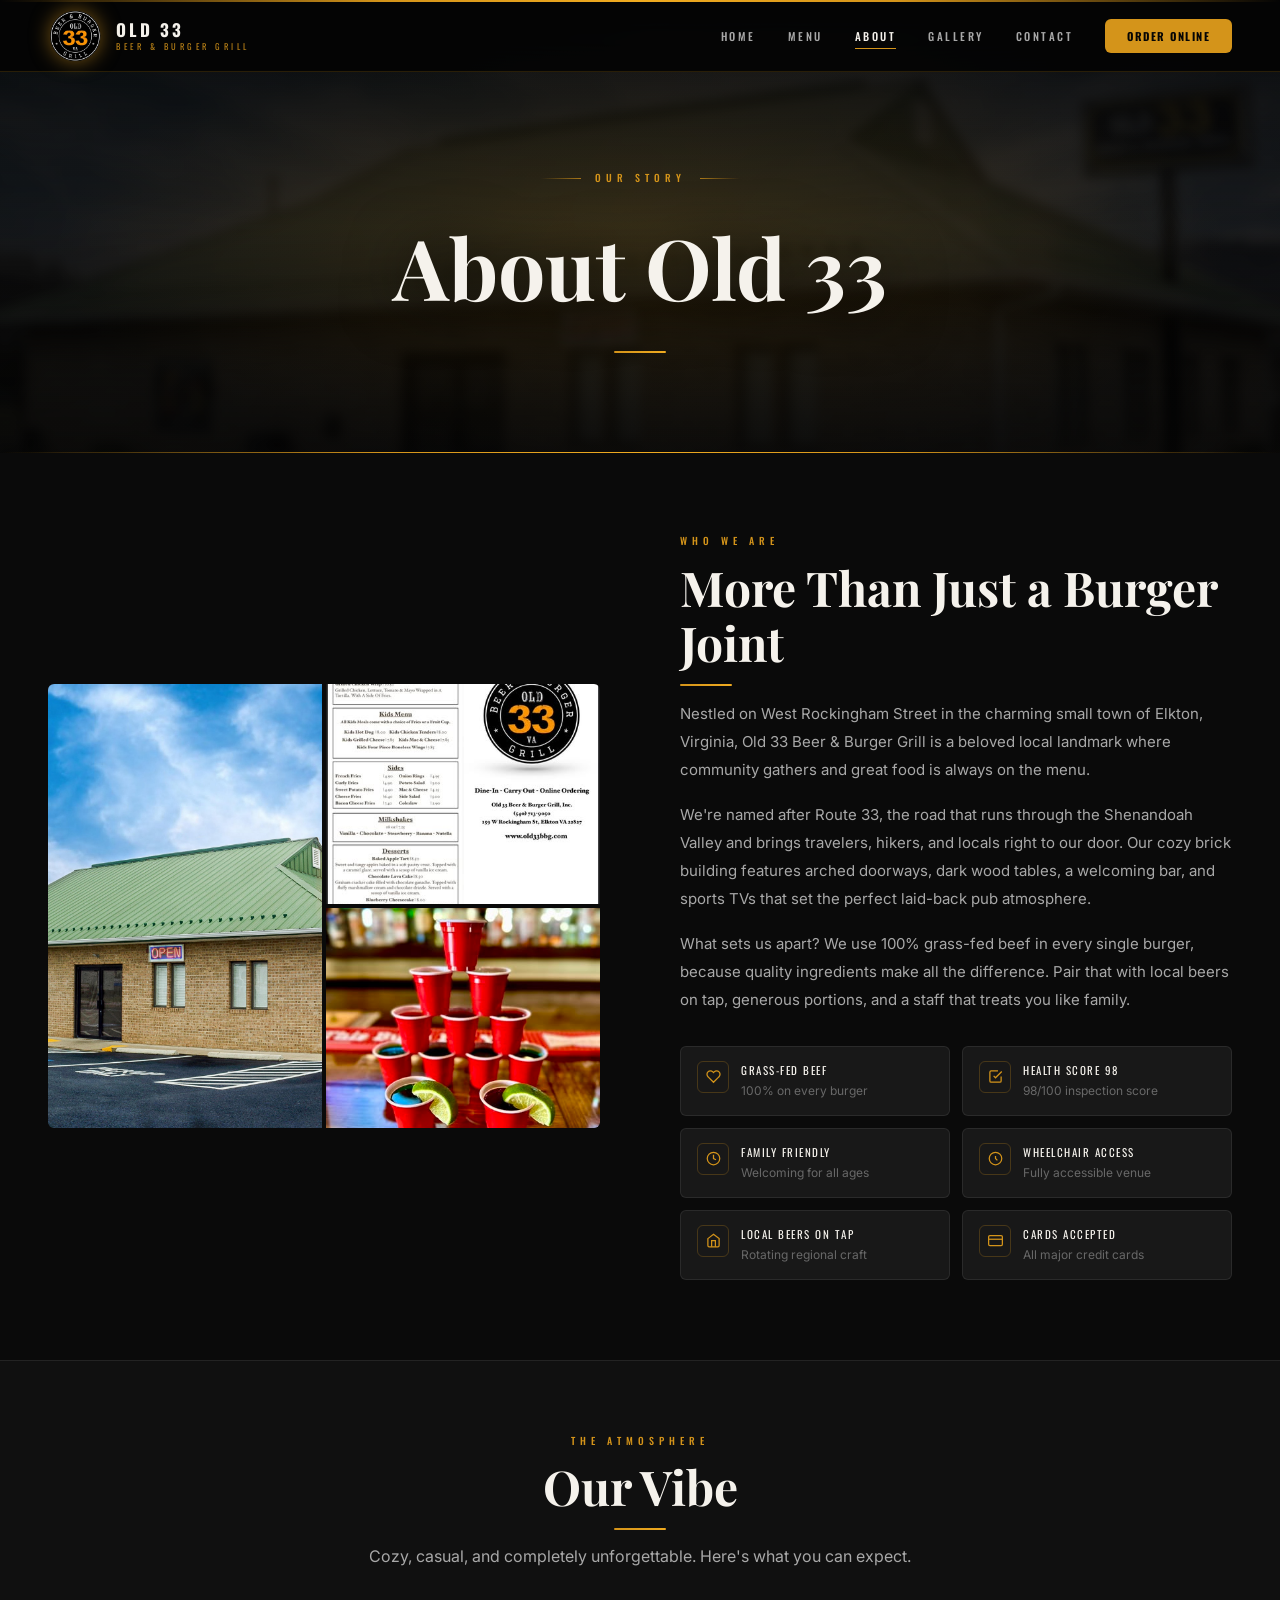
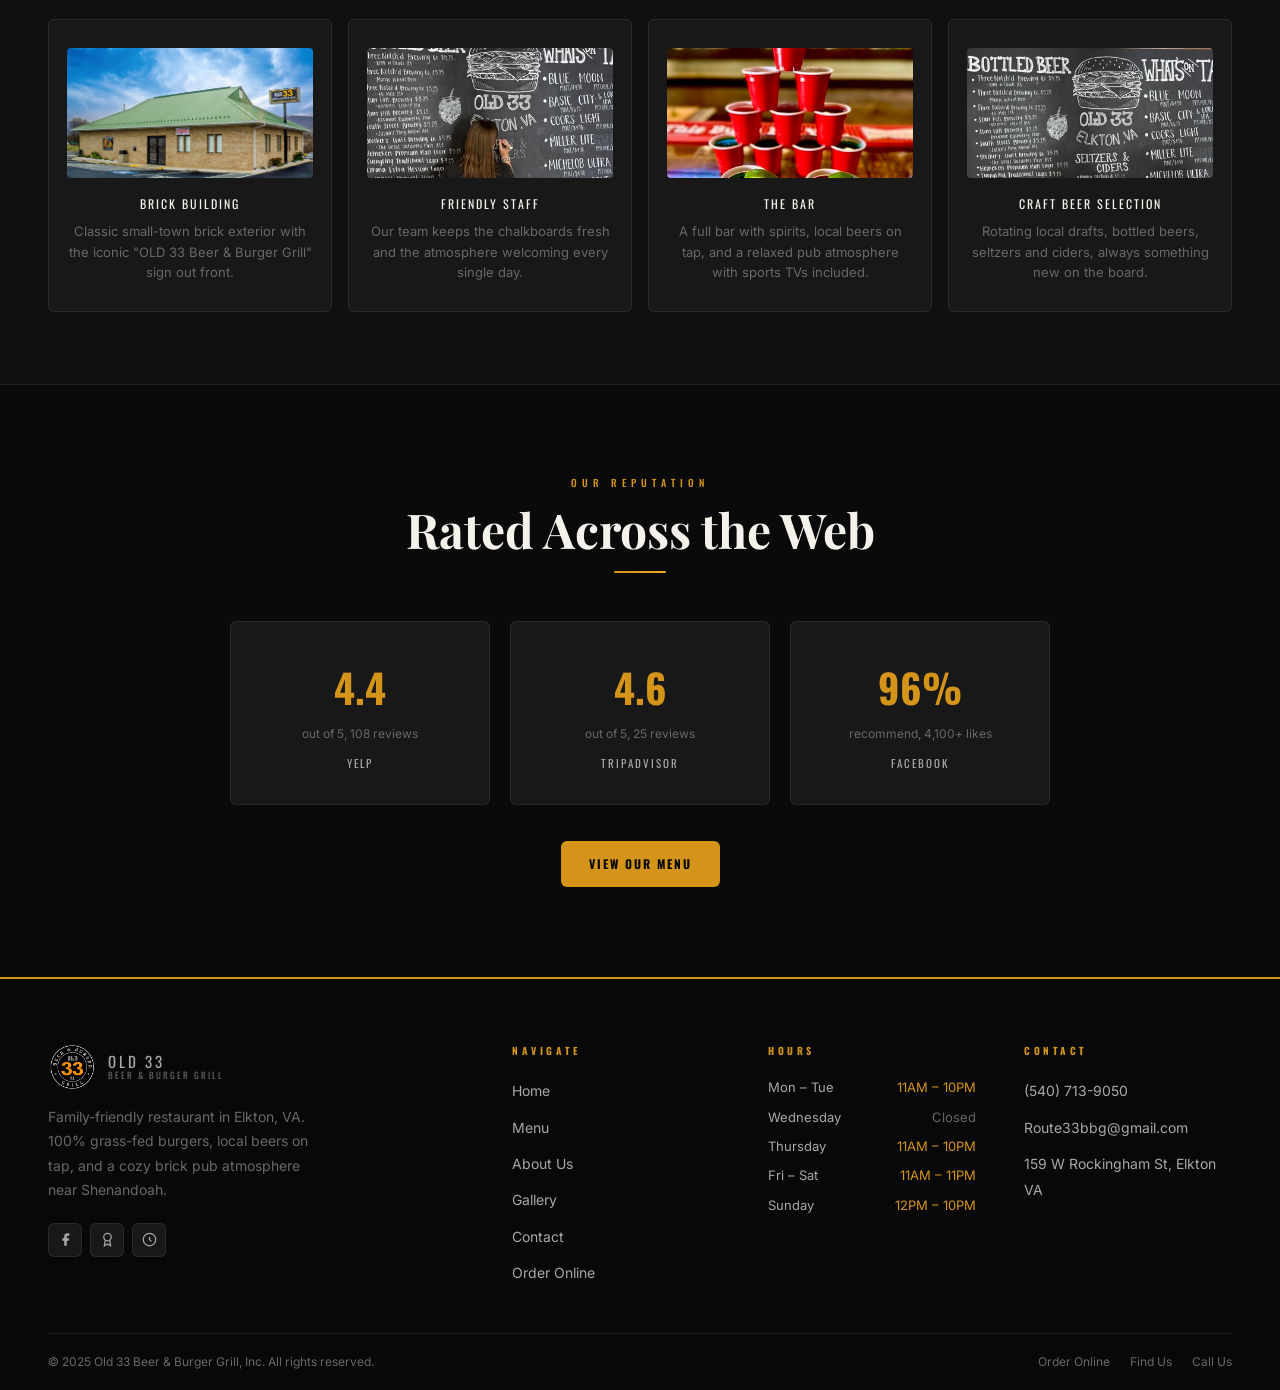
==== about.html @ bb4aa5e0 "Initial commit: Old 33 Beer & Burger Grill website" ====
<!DOCTYPE html>
<html lang="en">
<head>
  <meta charset="UTF-8" />
  <meta name="viewport" content="width=device-width, initial-scale=1.0" />
  <title>About | Old 33 Beer &amp; Burger Grill</title>
  <meta name="description" content="The story behind Old 33 Beer & Burger Grill in Elkton, VA. A cozy family-friendly pub serving grass-fed beef burgers and local beers." />
  <link rel="icon" type="image/png" href="images/logo-clean.png" />
  <link rel="stylesheet" href="css/styles.css" />
</head>
<body>

<!-- ========== NAVBAR ========== -->
<nav class="navbar">
  <div class="nav-inner">
    <a href="index.html?logo=1" class="nav-logo">
      <img src="images/logo-clean.png" alt="Old 33" class="nav-logo-img" />
      <div class="nav-logo-txt">
        <span class="nav-logo-old">Old 33</span>
        <span class="nav-logo-sub">Beer &amp; Burger Grill</span>
      </div>
    </a>
    <ul class="nav-links">
      <li><a href="index.html">Home</a></li>
      <li><a href="menu.html">Menu</a></li>
      <li><a href="about.html">About</a></li>
      <li><a href="gallery.html">Gallery</a></li>
      <li><a href="contact.html">Contact</a></li>
      <li><a href="https://order.toasttab.com/online/old-33-beer-and-burger" target="_blank" rel="noopener" class="nav-order">Order Online</a></li>
    </ul>
    <button class="nav-ham" id="navHam" aria-label="Open menu">
      <span></span><span></span><span></span>
    </button>
  </div>
</nav>
<div class="nav-mobile" id="navMobile">
  <a href="index.html">Home</a>
  <a href="menu.html">Menu</a>
  <a href="about.html">About</a>
  <a href="gallery.html">Gallery</a>
  <a href="contact.html">Contact</a>
  <a href="https://order.toasttab.com/online/old-33-beer-and-burger" target="_blank" rel="noopener" class="mob-order">Order Online</a>
</div>

<!-- ========== PAGE HERO ========== -->
<div class="page-hero">
  <div class="page-hero-bg" style="background-image:url('images/photo1.jpg');"></div>
  <div class="container">
    <span class="lbl">Our Story</span>
    <h1 class="page-hero-title">About Old 33</h1>
    <div class="divider center" style="margin-top:16px;"></div>
  </div>
</div>

<!-- ========== ABOUT MAIN ========== -->
<section class="about-sec">
  <div class="container">
    <div class="about-grid">
      <!-- Photo mosaic -->
      <div class="about-photos reveal">
        <div class="ap tall">
          <img src="images/photo1.jpg" alt="Old 33 exterior" loading="lazy" />
        </div>
        <div class="ap">
          <img src="images/photo3.jpg" alt="Old 33 branding" loading="lazy" />
        </div>
        <div class="ap">
          <img src="images/photo8.jpg" alt="The bar at Old 33" loading="lazy" />
        </div>
      </div>
      <!-- Text -->
      <div class="about-text reveal rd1">
        <span class="lbl">Who We Are</span>
        <h2 class="h2">More Than Just a Burger Joint</h2>
        <div class="divider"></div>
        <p>Nestled on West Rockingham Street in the charming small town of Elkton, Virginia, Old 33 Beer &amp; Burger Grill is a beloved local landmark where community gathers and great food is always on the menu.</p>
        <p>We're named after Route 33, the road that runs through the Shenandoah Valley and brings travelers, hikers, and locals right to our door. Our cozy brick building features arched doorways, dark wood tables, a welcoming bar, and sports TVs that set the perfect laid-back pub atmosphere.</p>
        <p>What sets us apart? We use 100% grass-fed beef in every single burger, because quality ingredients make all the difference. Pair that with local beers on tap, generous portions, and a staff that treats you like family.</p>
        <div class="about-feats">
          <div class="af">
            <div class="af-icon">
              <svg viewBox="0 0 24 24" fill="none" stroke="currentColor" stroke-width="2" style="color:var(--gold)"><path d="M20.84 4.61a5.5 5.5 0 0 0-7.78 0L12 5.67l-1.06-1.06a5.5 5.5 0 0 0-7.78 7.78l1.06 1.06L12 21.23l7.78-7.78 1.06-1.06a5.5 5.5 0 0 0 0-7.78z"/></svg>
            </div>
            <div><div class="af-ttl">Grass-Fed Beef</div><div class="af-txt">100% on every burger</div></div>
          </div>
          <div class="af">
            <div class="af-icon">
              <svg viewBox="0 0 24 24" fill="none" stroke="currentColor" stroke-width="2" style="color:var(--gold)"><path d="M9 11l3 3L22 4"/><path d="M21 12v7a2 2 0 0 1-2 2H5a2 2 0 0 1-2-2V5a2 2 0 0 1 2-2h11"/></svg>
            </div>
            <div><div class="af-ttl">Health Score 98</div><div class="af-txt">98/100 inspection score</div></div>
          </div>
          <div class="af">
            <div class="af-icon">
              <svg viewBox="0 0 24 24" fill="none" stroke="currentColor" stroke-width="2" style="color:var(--gold)"><circle cx="12" cy="12" r="10"/><path d="M12 6v6l4 2"/></svg>
            </div>
            <div><div class="af-ttl">Family Friendly</div><div class="af-txt">Welcoming for all ages</div></div>
          </div>
          <div class="af">
            <div class="af-icon">
              <svg viewBox="0 0 24 24" fill="none" stroke="currentColor" stroke-width="2" style="color:var(--gold)"><circle cx="12" cy="12" r="10"/><path d="M12 8v4l3 3"/></svg>
            </div>
            <div><div class="af-ttl">Wheelchair Access</div><div class="af-txt">Fully accessible venue</div></div>
          </div>
          <div class="af">
            <div class="af-icon">
              <svg viewBox="0 0 24 24" fill="none" stroke="currentColor" stroke-width="2" style="color:var(--gold)"><path d="M3 9l9-7 9 7v11a2 2 0 0 1-2 2H5a2 2 0 0 1-2-2z"/><polyline points="9 22 9 12 15 12 15 22"/></svg>
            </div>
            <div><div class="af-ttl">Local Beers on Tap</div><div class="af-txt">Rotating regional craft</div></div>
          </div>
          <div class="af">
            <div class="af-icon">
              <svg viewBox="0 0 24 24" fill="none" stroke="currentColor" stroke-width="2" style="color:var(--gold)"><rect x="1" y="4" width="22" height="16" rx="2" ry="2"/><line x1="1" y1="10" x2="23" y2="10"/></svg>
            </div>
            <div><div class="af-ttl">Cards Accepted</div><div class="af-txt">All major credit cards</div></div>
          </div>
        </div>
      </div>
    </div>
  </div>
</section>

<!-- ========== VIBE SECTION ========== -->
<section class="vibe-sec">
  <div class="container">
    <div class="sec-hdr center">
      <span class="lbl reveal">The Atmosphere</span>
      <h2 class="h2 reveal rd1">Our Vibe</h2>
      <div class="divider center reveal rd2"></div>
      <p class="lead reveal rd3">Cozy, casual, and completely unforgettable. Here's what you can expect.</p>
    </div>
    <div class="vibe-grid">
      <div class="vibe-card reveal rd1">
        <img src="images/photo1.jpg" alt="Old 33 brick exterior" class="vibe-img" loading="lazy" />
        <div class="vibe-ttl">Brick Building</div>
        <p class="vibe-dsc">Classic small-town brick exterior with the iconic "OLD 33 Beer &amp; Burger Grill" sign out front.</p>
      </div>
      <div class="vibe-card reveal rd2">
        <img src="images/photo5.jpg" alt="Staff at Old 33" class="vibe-img" loading="lazy" />
        <div class="vibe-ttl">Friendly Staff</div>
        <p class="vibe-dsc">Our team keeps the chalkboards fresh and the atmosphere welcoming every single day.</p>
      </div>
      <div class="vibe-card reveal rd3">
        <img src="images/photo8.jpg" alt="The bar at Old 33" class="vibe-img" loading="lazy" />
        <div class="vibe-ttl">The Bar</div>
        <p class="vibe-dsc">A full bar with spirits, local beers on tap, and a relaxed pub atmosphere with sports TVs included.</p>
      </div>
      <div class="vibe-card reveal rd4">
        <img src="images/photo4.jpg" alt="Beer menu at Old 33" class="vibe-img" loading="lazy" />
        <div class="vibe-ttl">Craft Beer Selection</div>
        <p class="vibe-dsc">Rotating local drafts, bottled beers, seltzers and ciders, always something new on the board.</p>
      </div>
    </div>
  </div>
</section>

<!-- ========== RATINGS ========== -->
<section class="section" style="background:var(--bg);">
  <div class="container">
    <div class="sec-hdr center">
      <span class="lbl reveal">Our Reputation</span>
      <h2 class="h2 reveal rd1">Rated Across the Web</h2>
      <div class="divider center reveal rd2"></div>
    </div>
    <div class="ratings-grid">
      <div class="rating-card reveal rd1">
        <div class="rating-num">4.4</div>
        <div class="rating-sub">out of 5, 108 reviews</div>
        <div class="rating-src">Yelp</div>
      </div>
      <div class="rating-card reveal rd2">
        <div class="rating-num">4.6</div>
        <div class="rating-sub">out of 5, 25 reviews</div>
        <div class="rating-src">TripAdvisor</div>
      </div>
      <div class="rating-card reveal rd3">
        <div class="rating-num">96%</div>
        <div class="rating-sub">recommend, 4,100+ likes</div>
        <div class="rating-src">Facebook</div>
      </div>
    </div>
    <div style="text-align:center;margin-top:36px;" class="reveal">
      <a href="menu.html" class="btn btn-red">View Our Menu</a>
    </div>
  </div>
</section>

<!-- ========== FOOTER ========== -->
<footer class="footer">
  <div class="container">
    <div class="footer-grid">
      <div class="footer-brand">
        <div class="ftr-logo"><img src="images/logo-clean.png" alt="Old 33 Logo" class="ftr-logo-img" /><div class="ftr-logo-txt"><span class="ftr-logo-old">Old 33</span><span class="ftr-logo-sub">Beer &amp; Burger Grill</span></div></div>
        <p class="ftr-desc">Family-friendly restaurant in Elkton, VA. 100% grass-fed burgers, local beers on tap, and a cozy brick pub atmosphere near Shenandoah.</p>
        <div class="ftr-social">
          <a href="https://www.facebook.com/old33bbg/" target="_blank" rel="noopener" title="Facebook"><svg viewBox="0 0 24 24" fill="currentColor" style="color:var(--gray)"><path d="M18 2h-3a5 5 0 0 0-5 5v3H7v4h3v8h4v-8h3l1-4h-4V7a1 1 0 0 1 1-1h3z"/></svg></a>
          <a href="https://www.yelp.com/biz/old-33-beer-and-burger-grill-elkton" target="_blank" rel="noopener" title="Yelp"><svg viewBox="0 0 24 24" fill="none" stroke="currentColor" stroke-width="2" style="color:var(--gray)"><circle cx="12" cy="8" r="6"/><path d="M15.477 12.89L17 22l-5-3-5 3 1.523-9.11"/></svg></a>
          <a href="https://www.tripadvisor.com/Restaurant_Review-g57704-d23575919-Reviews-Old_33_Beer_Burger_Grill-Elkton_Virginia.html" target="_blank" rel="noopener" title="TripAdvisor"><svg viewBox="0 0 24 24" fill="none" stroke="currentColor" stroke-width="2" style="color:var(--gray)"><circle cx="12" cy="12" r="10"/><path d="M12 8v4l3 3"/></svg></a>
        </div>
      </div>
      <div class="ftr-col"><h4>Navigate</h4><ul><li><a href="index.html">Home</a></li><li><a href="menu.html">Menu</a></li><li><a href="about.html">About Us</a></li><li><a href="gallery.html">Gallery</a></li><li><a href="contact.html">Contact</a></li><li><a href="https://order.toasttab.com/online/old-33-beer-and-burger" target="_blank" rel="noopener">Order Online</a></li></ul></div>
      <div class="ftr-col"><h4>Hours</h4><div class="ftr-hrs"><div class="fhr"><span class="fd-col">Mon – Tue</span><span class="ft">11AM – 10PM</span></div><div class="fhr"><span class="fd-col">Wednesday</span><span class="fc">Closed</span></div><div class="fhr"><span class="fd-col">Thursday</span><span class="ft">11AM – 10PM</span></div><div class="fhr"><span class="fd-col">Fri – Sat</span><span class="ft">11AM – 11PM</span></div><div class="fhr"><span class="fd-col">Sunday</span><span class="ft">12PM – 10PM</span></div></div></div>
      <div class="ftr-col"><h4>Contact</h4><ul><li><a href="tel:5407139050">(540) 713-9050</a></li><li><a href="mailto:Route33bbg@gmail.com">Route33bbg@gmail.com</a></li><li><a href="https://maps.google.com/?q=159+W+Rockingham+St,+Elkton,+VA+22827" target="_blank" rel="noopener">159 W Rockingham St, Elkton VA</a></li></ul></div>
    </div>
    <div class="footer-btm">
      <p class="footer-btm-l">© 2025 Old 33 Beer &amp; Burger Grill, Inc. All rights reserved.</p>
      <div class="footer-btm-r"><a href="https://order.toasttab.com/online/old-33-beer-and-burger" target="_blank" rel="noopener">Order Online</a><a href="contact.html">Find Us</a><a href="tel:5407139050">Call Us</a></div>
    </div>
  </div>
</footer>

<script src="js/main.js"></script>
</body>
</html>
---- css/styles.css ----
/* ============================================
   OLD 33 BEER & BURGER GRILL — STYLESHEET v2
   ============================================ */

@import url('https://fonts.googleapis.com/css2?family=Oswald:wght@300;400;500;600;700&family=Playfair+Display:ital,wght@0,400;0,600;0,700;1,400;1,600&family=Inter:wght@300;400;500;600&display=swap');

/* --- Variables --- */
:root {
  --black:   #050505;
  --bg:      #0a0a0a;
  --bg2:     #101010;
  --bg3:     #181818;
  --bg4:     #202020;
  --gold:    #d4941a;
  --gold2:   #f0ab20;
  --gold3:   #ffc740;
  --white:   #f5f2ec;
  --gray:    #a8a8a8;
  --dim:     #686868;
  --border:  rgba(255,255,255,.08);
  --border2: rgba(212,148,26,.25);
  --shadow:  rgba(0,0,0,.85);
  --nav-h:   72px;
  --fd:      'Oswald', sans-serif;
  --fh:      'Playfair Display', serif;
  --fb:      'Inter', sans-serif;
  --ease:    .3s ease;
  --r:       6px;
}

/* --- Reset --- */
*, *::before, *::after { box-sizing: border-box; margin: 0; padding: 0; }
html  { scroll-behavior: smooth; }
body  { background: var(--bg); color: var(--white); font-family: var(--fb); line-height: 1.65; overflow-x: hidden; }
img   { max-width: 100%; height: auto; display: block; }
a     { color: inherit; text-decoration: none; }
ul    { list-style: none; }

/* ============================================
   LOADER
   ============================================ */
.loader {
  position: fixed; inset: 0; background: var(--black);
  z-index: 9999; display: flex; align-items: center; justify-content: center;
  transition: opacity .8s ease, visibility .8s ease;
}
.loader.gone { opacity: 0; visibility: hidden; pointer-events: none; }

.loader-inner {
  display: flex; flex-direction: column; align-items: center;
  text-align: center;
  animation: lIn .6s ease both;
}
@keyframes lIn { from { opacity:0; transform:scale(.88) translateY(16px); } to { opacity:1; transform:none; } }

.loader-badge {
  width: 160px; height: 160px; margin: 0 auto 24px;
  object-fit: contain;
  animation: badgePulse 2.4s ease-in-out infinite;
}
@keyframes badgePulse {
  0%,100% { filter: drop-shadow(0 0 10px rgba(200,152,14,.25)) brightness(1); }
  50%      { filter: drop-shadow(0 0 28px rgba(200,152,14,.65)) brightness(1.08); }
}

.loader-city {
  font-family: var(--fd); font-size: 11px; letter-spacing: 7px;
  text-transform: uppercase; color: var(--dim); margin-bottom: 28px;
}

/* Clean pulsing dots — no ugly bar */
.loader-dots {
  display: flex; gap: 10px; justify-content: center;
}
.loader-dot {
  width: 7px; height: 7px; border-radius: 50%;
  background: var(--gold);
  animation: dotPulse 1.5s ease-in-out infinite;
}
.loader-dot:nth-child(1) { animation-delay: 0s; }
.loader-dot:nth-child(2) { animation-delay: 0.25s; }
.loader-dot:nth-child(3) { animation-delay: 0.5s; }
@keyframes dotPulse {
  0%,100% { opacity: .2; transform: scale(.75); }
  50%     { opacity: 1;  transform: scale(1.2); background: var(--gold2); }
}

/* ============================================
   NAVBAR
   ============================================ */
.navbar {
  position: fixed; top: 0; left: 0; right: 0; height: var(--nav-h);
  background: rgba(5,5,5,.95); backdrop-filter: blur(20px);
  border-bottom: 1px solid rgba(212,148,26,.18); z-index: 1000;
  transition: background var(--ease), box-shadow var(--ease);
}
.navbar::before {
  content: ''; position: absolute; top: 0; left: 0; right: 0; height: 2px;
  background: linear-gradient(90deg, transparent 0%, var(--gold) 30%, var(--gold2) 50%, var(--gold) 70%, transparent 100%);
}
.navbar.scrolled { background: rgba(5,5,5,.99); box-shadow: 0 4px 48px rgba(0,0,0,.7); }

.nav-inner {
  max-width: 1240px; margin: 0 auto; padding: 0 28px;
  height: 100%; display: flex; align-items: center; justify-content: space-between;
}

/* Logo */
.nav-logo { display: flex; align-items: center; gap: 14px; }
.nav-logo-img { width: 54px; height: 54px; flex-shrink: 0; filter: drop-shadow(0 0 10px rgba(212,148,26,.55)); transition: filter var(--ease); }
.nav-logo:hover .nav-logo-img { filter: drop-shadow(0 0 16px rgba(240,171,32,.75)); }
.nav-logo-txt { display: flex; flex-direction: column; line-height: 1.2; }
.nav-logo-old { font-family: var(--fd); font-size: 17px; font-weight: 700; letter-spacing: 3px; text-transform: uppercase; color: var(--white); }
.nav-logo-sub { font-family: var(--fd); font-size: 8.5px; letter-spacing: 3.5px; text-transform: uppercase; color: var(--gold); opacity: .85; }

/* Links */
.nav-links { display: flex; align-items: center; gap: 32px; }
.nav-links a {
  font-family: var(--fd); font-size: 11px; font-weight: 500;
  letter-spacing: 2.5px; text-transform: uppercase; color: var(--gray);
  transition: color var(--ease); position: relative; padding-bottom: 3px;
}
.nav-links a::after {
  content: ''; position: absolute; bottom: -2px; left: 0;
  width: 0; height: 1px; background: var(--gold); transition: width var(--ease);
}
.nav-links a:hover, .nav-links a.active { color: var(--white); }
.nav-links a:hover::after, .nav-links a.active::after { width: 100%; }

.nav-order {
  background: var(--gold) !important; color: var(--black) !important;
  padding: 9px 22px !important; border-radius: var(--r);
  font-weight: 700 !important; letter-spacing: 1.5px !important;
  transition: background var(--ease), transform var(--ease), box-shadow var(--ease) !important;
}
.nav-order:hover { background: var(--gold2) !important; transform: translateY(-1px); box-shadow: 0 6px 24px rgba(212,148,26,.4) !important; }
.nav-order::after { display: none !important; }

/* Hamburger */
.nav-ham { display: none; flex-direction: column; gap: 5px; background: none; border: none; cursor: pointer; padding: 4px; }
.nav-ham span { display: block; width: 22px; height: 2px; background: var(--gray); border-radius: 2px; transition: all .3s; }
.nav-ham.open span:nth-child(1) { transform: translateY(7px) rotate(45deg); }
.nav-ham.open span:nth-child(2) { opacity: 0; }
.nav-ham.open span:nth-child(3) { transform: translateY(-7px) rotate(-45deg); }

/* Mobile menu */
.nav-mobile {
  display: none; flex-direction: column;
  position: fixed; top: var(--nav-h); left: 0; right: 0;
  background: rgba(8,8,8,.98); backdrop-filter: blur(16px);
  border-bottom: 1px solid var(--border); z-index: 999;
  opacity: 0; transform: translateY(-8px); transition: all .3s; pointer-events: none;
}
.nav-mobile.open { display: flex; opacity: 1; transform: none; pointer-events: all; }
.nav-mobile a {
  font-family: var(--fd); font-size: 14px; letter-spacing: 2px; text-transform: uppercase;
  color: var(--gray); padding: 15px 28px; border-bottom: 1px solid var(--border);
  transition: color var(--ease), background var(--ease);
}
.nav-mobile a:hover, .nav-mobile a.active { color: var(--white); background: rgba(255,255,255,.03); }
.nav-mobile a.mob-order { color: var(--gold); border-bottom: none; font-weight: 600; }

/* ============================================
   UTILITIES
   ============================================ */
.container { max-width: 1240px; margin: 0 auto; padding: 0 28px; }
.section    { padding: 90px 0; }
.section-sm { padding: 56px 0; }

.lbl {
  font-family: var(--fd); font-size: 10px; font-weight: 500;
  letter-spacing: 5px; text-transform: uppercase; color: var(--gold);
  display: block; margin-bottom: 10px;
}
.h2 {
  font-family: var(--fh); font-size: clamp(28px,4vw,48px);
  font-weight: 700; color: var(--white); line-height: 1.15; margin-bottom: 14px;
}
.hours-strip h3 {
  font-family: var(--fh); font-size: clamp(22px,3vw,34px);
  font-weight: 700; color: var(--white); margin-bottom: 12px; line-height: 1.2;
}
.hours-strip p {
  font-size: 15px; color: var(--dim); line-height: 1.85; margin-bottom: 28px;
}
.lead { font-size: 16px; color: var(--gray); line-height: 1.8; max-width: 580px; }

.divider { width: 52px; height: 2px; border-radius: 2px; background: linear-gradient(90deg, var(--gold), var(--gold2)); margin: 14px 0; }
.divider.center { margin: 12px auto; }

.sec-hdr        { margin-bottom: 48px; }
.sec-hdr.center { text-align: center; }
.sec-hdr.center .lead { margin: 0 auto; }

/* Buttons */
.btn {
  display: inline-flex; align-items: center; gap: 8px;
  padding: 13px 28px; border-radius: var(--r); border: none; cursor: pointer;
  font-family: var(--fd); font-size: 12px; font-weight: 600;
  letter-spacing: 2px; text-transform: uppercase; transition: all var(--ease);
}
.btn-red     { background: var(--gold); color: var(--black); font-weight: 700; letter-spacing: 2px; }
.btn-red:hover    { background: var(--gold2); transform: translateY(-2px); box-shadow: 0 8px 32px rgba(212,148,26,.45); }
.btn-gold    { background: var(--gold); color: var(--black); font-weight: 700; }
.btn-gold:hover   { background: var(--gold2); transform: translateY(-2px); box-shadow: 0 8px 32px rgba(212,148,26,.45); }
.btn-outline { background: transparent; color: var(--white); border: 1px solid rgba(255,255,255,.22); }
.btn-outline:hover { border-color: var(--gold); color: var(--gold); background: rgba(212,148,26,.06); transform: translateY(-2px); }
.btn-outline-gold { background: transparent; color: var(--gold); border: 1px solid var(--border2); }
.btn-outline-gold:hover { background: rgba(212,148,26,.1); border-color: var(--gold2); transform: translateY(-2px); }

/* ============================================
   PAGE HERO (inner pages)
   ============================================ */
.page-hero {
  padding: calc(var(--nav-h) + 88px) 0 88px;
  background: var(--bg2);
  text-align: center; position: relative; overflow: hidden;
  min-height: 380px; display: flex; align-items: center;
}

/* Blurred photo background — set bg-image per page via .page-hero-bg div */
.page-hero-bg {
  position: absolute; inset: 0;
  background-size: cover; background-position: center; background-repeat: no-repeat;
  filter: blur(5px) brightness(0.16) saturate(0.5);
  transform: scale(1.07);
}

/* Gradient overlays */
.page-hero::before {
  content: ''; position: absolute; inset: 0; z-index: 1;
  background:
    linear-gradient(to bottom, rgba(5,5,5,.65) 0%, rgba(5,5,5,.1) 50%, rgba(5,5,5,.7) 100%),
    radial-gradient(ellipse at 50% 55%, rgba(212,148,26,.2) 0%, transparent 65%);
}

/* Gold bottom line */
.page-hero::after {
  content: ''; position: absolute; bottom: 0; left: 0; right: 0; height: 1px; z-index: 3;
  background: linear-gradient(90deg, transparent 0%, var(--gold) 30%, var(--gold2) 50%, var(--gold) 70%, transparent 100%);
}

.page-hero .container { position: relative; z-index: 2; }

/* Label with decorative flanking lines */
.page-hero .lbl {
  display: inline-flex; align-items: center; gap: 14px;
  animation: phFadeUp 0.5s cubic-bezier(.16,1,.3,1) both;
}
.page-hero .lbl::before,
.page-hero .lbl::after {
  content: ''; display: block; width: 40px; height: 1px; opacity: 0.75;
}
.page-hero .lbl::before { background: linear-gradient(90deg, transparent, var(--gold)); }
.page-hero .lbl::after  { background: linear-gradient(90deg, var(--gold), transparent); }

.page-hero-title {
  font-family: var(--fh);
  font-size: clamp(44px, 7vw, 84px);
  font-weight: 700; color: var(--white); position: relative;
  text-shadow: 0 4px 60px rgba(0,0,0,.95), 0 0 100px rgba(212,148,26,.1);
  animation: phSlideUp 0.65s cubic-bezier(.16,1,.3,1) both;
  animation-delay: 0.07s;
}

.page-hero .divider.center {
  animation: phFadeUp 0.6s ease both; animation-delay: 0.17s;
}

@keyframes phFadeUp {
  from { opacity: 0; transform: translateY(10px); }
  to   { opacity: 1; transform: translateY(0); }
}
@keyframes phSlideUp {
  from { opacity: 0; transform: translateY(22px) scale(.975); }
  to   { opacity: 1; transform: translateY(0) scale(1); }
}

/* ============================================
   HOME — HERO (full photo bg)
   ============================================ */
.hero {
  position: relative; min-height: 100vh;
  display: flex; align-items: center;
  padding-top: var(--nav-h); overflow: hidden;
}
.hero-photo {
  position: absolute; inset: 0; z-index: 0;
  background: url('../images/photo1.jpg') center/cover no-repeat;
}
.hero-photo::after {
  content: ''; position: absolute; inset: 0;
  background:
    linear-gradient(105deg, rgba(5,5,5,.97) 0%, rgba(5,5,5,.82) 50%, rgba(5,5,5,.40) 100%),
    linear-gradient(to top, rgba(5,5,5,.60) 0%, transparent 35%);
}

.hero-content {
  position: relative; z-index: 1;
  width: 100%; max-width: 1240px; margin: 0 auto; padding: 80px 28px;
}

.hero-pill {
  display: inline-flex; align-items: center; gap: 8px;
  background: rgba(212,148,26,.15); border: 1px solid rgba(212,148,26,.4);
  border-radius: 40px; padding: 5px 16px;
  font-family: var(--fd); font-size: 10px; letter-spacing: 3px;
  text-transform: uppercase; color: var(--gold2); margin-bottom: 22px;
}
.hero-pill-dot { width: 5px; height: 5px; border-radius: 50%; background: var(--gold2); animation: blink 2s infinite; }
@keyframes blink { 0%,100%{opacity:1;} 50%{opacity:.25;} }

.hero-title {
  font-family: var(--fd); font-weight: 700;
  text-transform: uppercase; color: var(--white);
  margin-bottom: 18px; line-height: 1;
}
.hero-t1 {
  display: block;
  font-size: clamp(72px,9.5vw,128px);
  letter-spacing: -2px; line-height: 1;
}
.hero-t1 em { font-style: normal; color: var(--gold2); }
.hero-t2 {
  display: block;
  font-size: clamp(14px,1.8vw,22px);
  letter-spacing: 7px; font-weight: 400;
  color: var(--gray); margin-top: 6px;
}

.hero-tag {
  font-family: var(--fh); font-size: clamp(15px,1.8vw,20px);
  color: var(--gray); font-style: italic; margin-bottom: 16px;
  opacity: .85;
}
.hero-desc { font-size: 15px; color: var(--dim); line-height: 1.9; margin-bottom: 36px; max-width: 500px; }

.hero-btns { display: flex; gap: 12px; flex-wrap: wrap; }

.hero-stats {
  display: flex; gap: 32px; margin-top: 44px;
  padding-top: 32px; border-top: 1px solid var(--border);
}
.hstat-val { font-family: var(--fd); font-size: 24px; font-weight: 700; color: var(--gold); }
.hstat-lbl { font-size: 11px; letter-spacing: 1.5px; text-transform: uppercase; color: var(--dim); margin-top: 1px; }


/* ============================================
   STATS BAR
   ============================================ */
.stats-bar {
  background: var(--bg2); border-top: 1px solid var(--border); border-bottom: 1px solid var(--border);
  padding: 24px 0;
}
.stats-inner {
  max-width: 1240px; margin: 0 auto; padding: 0 28px;
  display: flex; justify-content: center; gap: 60px; flex-wrap: wrap;
}
.stat-item { display: flex; align-items: center; gap: 14px; }
.stat-line { width: 1px; height: 36px; background: var(--border); }
.stat-val  { font-family: var(--fd); font-size: 22px; font-weight: 700; color: var(--gold); line-height: 1; }
.stat-lbl  { font-size: 11px; color: var(--dim); letter-spacing: 1px; margin-top: 3px; }

/* ============================================
   FEATURED SECTION
   ============================================ */
.feat-grid {
  display: grid; grid-template-columns: repeat(3,1fr); gap: 2px;
}
.feat-card {
  position: relative; overflow: hidden; cursor: pointer;
  height: 360px;
}
.feat-card img {
  width: 100%; height: 100%; object-fit: cover;
  transition: transform .6s ease;
}
.feat-card:hover img { transform: scale(1.06); }
.feat-card-overlay {
  position: absolute; inset: 0;
  background: linear-gradient(to top, rgba(0,0,0,.88) 0%, rgba(0,0,0,.2) 60%, transparent 100%);
  transition: background var(--ease);
}
.feat-card:hover .feat-card-overlay { background: linear-gradient(to top, rgba(0,0,0,.92) 0%, rgba(0,0,0,.4) 70%, rgba(0,0,0,.1) 100%); }
.feat-card-body {
  position: absolute; bottom: 0; left: 0; right: 0; padding: 24px;
  transform: translateY(8px); transition: transform var(--ease);
}
.feat-card:hover .feat-card-body { transform: none; }
.feat-cat   { font-family: var(--fd); font-size: 10px; letter-spacing: 3px; text-transform: uppercase; color: var(--gold); margin-bottom: 5px; }
.feat-name  { font-family: var(--fh); font-size: 22px; font-weight: 700; color: var(--white); margin-bottom: 6px; }
.feat-desc  { font-size: 13px; color: rgba(255,255,255,.65); line-height: 1.5; margin-bottom: 12px; max-height: 0; overflow: hidden; transition: max-height .4s ease; }
.feat-card:hover .feat-desc { max-height: 80px; }
.feat-price { font-family: var(--fd); font-size: 20px; font-weight: 700; color: var(--gold); }

/* Wide feature card */
.feat-card.wide { grid-column: span 2; }

/* ============================================
   HOURS STRIP
   ============================================ */
.hours-strip {
  background: var(--bg2); border-top: 1px solid var(--border); border-bottom: 1px solid var(--border);
  padding: 72px 0;
}
.hours-grid { display: grid; grid-template-columns: 1fr 1.4fr 1fr; gap: 64px; align-items: center; }

.hours-info h3 { font-family: var(--fh); font-size: 28px; font-weight: 700; color: var(--white); margin-bottom: 12px; }
.hours-info p  { font-size: 14px; color: var(--dim); line-height: 1.8; margin-bottom: 22px; }

.hours-tbl-wrap { border: 1px solid var(--border); border-radius: var(--r); overflow: hidden; }
.hours-tbl { width: 100%; border-collapse: collapse; }
.hours-tbl tr { border-bottom: 1px solid var(--border); }
.hours-tbl tr:last-child { border-bottom: none; }
.hours-tbl tr.today-row { background: rgba(200,152,14,.07); }
.hours-tbl tr.today-row .d { color: var(--gold2); }
.hours-tbl td { padding: 12px 20px; }
.hours-tbl .d { font-family: var(--fd); font-size: 11px; letter-spacing: 1.5px; text-transform: uppercase; color: var(--gray); }
.hours-tbl .t { text-align: right; font-size: 13px; font-weight: 500; color: var(--white); }
.hours-tbl .cl { color: var(--dim); }

.hours-contact h4 { font-family: var(--fd); font-size: 10px; letter-spacing: 4px; text-transform: uppercase; color: var(--dim); margin-bottom: 20px; }
.ci { display: flex; align-items: flex-start; gap: 14px; margin-bottom: 18px; }
.ci-ico {
  width: 34px; height: 34px; flex-shrink: 0;
  border: 1px solid var(--border2); border-radius: var(--r);
  display: flex; align-items: center; justify-content: center;
}
.ci-ico svg { width: 16px; height: 16px; }
.ci-ttl { font-family: var(--fd); font-size: 9px; letter-spacing: 2px; text-transform: uppercase; color: var(--dim); margin-bottom: 2px; }
.ci-val  { font-size: 14px; color: var(--gray); }
.ci-val a { color: var(--gold); transition: color var(--ease); }
.ci-val a:hover { color: var(--gold2); }

/* ============================================
   REVIEWS
   ============================================ */
.rev-grid { display: grid; grid-template-columns: repeat(3,1fr); gap: 20px; }
.rev-card {
  background: var(--bg3); border: 1px solid var(--border);
  border-radius: var(--r); padding: 32px; transition: all var(--ease);
}
.rev-card:hover { border-color: rgba(212,148,26,.35); transform: translateY(-4px); box-shadow: 0 16px 48px rgba(0,0,0,.6); }
.rev-stars { display: flex; gap: 2px; margin-bottom: 14px; }
.rev-stars span { width: 14px; height: 14px; background: var(--gold); clip-path: polygon(50% 0%,61% 35%,98% 35%,68% 57%,79% 91%,50% 70%,21% 91%,32% 57%,2% 35%,39% 35%); }
.rev-text  { font-family: var(--fh); font-size: 15px; color: var(--gray); line-height: 1.7; font-style: italic; margin-bottom: 20px; }
.rev-foot  { display: flex; align-items: center; justify-content: space-between; }
.rev-name  { font-family: var(--fd); font-size: 12px; letter-spacing: 1px; color: var(--white); }
.rev-src   { font-size: 11px; color: var(--dim); border: 1px solid var(--border); padding: 3px 10px; border-radius: 20px; }

/* ============================================
   CTA BAND
   ============================================ */
.cta-band {
  position: relative; padding: 96px 0; overflow: hidden;
  background: var(--black); border-top: 1px solid rgba(212,148,26,.2); border-bottom: 1px solid rgba(212,148,26,.2);
}
.cta-band::before {
  content: ''; position: absolute; inset: 0;
  background: radial-gradient(ellipse at 50% 50%, rgba(212,148,26,.14) 0%, transparent 60%);
}
.cta-band .container { position: relative; text-align: center; }

/* ============================================
   MENU PAGE
   ============================================ */
.menu-sec { padding: 64px 0 100px; }

.menu-topbar {
  background: var(--bg3); border: 1px solid var(--border);
  border-radius: var(--r); padding: 22px 28px;
  display: flex; align-items: center; justify-content: space-between;
  margin-bottom: 56px; flex-wrap: wrap; gap: 14px;
}
.menu-topbar h3 { font-family: var(--fh); font-size: 19px; color: var(--white); margin-bottom: 3px; }
.menu-topbar p  { font-size: 13px; color: var(--dim); }

.menu-cat { margin-bottom: 60px; }
.menu-cat-hdr { display: flex; align-items: center; gap: 16px; margin-bottom: 22px; padding-bottom: 14px; border-bottom: 1px solid var(--border); }
.menu-cat-title { font-family: var(--fh); font-size: 26px; font-weight: 700; color: var(--white); }
.menu-cat-note  { font-size: 13px; color: var(--dim); font-style: italic; margin-top: 2px; }

.menu-note {
  background: rgba(200,152,14,.05); border-left: 2px solid var(--gold);
  padding: 12px 16px; margin-bottom: 18px; font-size: 14px; color: var(--gray); border-radius: 0 var(--r) var(--r) 0;
}

.menu-grid { display: grid; grid-template-columns: repeat(2,1fr); gap: 12px; }
.menu-item {
  background: var(--bg3); border: 1px solid var(--border);
  border-radius: var(--r); padding: 16px 20px;
  display: flex; align-items: flex-start; justify-content: space-between; gap: 14px;
  transition: all var(--ease);
}
.menu-item:hover { border-color: rgba(200,152,14,.3); background: var(--bg4); }
.mi-name  { font-family: var(--fd); font-size: 15px; font-weight: 600; color: var(--white); margin-bottom: 3px; letter-spacing: .3px; }
.mi-desc  { font-size: 12px; color: var(--dim); line-height: 1.5; }
.mi-tags  { display: flex; gap: 5px; margin-top: 6px; flex-wrap: wrap; }
.badge    { font-size: 10px; letter-spacing: 1px; padding: 2px 8px; border-radius: 12px; text-transform: uppercase; }
.b-pop    { background: rgba(200,152,14,.12); color: var(--gold2); border: 1px solid rgba(200,152,14,.3); }
.b-gf     { background: rgba(60,170,90,.12);  color: #78dA90; border: 1px solid rgba(60,170,90,.3); }
.b-spicy  { background: rgba(220,60,30,.12);  color: #e08878; border: 1px solid rgba(220,60,30,.3); }
.b-new    { background: rgba(80,140,220,.12); color: #90b8e8; border: 1px solid rgba(80,140,220,.3); }
.mi-price { font-family: var(--fd); font-size: 16px; font-weight: 700; color: var(--gold); flex-shrink: 0; padding-top: 2px; }

/* ============================================
   ABOUT PAGE
   ============================================ */
.about-sec { padding: 80px 0; }
.about-grid { display: grid; grid-template-columns: 1fr 1fr; gap: 80px; align-items: center; }

/* Photo mosaic left side */
.about-photos { display: grid; grid-template-columns: 1fr 1fr; grid-template-rows: 220px 220px; gap: 4px; border-radius: var(--r); overflow: hidden; }
.ap { overflow: hidden; }
.ap img { width: 100%; height: 100%; object-fit: cover; transition: transform .5s ease; }
.ap:hover img { transform: scale(1.05); }
.ap.tall { grid-row: span 2; }

.about-text p { font-size: 15px; color: var(--gray); line-height: 1.85; margin-bottom: 18px; }

.about-feats { display: grid; grid-template-columns: repeat(2,1fr); gap: 12px; margin-top: 32px; }
.af {
  background: var(--bg3); border: 1px solid var(--border); border-radius: var(--r);
  padding: 14px 16px; display: flex; align-items: flex-start; gap: 12px;
}
.af-icon { width: 32px; height: 32px; flex-shrink: 0; border: 1px solid var(--border2); border-radius: var(--r); display: flex; align-items: center; justify-content: center; }
.af-icon svg { width: 15px; height: 15px; }
.af-ttl { font-family: var(--fd); font-size: 11px; letter-spacing: 1.5px; text-transform: uppercase; color: var(--white); margin-bottom: 2px; }
.af-txt { font-size: 12px; color: var(--dim); }

/* Vibe section */
.vibe-sec { background: var(--bg2); border-top: 1px solid var(--border); border-bottom: 1px solid var(--border); padding: 72px 0; }
.vibe-grid { display: grid; grid-template-columns: repeat(4,1fr); gap: 16px; margin-top: 44px; }
.vibe-card {
  background: var(--bg3); border: 1px solid var(--border); border-radius: var(--r);
  padding: 28px 18px; text-align: center; transition: all var(--ease);
}
.vibe-card:hover { border-color: rgba(200,152,14,.35); transform: translateY(-3px); }
.vibe-img { width: 100%; height: 130px; object-fit: cover; border-radius: 4px; margin-bottom: 16px; }
.vibe-ttl { font-family: var(--fd); font-size: 12px; letter-spacing: 2px; text-transform: uppercase; color: var(--white); margin-bottom: 7px; }
.vibe-dsc { font-size: 13px; color: var(--dim); line-height: 1.6; }

/* Ratings grid */
.ratings-grid { display: grid; grid-template-columns: repeat(3,1fr); gap: 20px; max-width: 820px; margin: 0 auto; }
.rating-card {
  background: var(--bg3); border: 1px solid var(--border); border-radius: var(--r);
  padding: 32px 24px; text-align: center; transition: all var(--ease);
}
.rating-card:hover { border-color: rgba(200,152,14,.3); transform: translateY(-3px); }
.rating-num { font-family: var(--fd); font-size: 40px; font-weight: 700; color: var(--gold); }
.rating-sub { font-size: 12px; color: var(--dim); margin: 4px 0 10px; }
.rating-src { font-family: var(--fd); font-size: 11px; letter-spacing: 2px; text-transform: uppercase; color: var(--gray); }

/* ============================================
   CONTACT PAGE
   ============================================ */
.contact-sec { padding: 80px 0; }
.contact-top { display: grid; grid-template-columns: 1fr 1fr; gap: 32px; margin-bottom: 32px; }

.cinfo-card, .chours-card {
  background: var(--bg3); border: 1px solid var(--border); border-radius: var(--r);
}
.cinfo-card h3, .chours-card h3 {
  font-family: var(--fh); font-size: 20px; color: var(--white);
  padding: 24px 28px 18px; border-bottom: 1px solid var(--border);
}
.cinfo-card-body { padding: 24px 28px; }

.cdet { display: flex; align-items: flex-start; gap: 14px; margin-bottom: 20px; }
.cdet:last-child { margin-bottom: 0; }
.cdet-ico { width: 38px; height: 38px; flex-shrink: 0; background: rgba(200,152,14,.07); border: 1px solid var(--border2); border-radius: var(--r); display: flex; align-items: center; justify-content: center; }
.cdet-ico svg { width: 16px; height: 16px; }
.cdet-ttl { font-family: var(--fd); font-size: 10px; letter-spacing: 2px; text-transform: uppercase; color: var(--dim); margin-bottom: 3px; }
.cdet-val { font-size: 15px; color: var(--white); }
.cdet-val a { color: var(--white); transition: color var(--ease); }
.cdet-val a:hover { color: var(--gold); }

.chours-tbl { width: 100%; border-collapse: collapse; }
.chours-tbl tr { border-bottom: 1px solid var(--border); }
.chours-tbl tr:last-child { border-bottom: none; }
.chours-tbl tr.today-row { background: rgba(200,152,14,.06); }
.chours-tbl tr.today-row .cd { color: var(--gold2); }
.chours-tbl td { padding: 13px 28px; }
.chours-tbl .cd { font-family: var(--fd); font-size: 12px; letter-spacing: 1px; text-transform: uppercase; color: var(--gray); }
.chours-tbl .ct { text-align: right; font-size: 14px; font-weight: 500; color: var(--white); }
.chours-tbl .cc { color: var(--dim); }

.map-card { background: var(--bg3); border: 1px solid var(--border); border-radius: var(--r); overflow: hidden; margin-bottom: 32px; }
.map-card h3 { font-family: var(--fh); font-size: 20px; color: var(--white); padding: 22px 28px; border-bottom: 1px solid var(--border); }
.map-embed  { width: 100%; height: 380px; border: none; display: block; filter: grayscale(20%) contrast(1.05) invert(0); }

.svc-grid { display: grid; grid-template-columns: repeat(4,1fr); gap: 12px; margin-top: 40px; }
.svc-card {
  background: var(--bg3); border: 1px solid var(--border); border-radius: var(--r);
  padding: 24px 14px; text-align: center; transition: all var(--ease);
}
.svc-card:hover { border-color: rgba(200,152,14,.3); transform: translateY(-2px); }
.svc-card svg { width: 28px; height: 28px; margin: 0 auto 10px; color: var(--gold); }
.svc-name { font-family: var(--fd); font-size: 11px; letter-spacing: 1.5px; text-transform: uppercase; color: var(--gray); }

/* ============================================
   GALLERY PAGE
   ============================================ */
.gallery-sec { padding: 64px 0 100px; }
.gallery-intro { text-align: center; margin-bottom: 48px; }
.gallery-intro p { font-size: 15px; color: var(--dim); max-width: 560px; margin: 0 auto 22px; line-height: 1.8; }

.social-btns { display: flex; justify-content: center; gap: 12px; flex-wrap: wrap; }
.social-btn {
  display: inline-flex; align-items: center; gap: 8px;
  background: var(--bg3); border: 1px solid var(--border); border-radius: var(--r);
  padding: 10px 18px; font-family: var(--fd); font-size: 11px;
  letter-spacing: 1.5px; text-transform: uppercase; color: var(--gray);
  transition: all var(--ease);
}
.social-btn:hover { border-color: rgba(200,152,14,.4); color: var(--gold); transform: translateY(-2px); }
.social-btn svg { width: 16px; height: 16px; }

.gal-section { margin-bottom: 56px; }
.gal-section-hdr { display: flex; align-items: center; gap: 16px; margin-bottom: 20px; }
.gal-section-title { font-family: var(--fh); font-size: 22px; color: var(--white); }
.gal-section-line  { flex: 1; height: 1px; background: var(--border); }

.gal-grid { display: grid; gap: 4px; }
.gal-grid.cols3 { grid-template-columns: repeat(3,1fr); }
.gal-grid.cols4 { grid-template-columns: repeat(4,1fr); }

.gal-card {
  position: relative; overflow: hidden; cursor: pointer;
  background: var(--bg3);
}
.gal-card img {
  width: 100%; height: 100%; object-fit: cover; display: block;
  transition: transform .5s ease;
}
.gal-card:hover img { transform: scale(1.07); }
.gal-card.sq { aspect-ratio: 1; }
.gal-card.wide { aspect-ratio: 16/9; }
.gal-card.tall { aspect-ratio: 3/4; }
.gal-card.rect { aspect-ratio: 4/3; }

.gal-overlay {
  position: absolute; inset: 0;
  background: rgba(0,0,0,0);
  display: flex; align-items: flex-end; padding: 14px;
  transition: background var(--ease);
}
.gal-card:hover .gal-overlay { background: rgba(0,0,0,.45); }
.gal-lbl {
  font-family: var(--fd); font-size: 10px; letter-spacing: 2px;
  text-transform: uppercase; color: var(--white);
  opacity: 0; transition: opacity var(--ease);
}
.gal-card:hover .gal-lbl { opacity: 1; }

/* No photo placeholder */
.gal-placeholder {
  width: 100%; height: 100%; min-height: 200px;
  background: var(--bg4); display: flex; align-items: center; justify-content: center;
  font-family: var(--fd); font-size: 10px; letter-spacing: 2px; color: var(--dim);
  text-transform: uppercase;
}

/* ============================================
   FOOTER
   ============================================ */
.footer { background: #080808; border-top: 2px solid var(--gold); padding: 64px 0 0; }
.footer-grid { display: grid; grid-template-columns: 2fr 1fr 1fr 1fr; gap: 48px; margin-bottom: 48px; }

.ftr-logo { display: flex; align-items: center; gap: 12px; margin-bottom: 14px; }
.ftr-logo-img { width: 48px; height: 48px; }
.ftr-logo-txt { display: flex; flex-direction: column; line-height: 1.2; }
.ftr-logo-old { font-family: var(--fd); font-size: 15px; letter-spacing: 3px; text-transform: uppercase; color: var(--gray); }
.ftr-logo-sub { font-family: var(--fd); font-size: 9px; letter-spacing: 2px; text-transform: uppercase; color: var(--dim); }

.ftr-desc { font-size: 14px; color: var(--dim); line-height: 1.75; margin-bottom: 20px; max-width: 280px; }
.ftr-social { display: flex; gap: 8px; }
.ftr-social a {
  width: 34px; height: 34px; background: var(--bg3); border: 1px solid var(--border);
  border-radius: var(--r); display: flex; align-items: center; justify-content: center;
  transition: all var(--ease);
}
.ftr-social a:hover { border-color: rgba(200,152,14,.4); background: rgba(200,152,14,.08); }
.ftr-social a svg { width: 15px; height: 15px; }

.ftr-col h4 { font-family: var(--fd); font-size: 10px; letter-spacing: 3.5px; text-transform: uppercase; color: var(--gold); margin-bottom: 18px; }
.ftr-col ul { display: flex; flex-direction: column; gap: 10px; }
.ftr-col ul li a { font-size: 14px; color: var(--gray); transition: color var(--ease); }
.ftr-col ul li a:hover { color: var(--white); }

.ftr-hrs { display: flex; flex-direction: column; gap: 8px; }
.fhr { display: flex; justify-content: space-between; font-size: 13px; }
.fhr .fd-col { color: var(--gray); }
.fhr .ft { color: var(--gold); }
.fhr .fc { color: var(--dim); }

.footer-btm {
  border-top: 1px solid var(--border); padding: 18px 0;
  display: flex; align-items: center; justify-content: space-between; flex-wrap: wrap; gap: 10px;
}
.footer-btm-l { font-size: 12px; color: var(--dim); }
.footer-btm-r { display: flex; gap: 20px; }
.footer-btm-r a { font-size: 12px; color: var(--dim); transition: color var(--ease); }
.footer-btm-r a:hover { color: var(--white); }

/* ============================================
   SCROLL REVEAL
   ============================================ */
.reveal { opacity: 0; transform: translateY(24px); transition: opacity .65s ease, transform .65s ease; }
.reveal.visible { opacity: 1; transform: none; }
.rd1 { transition-delay: .1s; } .rd2 { transition-delay: .2s; }
.rd3 { transition-delay: .3s; } .rd4 { transition-delay: .4s; }

/* ============================================
   RESPONSIVE
   ============================================ */
@media (max-width: 1100px) {
  .hero-content    { grid-template-columns: 1fr; }
  .hero-badge-wrap { display: none; }
  .hero-desc       { max-width: 100%; }
  .hero-stats      { flex-wrap: wrap; gap: 20px; }
  .feat-grid       { grid-template-columns: repeat(2,1fr); }
  .feat-card.wide  { grid-column: span 1; }
  .hours-grid      { grid-template-columns: 1fr; gap: 40px; }
  .rev-grid        { grid-template-columns: repeat(2,1fr); }
  .rev-grid .rev-card:nth-child(3) { display: none; }
  .footer-grid     { grid-template-columns: 1fr 1fr; gap: 32px; }
  .footer-grid > .footer-brand { grid-column: 1/-1; }
  .vibe-grid       { grid-template-columns: repeat(2,1fr); }
  .svc-grid        { grid-template-columns: repeat(2,1fr); }
  .about-grid      { grid-template-columns: 1fr; gap: 48px; }
  .contact-top     { grid-template-columns: 1fr; }
  .ratings-grid    { grid-template-columns: repeat(3,1fr); }
  .gal-grid.cols4  { grid-template-columns: repeat(2,1fr); }
}

@media (max-width: 768px) {
  .nav-links { display: none; }
  .nav-ham   { display: flex; }
  .feat-grid { grid-template-columns: 1fr; }
  .feat-card { height: 280px; }
  .menu-grid { grid-template-columns: 1fr; }
  .about-feats { grid-template-columns: 1fr; }
  .about-photos { grid-template-columns: 1fr 1fr; grid-template-rows: 160px 160px; }
  .stats-inner { gap: 24px; }
  .section { padding: 56px 0; }
  .rev-grid { grid-template-columns: 1fr; }
  .rev-grid .rev-card:nth-child(3) { display: block; }
  .footer-grid { grid-template-columns: 1fr; gap: 28px; }
  .footer-btm { flex-direction: column; text-align: center; }
  .menu-topbar { flex-direction: column; text-align: center; }
  .gal-grid.cols3 { grid-template-columns: repeat(2,1fr); }
  .hero-btns { flex-direction: column; align-items: flex-start; }
}

@media (max-width: 480px) {
  .stats-inner { gap: 16px; }
  .vibe-grid   { grid-template-columns: 1fr; }
  .svc-grid    { grid-template-columns: repeat(2,1fr); }
  .gal-grid.cols3, .gal-grid.cols4 { grid-template-columns: 1fr; }
  .footer-btm-r { flex-wrap: wrap; justify-content: center; gap: 12px; }
  .hero-title  { letter-spacing: -1px; }
  .hero-btns   { align-items: stretch; }
  .about-feats { grid-template-columns: repeat(2,1fr); }
  .loader-badge { width: 120px; height: 120px; }
}
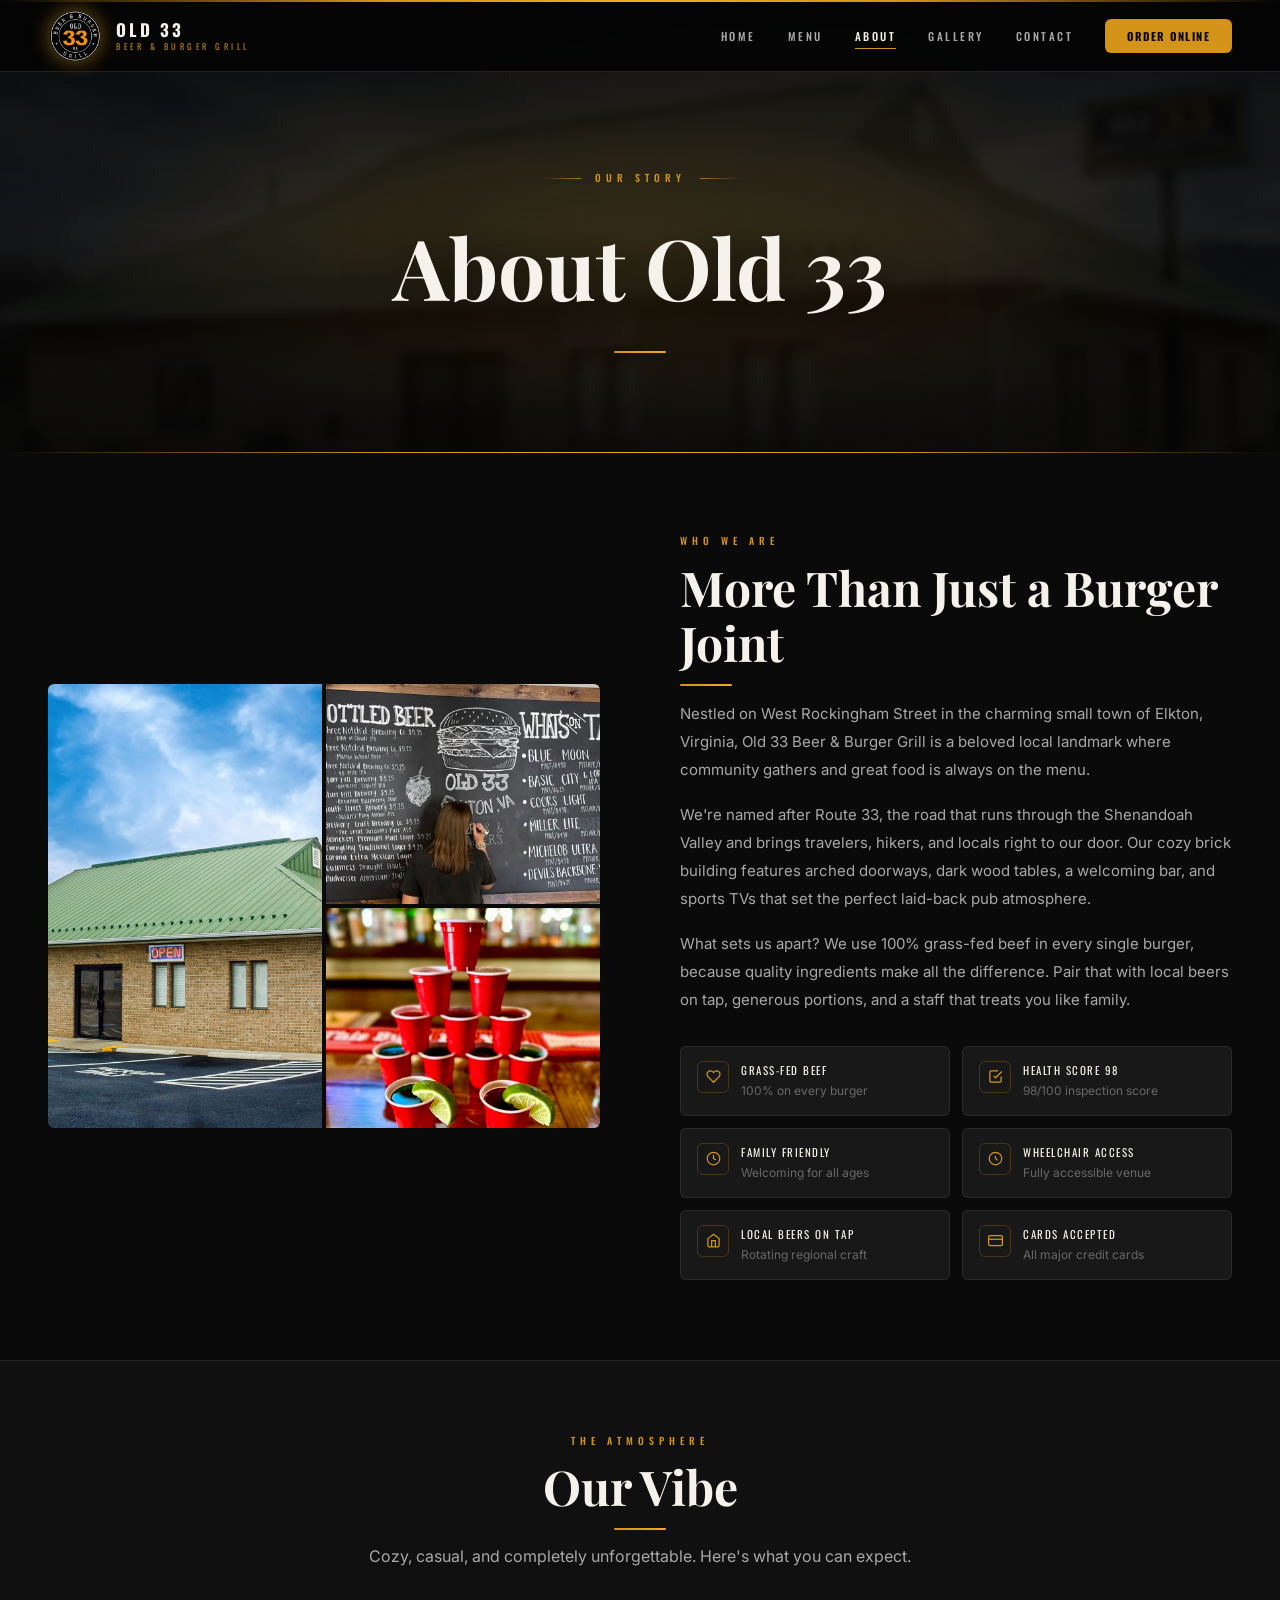
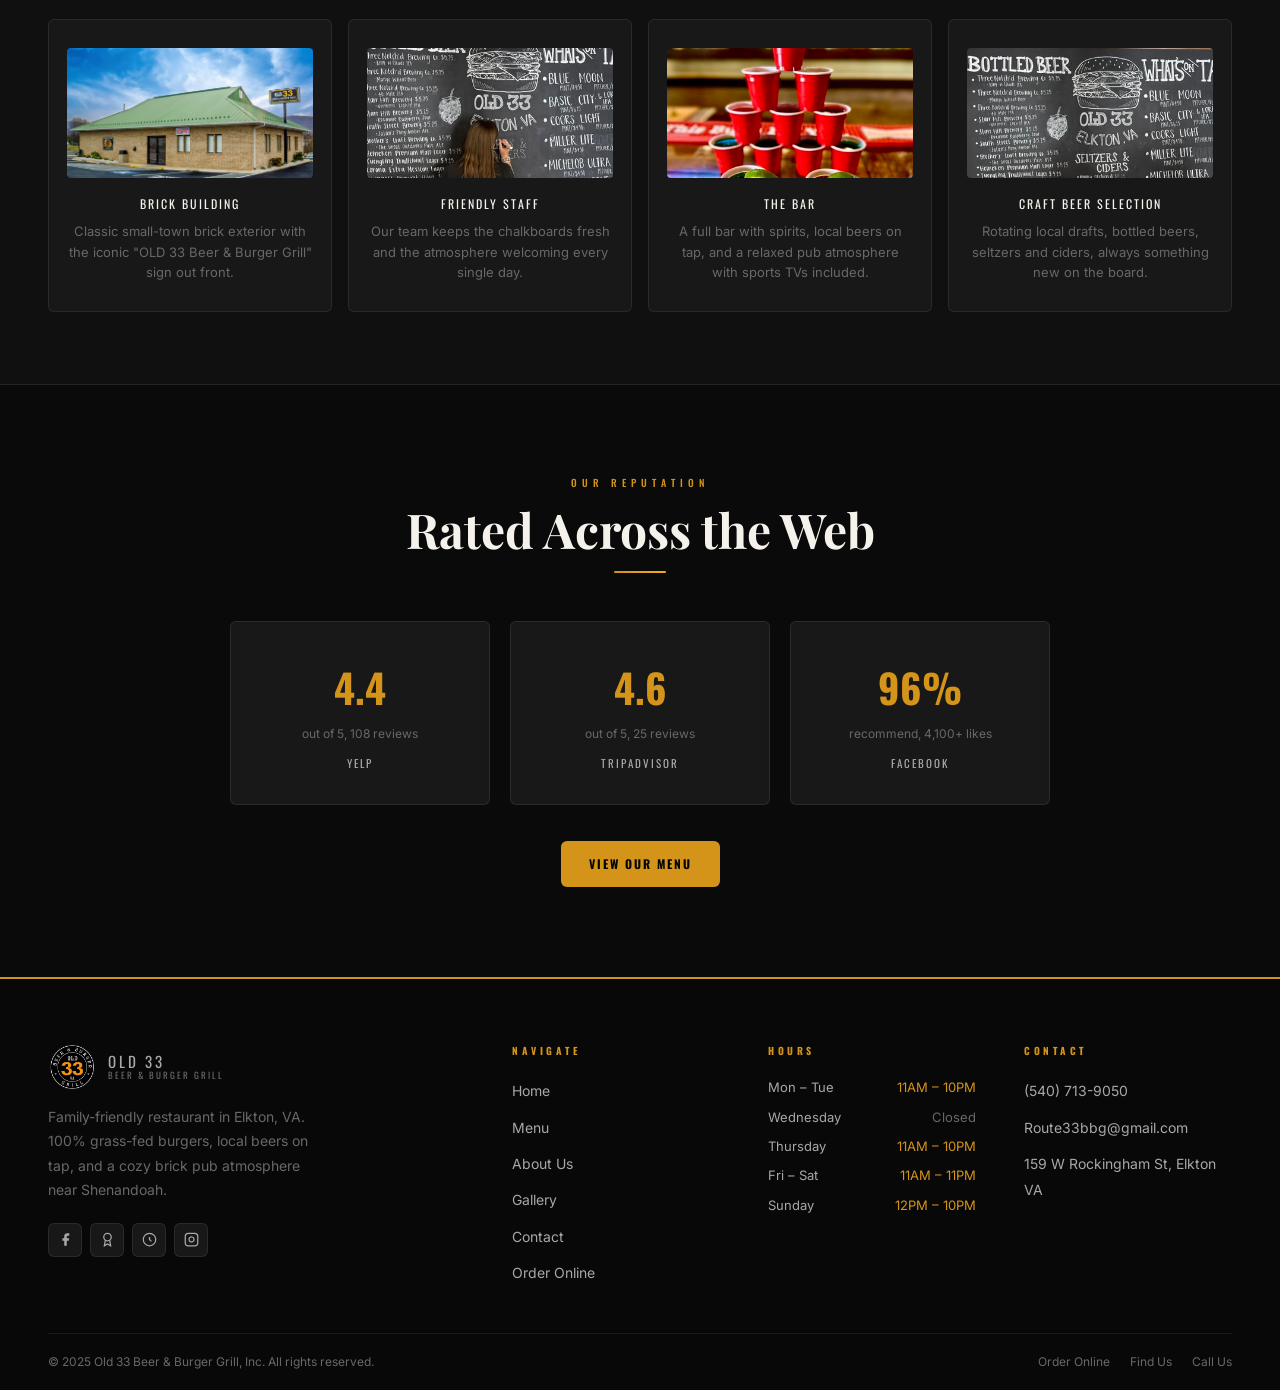
==== commit 68bab0ab: "Add Instagram, fix photos, update reviews, enhance page heroes, add hosting" ====
--- a/about.html
+++ b/about.html
@@ -62,7 +62,7 @@
           <img src="images/photo1.jpg" alt="Old 33 exterior" loading="lazy" />
         </div>
         <div class="ap">
-          <img src="images/photo3.jpg" alt="Old 33 branding" loading="lazy" />
+          <img src="images/photo5.jpg" alt="Staff at Old 33" loading="lazy" />
         </div>
         <div class="ap">
           <img src="images/photo8.jpg" alt="The bar at Old 33" loading="lazy" />
@@ -194,7 +194,7 @@
         <div class="ftr-social">
           <a href="https://www.facebook.com/old33bbg/" target="_blank" rel="noopener" title="Facebook"><svg viewBox="0 0 24 24" fill="currentColor" style="color:var(--gray)"><path d="M18 2h-3a5 5 0 0 0-5 5v3H7v4h3v8h4v-8h3l1-4h-4V7a1 1 0 0 1 1-1h3z"/></svg></a>
           <a href="https://www.yelp.com/biz/old-33-beer-and-burger-grill-elkton" target="_blank" rel="noopener" title="Yelp"><svg viewBox="0 0 24 24" fill="none" stroke="currentColor" stroke-width="2" style="color:var(--gray)"><circle cx="12" cy="8" r="6"/><path d="M15.477 12.89L17 22l-5-3-5 3 1.523-9.11"/></svg></a>
-          <a href="https://www.tripadvisor.com/Restaurant_Review-g57704-d23575919-Reviews-Old_33_Beer_Burger_Grill-Elkton_Virginia.html" target="_blank" rel="noopener" title="TripAdvisor"><svg viewBox="0 0 24 24" fill="none" stroke="currentColor" stroke-width="2" style="color:var(--gray)"><circle cx="12" cy="12" r="10"/><path d="M12 8v4l3 3"/></svg></a>
+          <a href="https://www.tripadvisor.com/Restaurant_Review-g57704-d23575919-Reviews-Old_33_Beer_Burger_Grill-Elkton_Virginia.html" target="_blank" rel="noopener" title="TripAdvisor"><svg viewBox="0 0 24 24" fill="none" stroke="currentColor" stroke-width="2" style="color:var(--gray)"><circle cx="12" cy="12" r="10"/><path d="M12 8v4l3 3"/></svg></a><a href="https://www.instagram.com/old33bbg/" target="_blank" rel="noopener" title="Instagram"><svg viewBox="0 0 24 24" fill="none" stroke="currentColor" stroke-width="2" style="color:var(--gray)"><rect x="2" y="2" width="20" height="20" rx="5" ry="5"/><path d="M16 11.37A4 4 0 1 1 12.63 8 4 4 0 0 1 16 11.37z"/><line x1="17.5" y1="6.5" x2="17.51" y2="6.5"/></svg></a>
         </div>
       </div>
       <div class="ftr-col"><h4>Navigate</h4><ul><li><a href="index.html">Home</a></li><li><a href="menu.html">Menu</a></li><li><a href="about.html">About Us</a></li><li><a href="gallery.html">Gallery</a></li><li><a href="contact.html">Contact</a></li><li><a href="https://order.toasttab.com/online/old-33-beer-and-burger" target="_blank" rel="noopener">Order Online</a></li></ul></div>
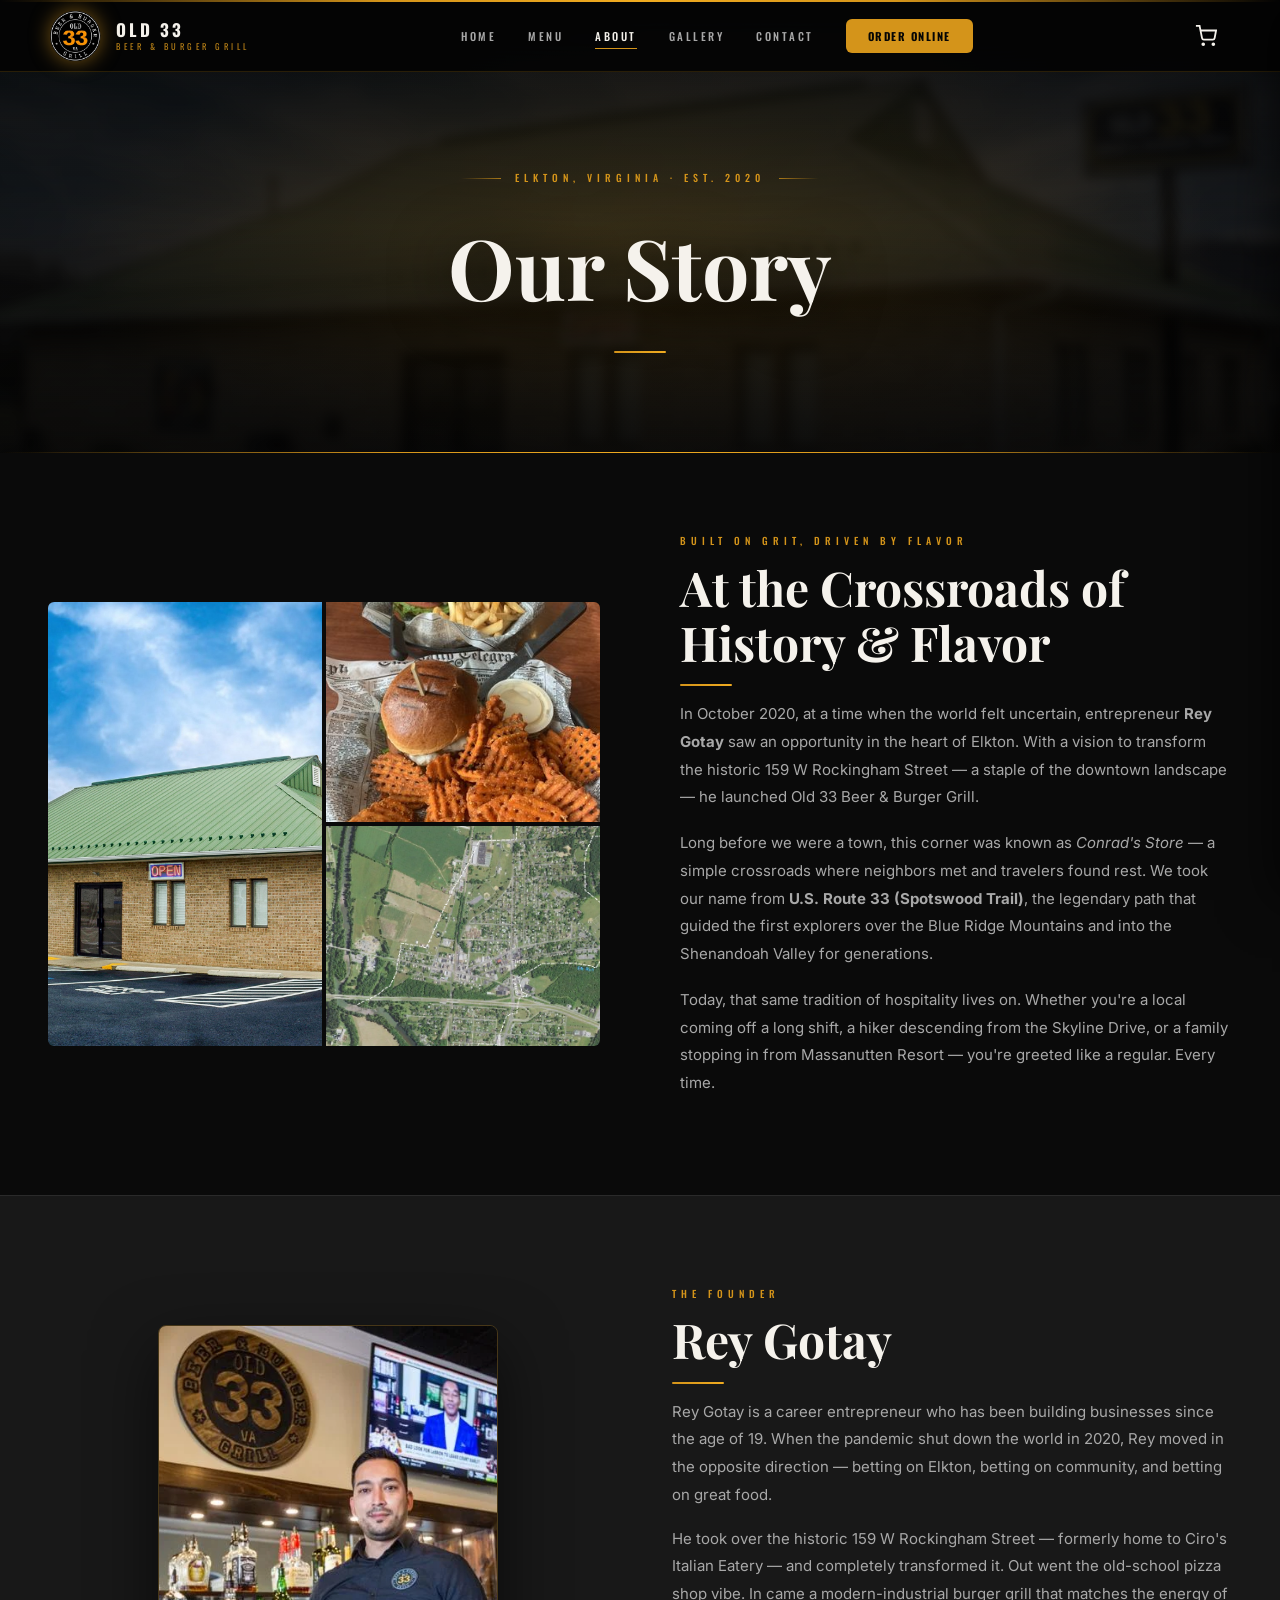
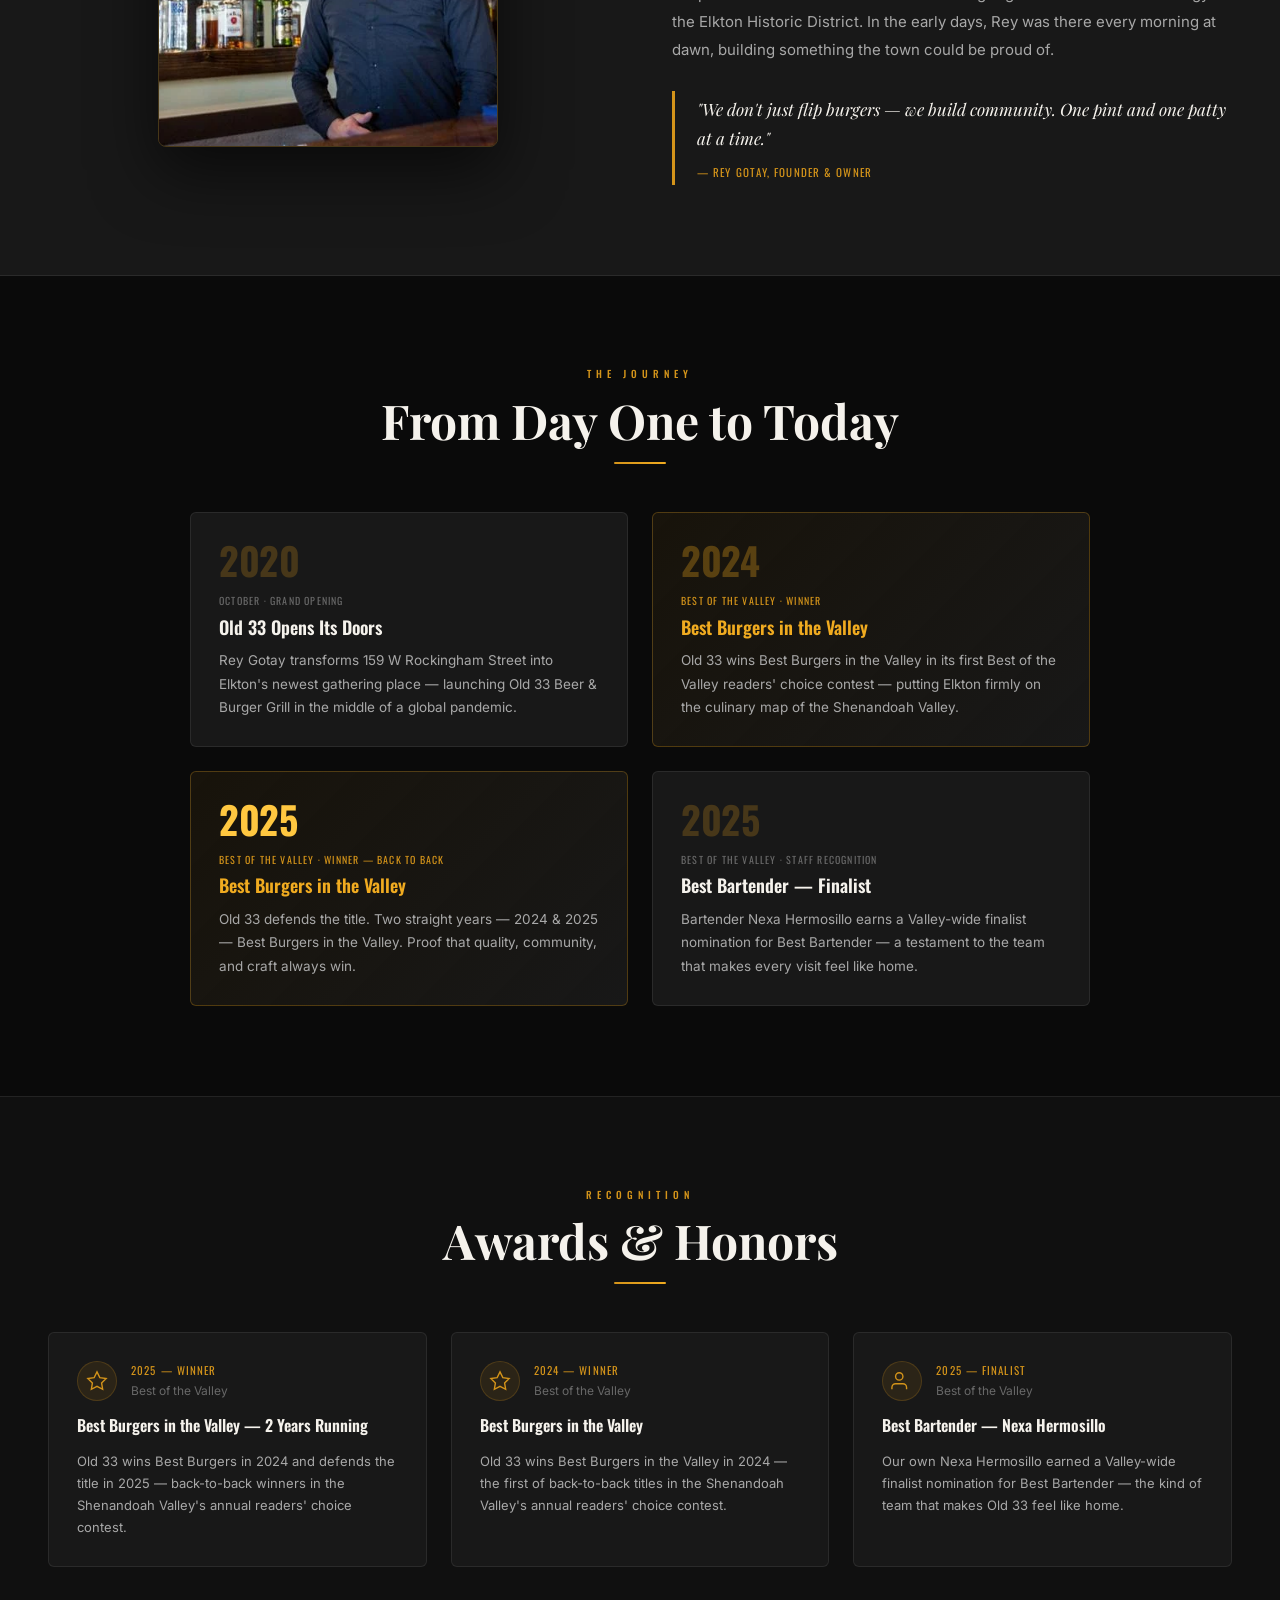
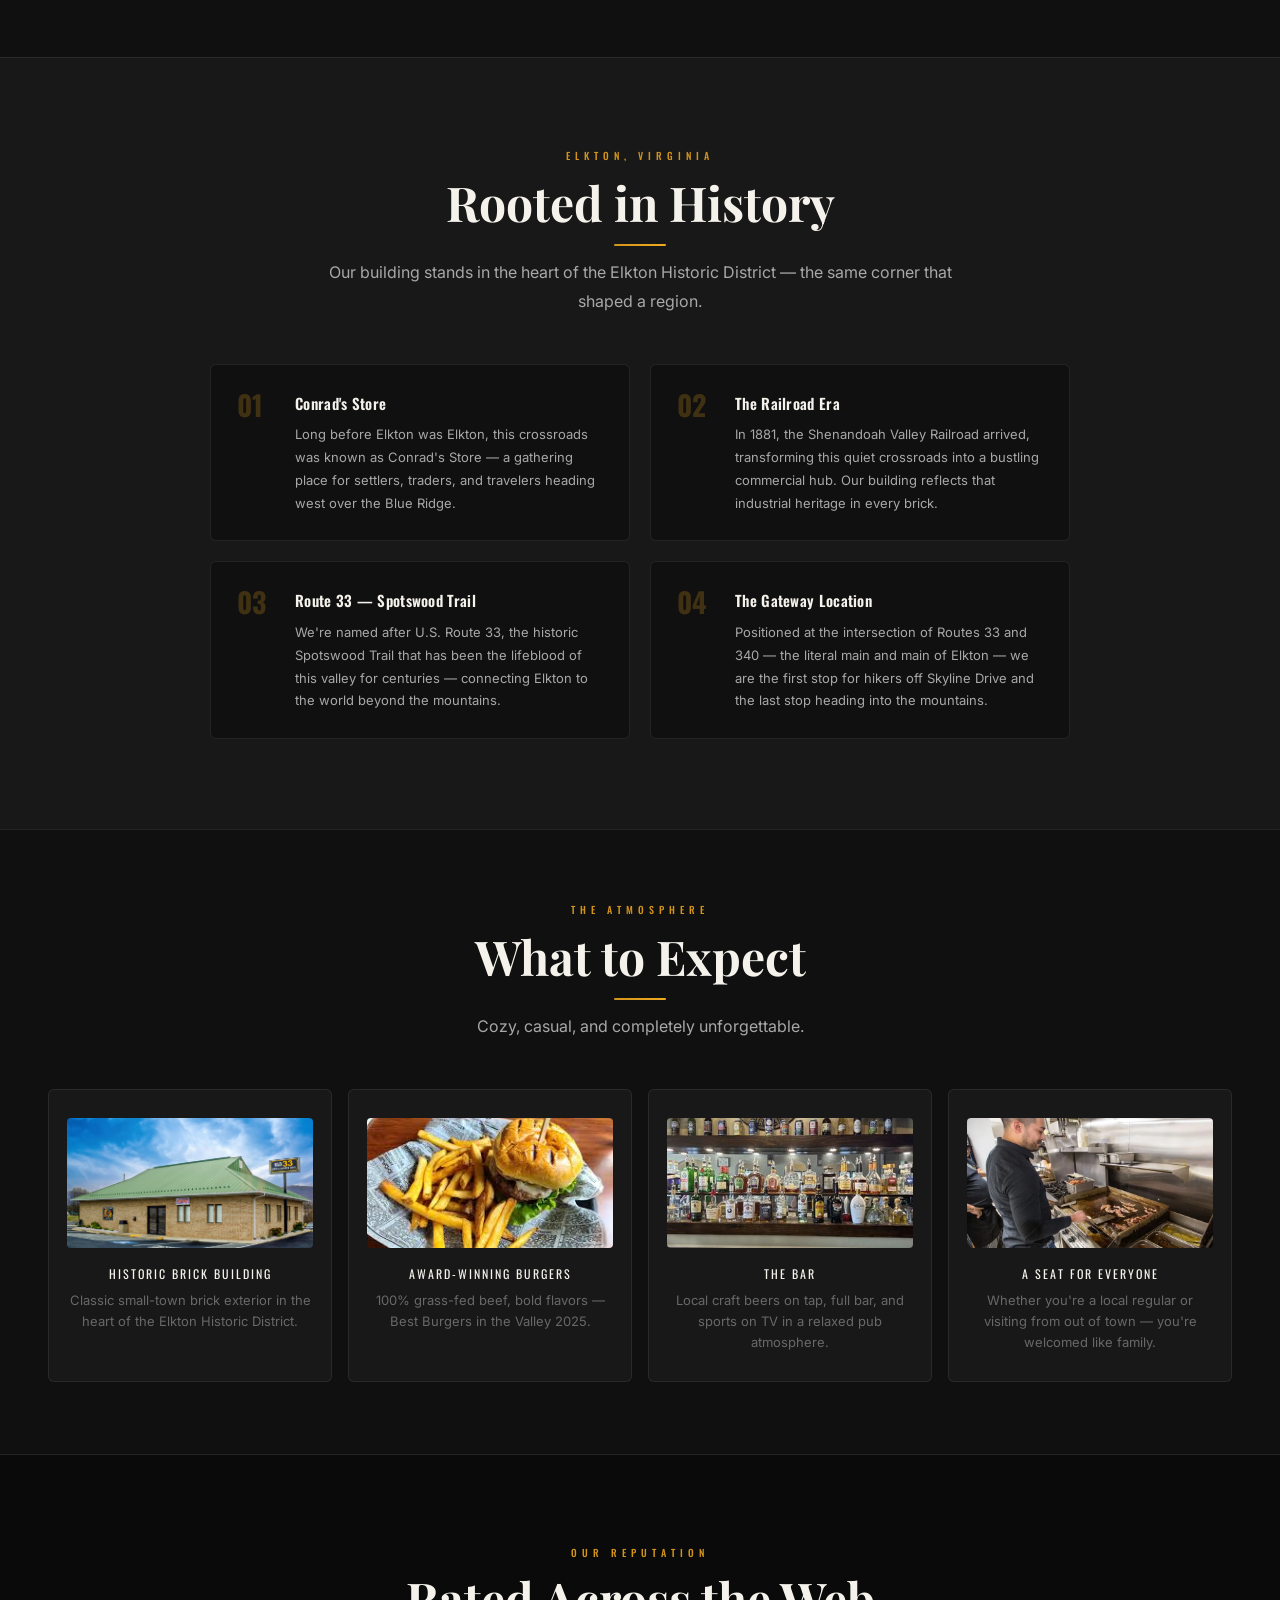
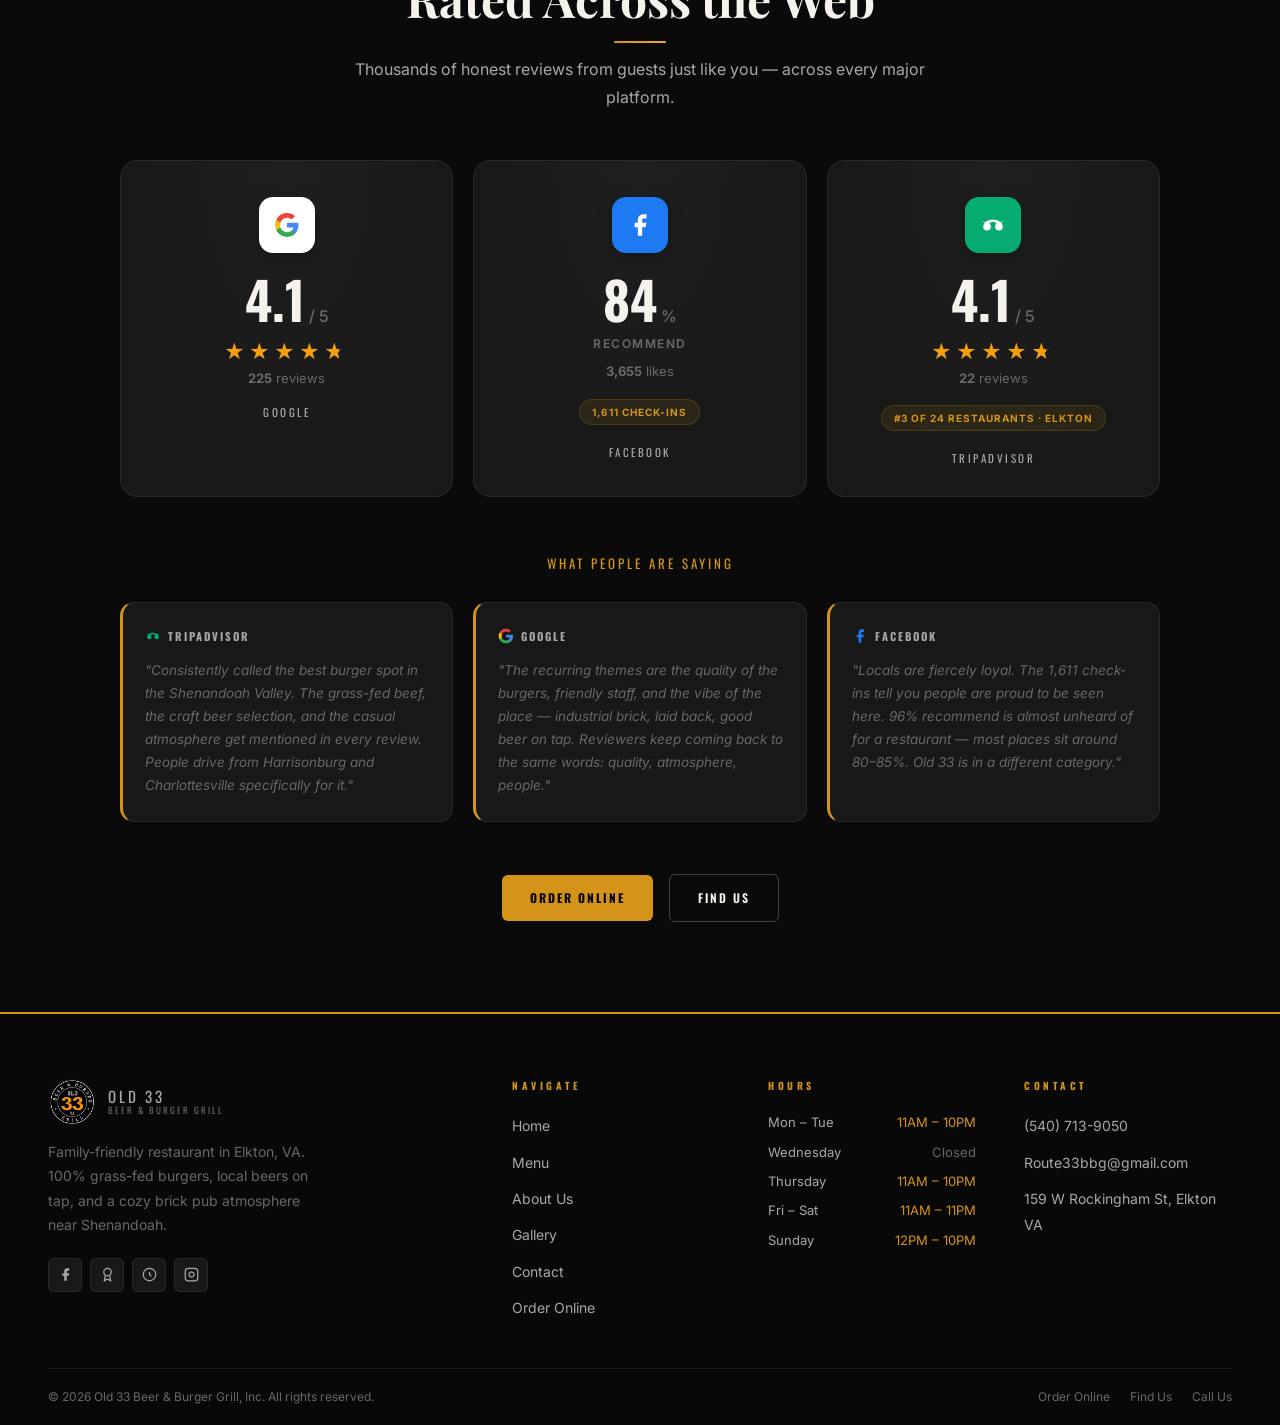
==== commit 4e11738f: "Add Supabase email capture, GA4, Mailchimp cleanup, SEO updates" ====
--- a/about.html
+++ b/about.html
@@ -3,10 +3,30 @@
 <head>
   <meta charset="UTF-8" />
   <meta name="viewport" content="width=device-width, initial-scale=1.0" />
-  <title>About | Old 33 Beer &amp; Burger Grill</title>
-  <meta name="description" content="The story behind Old 33 Beer & Burger Grill in Elkton, VA. A cozy family-friendly pub serving grass-fed beef burgers and local beers." />
+  <title>Our Story | Old 33 Beer &amp; Burger Grill — Elkton, VA</title>
+  <meta name="description" content="The story behind Old 33 Beer & Burger Grill. Founded by Rey Gotay in October 2020 in Elkton, VA. Best Burgers in the Valley 2025." />
+
+  <link rel="canonical" href="https://old33bbg.com/about.html" />
+
+  <meta property="og:type"        content="website" />
+  <meta property="og:url"         content="https://old33bbg.com/about.html" />
+  <meta property="og:title"       content="Our Story | Old 33 Beer &amp; Burger Grill" />
+  <meta property="og:description" content="Founded by Rey Gotay in 2020, Old 33 is Elkton's award-winning burger grill. Best Burgers in the Valley 2024 &amp; 2025." />
+  <meta property="og:image"       content="https://old33bbg.com/images/photo1.jpg" />
+  <meta property="og:site_name"   content="Old 33 Beer &amp; Burger Grill" />
+
+  <meta name="twitter:card"        content="summary_large_image" />
+  <meta name="twitter:title"       content="Our Story | Old 33 Beer &amp; Burger Grill" />
+  <meta name="twitter:description" content="Founded by Rey Gotay in 2020 — Best Burgers in the Valley two years running." />
+  <meta name="twitter:image"       content="https://old33bbg.com/images/photo1.jpg" />
+
+  <meta name="geo.region"    content="US-VA" />
+  <meta name="geo.placename" content="Elkton, Virginia" />
+
   <link rel="icon" type="image/png" href="images/logo-clean.png" />
   <link rel="stylesheet" href="css/styles.css" />
+  <script async src="https://www.googletagmanager.com/gtag/js?id=G-M4X8E48D0W"></script>
+  <script>window.dataLayer=window.dataLayer||[];function gtag(){dataLayer.push(arguments);}gtag('js',new Date());gtag('config','G-M4X8E48D0W');</script>
 </head>
 <body>
 
@@ -26,7 +46,7 @@
       <li><a href="about.html">About</a></li>
       <li><a href="gallery.html">Gallery</a></li>
       <li><a href="contact.html">Contact</a></li>
-      <li><a href="https://order.toasttab.com/online/old-33-beer-and-burger" target="_blank" rel="noopener" class="nav-order">Order Online</a></li>
+      <li><a href="menu.html" class="nav-order">Order Online</a></li>
     </ul>
     <button class="nav-ham" id="navHam" aria-label="Open menu">
       <span></span><span></span><span></span>
@@ -39,149 +59,398 @@
   <a href="about.html">About</a>
   <a href="gallery.html">Gallery</a>
   <a href="contact.html">Contact</a>
-  <a href="https://order.toasttab.com/online/old-33-beer-and-burger" target="_blank" rel="noopener" class="mob-order">Order Online</a>
+  <a href="menu.html" class="mob-order">Order Online</a>
 </div>
 
 <!-- ========== PAGE HERO ========== -->
 <div class="page-hero">
   <div class="page-hero-bg" style="background-image:url('images/photo1.jpg');"></div>
   <div class="container">
-    <span class="lbl">Our Story</span>
-    <h1 class="page-hero-title">About Old 33</h1>
+    <span class="lbl">Elkton, Virginia · Est. 2020</span>
+    <h1 class="page-hero-title">Our Story</h1>
     <div class="divider center" style="margin-top:16px;"></div>
   </div>
 </div>
 
-<!-- ========== ABOUT MAIN ========== -->
+<!-- ========== ORIGIN STORY ========== -->
 <section class="about-sec">
   <div class="container">
     <div class="about-grid">
-      <!-- Photo mosaic -->
       <div class="about-photos reveal">
         <div class="ap tall">
           <img src="images/photo1.jpg" alt="Old 33 exterior" loading="lazy" />
         </div>
         <div class="ap">
-          <img src="images/photo5.jpg" alt="Staff at Old 33" loading="lazy" />
+          <img src="images/burgers-fries.jpg" alt="Burgers and fries at Old 33" loading="lazy" />
         </div>
         <div class="ap">
-          <img src="images/photo8.jpg" alt="The bar at Old 33" loading="lazy" />
-        </div>
-      </div>
-      <!-- Text -->
+          <img src="images/elkton-aerial.jpg" alt="Aerial view of Elkton, Virginia" loading="lazy" />
+        </div>
+      </div>
       <div class="about-text reveal rd1">
-        <span class="lbl">Who We Are</span>
-        <h2 class="h2">More Than Just a Burger Joint</h2>
+        <span class="lbl">Built on Grit, Driven by Flavor</span>
+        <h2 class="h2">At the Crossroads of History &amp; Flavor</h2>
         <div class="divider"></div>
-        <p>Nestled on West Rockingham Street in the charming small town of Elkton, Virginia, Old 33 Beer &amp; Burger Grill is a beloved local landmark where community gathers and great food is always on the menu.</p>
-        <p>We're named after Route 33, the road that runs through the Shenandoah Valley and brings travelers, hikers, and locals right to our door. Our cozy brick building features arched doorways, dark wood tables, a welcoming bar, and sports TVs that set the perfect laid-back pub atmosphere.</p>
-        <p>What sets us apart? We use 100% grass-fed beef in every single burger, because quality ingredients make all the difference. Pair that with local beers on tap, generous portions, and a staff that treats you like family.</p>
-        <div class="about-feats">
-          <div class="af">
-            <div class="af-icon">
-              <svg viewBox="0 0 24 24" fill="none" stroke="currentColor" stroke-width="2" style="color:var(--gold)"><path d="M20.84 4.61a5.5 5.5 0 0 0-7.78 0L12 5.67l-1.06-1.06a5.5 5.5 0 0 0-7.78 7.78l1.06 1.06L12 21.23l7.78-7.78 1.06-1.06a5.5 5.5 0 0 0 0-7.78z"/></svg>
-            </div>
-            <div><div class="af-ttl">Grass-Fed Beef</div><div class="af-txt">100% on every burger</div></div>
-          </div>
-          <div class="af">
-            <div class="af-icon">
-              <svg viewBox="0 0 24 24" fill="none" stroke="currentColor" stroke-width="2" style="color:var(--gold)"><path d="M9 11l3 3L22 4"/><path d="M21 12v7a2 2 0 0 1-2 2H5a2 2 0 0 1-2-2V5a2 2 0 0 1 2-2h11"/></svg>
-            </div>
-            <div><div class="af-ttl">Health Score 98</div><div class="af-txt">98/100 inspection score</div></div>
-          </div>
-          <div class="af">
-            <div class="af-icon">
-              <svg viewBox="0 0 24 24" fill="none" stroke="currentColor" stroke-width="2" style="color:var(--gold)"><circle cx="12" cy="12" r="10"/><path d="M12 6v6l4 2"/></svg>
-            </div>
-            <div><div class="af-ttl">Family Friendly</div><div class="af-txt">Welcoming for all ages</div></div>
-          </div>
-          <div class="af">
-            <div class="af-icon">
-              <svg viewBox="0 0 24 24" fill="none" stroke="currentColor" stroke-width="2" style="color:var(--gold)"><circle cx="12" cy="12" r="10"/><path d="M12 8v4l3 3"/></svg>
-            </div>
-            <div><div class="af-ttl">Wheelchair Access</div><div class="af-txt">Fully accessible venue</div></div>
-          </div>
-          <div class="af">
-            <div class="af-icon">
-              <svg viewBox="0 0 24 24" fill="none" stroke="currentColor" stroke-width="2" style="color:var(--gold)"><path d="M3 9l9-7 9 7v11a2 2 0 0 1-2 2H5a2 2 0 0 1-2-2z"/><polyline points="9 22 9 12 15 12 15 22"/></svg>
-            </div>
-            <div><div class="af-ttl">Local Beers on Tap</div><div class="af-txt">Rotating regional craft</div></div>
-          </div>
-          <div class="af">
-            <div class="af-icon">
-              <svg viewBox="0 0 24 24" fill="none" stroke="currentColor" stroke-width="2" style="color:var(--gold)"><rect x="1" y="4" width="22" height="16" rx="2" ry="2"/><line x1="1" y1="10" x2="23" y2="10"/></svg>
-            </div>
-            <div><div class="af-ttl">Cards Accepted</div><div class="af-txt">All major credit cards</div></div>
-          </div>
-        </div>
-      </div>
-    </div>
-  </div>
-</section>
-
-<!-- ========== VIBE SECTION ========== -->
-<section class="vibe-sec">
+        <p>In October 2020, at a time when the world felt uncertain, entrepreneur <strong>Rey Gotay</strong> saw an opportunity in the heart of Elkton. With a vision to transform the historic 159 W Rockingham Street — a staple of the downtown landscape — he launched Old 33 Beer &amp; Burger Grill.</p>
+        <p>Long before we were a town, this corner was known as <em>Conrad's Store</em> — a simple crossroads where neighbors met and travelers found rest. We took our name from <strong>U.S. Route 33 (Spotswood Trail)</strong>, the legendary path that guided the first explorers over the Blue Ridge Mountains and into the Shenandoah Valley for generations.</p>
+        <p>Today, that same tradition of hospitality lives on. Whether you're a local coming off a long shift, a hiker descending from the Skyline Drive, or a family stopping in from Massanutten Resort — you're greeted like a regular. Every time.</p>
+      </div>
+    </div>
+  </div>
+</section>
+
+<!-- ========== FOUNDER ========== -->
+<section class="section" style="background:var(--bg3); border-top:1px solid var(--border); border-bottom:1px solid var(--border);">
+  <div class="container">
+    <div class="about-teaser-grid" style="align-items:center; gap:64px;">
+      <div style="display:flex; justify-content:center;" class="reveal">
+        <div class="founder-photo-wrap">
+          <img src="images/rey-gotay.jpg" alt="Rey Gotay, Founder of Old 33 Beer & Burger Grill" loading="lazy" class="founder-photo" />
+        </div>
+      </div>
+      <div class="reveal rd1">
+        <span class="lbl">The Founder</span>
+        <h2 class="h2">Rey Gotay</h2>
+        <div class="divider"></div>
+        <p style="font-size:15px; line-height:1.85; color:var(--gray); margin-bottom:16px;">
+          Rey Gotay is a career entrepreneur who has been building businesses since the age of 19. When the pandemic shut down the world in 2020, Rey moved in the opposite direction — betting on Elkton, betting on community, and betting on great food.
+        </p>
+        <p style="font-size:15px; line-height:1.85; color:var(--gray); margin-bottom:28px;">
+          He took over the historic 159 W Rockingham Street — formerly home to Ciro's Italian Eatery — and completely transformed it. Out went the old-school pizza shop vibe. In came a modern-industrial burger grill that matches the energy of the Elkton Historic District. In the early days, Rey was there every morning at dawn, building something the town could be proud of.
+        </p>
+        <blockquote class="about-quote">
+          <p>"We don't just flip burgers — we build community. One pint and one patty at a time."</p>
+          <footer>— Rey Gotay, Founder &amp; Owner</footer>
+        </blockquote>
+      </div>
+    </div>
+  </div>
+</section>
+
+<!-- ========== TIMELINE ========== -->
+<section class="section" style="background:var(--bg);">
+  <div class="container">
+    <div class="sec-hdr center">
+      <span class="lbl reveal">The Journey</span>
+      <h2 class="h2 reveal rd1">From Day One to Today</h2>
+      <div class="divider center reveal rd2"></div>
+    </div>
+
+    <div class="atl-grid reveal rd1">
+
+      <div class="atl-card">
+        <div class="atl-card-year">2020</div>
+        <div class="atl-card-body">
+          <div class="atl-card-tag">October · Grand Opening</div>
+          <div class="atl-card-title">Old 33 Opens Its Doors</div>
+          <p class="atl-card-desc">Rey Gotay transforms 159 W Rockingham Street into Elkton's newest gathering place — launching Old 33 Beer &amp; Burger Grill in the middle of a global pandemic.</p>
+        </div>
+      </div>
+
+      <div class="atl-card atl-card-gold">
+        <div class="atl-card-year" style="color:rgba(212,148,26,.35);">2024</div>
+        <div class="atl-card-body">
+          <div class="atl-card-tag" style="color:var(--gold);">Best of the Valley · Winner</div>
+          <div class="atl-card-title" style="color:var(--gold2);">Best Burgers in the Valley</div>
+          <p class="atl-card-desc">Old 33 wins Best Burgers in the Valley in its first Best of the Valley readers' choice contest — putting Elkton firmly on the culinary map of the Shenandoah Valley.</p>
+        </div>
+      </div>
+
+      <div class="atl-card atl-card-gold">
+        <div class="atl-card-year" style="color:var(--gold3);">2025</div>
+        <div class="atl-card-body">
+          <div class="atl-card-tag" style="color:var(--gold);">Best of the Valley · Winner — Back to Back</div>
+          <div class="atl-card-title" style="color:var(--gold2);">Best Burgers in the Valley</div>
+          <p class="atl-card-desc">Old 33 defends the title. Two straight years — 2024 &amp; 2025 — Best Burgers in the Valley. Proof that quality, community, and craft always win.</p>
+        </div>
+      </div>
+
+      <div class="atl-card">
+        <div class="atl-card-year">2025</div>
+        <div class="atl-card-body">
+          <div class="atl-card-tag">Best of the Valley · Staff Recognition</div>
+          <div class="atl-card-title">Best Bartender — Finalist</div>
+          <p class="atl-card-desc">Bartender Nexa Hermosillo earns a Valley-wide finalist nomination for Best Bartender — a testament to the team that makes every visit feel like home.</p>
+        </div>
+      </div>
+
+    </div>
+  </div>
+</section>
+
+<!-- ========== AWARDS ========== -->
+<section class="section" style="background:var(--bg2); border-top:1px solid var(--border);">
+  <div class="container">
+    <div class="sec-hdr center">
+      <span class="lbl reveal">Recognition</span>
+      <h2 class="h2 reveal rd1">Awards &amp; Honors</h2>
+      <div class="divider center reveal rd2"></div>
+    </div>
+    <div class="about-awards-grid">
+
+      <div class="award-card reveal rd1">
+        <div class="award-card-top">
+          <div class="award-icon-wrap">
+            <svg viewBox="0 0 24 24" fill="none" stroke="currentColor" stroke-width="1.5" width="22" height="22"><path d="M12 2l3.09 6.26L22 9.27l-5 4.87 1.18 6.88L12 17.77l-6.18 3.25L7 14.14 2 9.27l6.91-1.01L12 2z"/></svg>
+          </div>
+          <div>
+            <div class="award-year">2025 — Winner</div>
+            <div class="award-source">Best of the Valley</div>
+          </div>
+        </div>
+        <div class="award-title">Best Burgers in the Valley — 2 Years Running</div>
+        <p class="award-desc">Old 33 wins Best Burgers in 2024 and defends the title in 2025 — back-to-back winners in the Shenandoah Valley's annual readers' choice contest.</p>
+      </div>
+
+      <div class="award-card reveal rd2">
+        <div class="award-card-top">
+          <div class="award-icon-wrap">
+            <svg viewBox="0 0 24 24" fill="none" stroke="currentColor" stroke-width="1.5" width="22" height="22"><path d="M12 2l3.09 6.26L22 9.27l-5 4.87 1.18 6.88L12 17.77l-6.18 3.25L7 14.14 2 9.27l6.91-1.01L12 2z"/></svg>
+          </div>
+          <div>
+            <div class="award-year">2024 — Winner</div>
+            <div class="award-source">Best of the Valley</div>
+          </div>
+        </div>
+        <div class="award-title">Best Burgers in the Valley</div>
+        <p class="award-desc">Old 33 wins Best Burgers in the Valley in 2024 — the first of back-to-back titles in the Shenandoah Valley's annual readers' choice contest.</p>
+      </div>
+
+      <div class="award-card reveal rd3">
+        <div class="award-card-top">
+          <div class="award-icon-wrap">
+            <svg viewBox="0 0 24 24" fill="none" stroke="currentColor" stroke-width="1.5" width="22" height="22"><path d="M17 21v-2a4 4 0 0 0-4-4H5a4 4 0 0 0-4 4v2"/><circle cx="9" cy="7" r="4"/></svg>
+          </div>
+          <div>
+            <div class="award-year">2025 — Finalist</div>
+            <div class="award-source">Best of the Valley</div>
+          </div>
+        </div>
+        <div class="award-title">Best Bartender — Nexa Hermosillo</div>
+        <p class="award-desc">Our own Nexa Hermosillo earned a Valley-wide finalist nomination for Best Bartender — the kind of team that makes Old 33 feel like home.</p>
+      </div>
+
+    </div>
+  </div>
+</section>
+
+<!-- ========== LOCAL ROOTS ========== -->
+<section class="section" style="background:var(--bg3); border-top:1px solid var(--border);">
+  <div class="container">
+    <div class="sec-hdr center">
+      <span class="lbl reveal">Elkton, Virginia</span>
+      <h2 class="h2 reveal rd1">Rooted in History</h2>
+      <div class="divider center reveal rd2"></div>
+      <p class="lead reveal rd3" style="max-width:640px; margin:0 auto;">Our building stands in the heart of the Elkton Historic District — the same corner that shaped a region.</p>
+    </div>
+    <div class="about-roots-grid">
+
+      <div class="roots-card reveal rd1">
+        <div class="roots-num">01</div>
+        <div class="roots-body">
+          <div class="roots-title">Conrad's Store</div>
+          <p class="roots-desc">Long before Elkton was Elkton, this crossroads was known as Conrad's Store — a gathering place for settlers, traders, and travelers heading west over the Blue Ridge.</p>
+        </div>
+      </div>
+
+      <div class="roots-card reveal rd2">
+        <div class="roots-num">02</div>
+        <div class="roots-body">
+          <div class="roots-title">The Railroad Era</div>
+          <p class="roots-desc">In 1881, the Shenandoah Valley Railroad arrived, transforming this quiet crossroads into a bustling commercial hub. Our building reflects that industrial heritage in every brick.</p>
+        </div>
+      </div>
+
+      <div class="roots-card reveal rd3">
+        <div class="roots-num">03</div>
+        <div class="roots-body">
+          <div class="roots-title">Route 33 — Spotswood Trail</div>
+          <p class="roots-desc">We're named after U.S. Route 33, the historic Spotswood Trail that has been the lifeblood of this valley for centuries — connecting Elkton to the world beyond the mountains.</p>
+        </div>
+      </div>
+
+      <div class="roots-card reveal rd4">
+        <div class="roots-num">04</div>
+        <div class="roots-body">
+          <div class="roots-title">The Gateway Location</div>
+          <p class="roots-desc">Positioned at the intersection of Routes 33 and 340 — the literal main and main of Elkton — we are the first stop for hikers off Skyline Drive and the last stop heading into the mountains.</p>
+        </div>
+      </div>
+
+    </div>
+  </div>
+</section>
+
+<!-- ========== VIBE ========== -->
+<section class="vibe-sec" style="border-top:1px solid var(--border);">
   <div class="container">
     <div class="sec-hdr center">
       <span class="lbl reveal">The Atmosphere</span>
-      <h2 class="h2 reveal rd1">Our Vibe</h2>
+      <h2 class="h2 reveal rd1">What to Expect</h2>
       <div class="divider center reveal rd2"></div>
-      <p class="lead reveal rd3">Cozy, casual, and completely unforgettable. Here's what you can expect.</p>
+      <p class="lead reveal rd3">Cozy, casual, and completely unforgettable.</p>
     </div>
     <div class="vibe-grid">
       <div class="vibe-card reveal rd1">
         <img src="images/photo1.jpg" alt="Old 33 brick exterior" class="vibe-img" loading="lazy" />
-        <div class="vibe-ttl">Brick Building</div>
-        <p class="vibe-dsc">Classic small-town brick exterior with the iconic "OLD 33 Beer &amp; Burger Grill" sign out front.</p>
+        <div class="vibe-ttl">Historic Brick Building</div>
+        <p class="vibe-dsc">Classic small-town brick exterior in the heart of the Elkton Historic District.</p>
       </div>
       <div class="vibe-card reveal rd2">
-        <img src="images/photo5.jpg" alt="Staff at Old 33" class="vibe-img" loading="lazy" />
-        <div class="vibe-ttl">Friendly Staff</div>
-        <p class="vibe-dsc">Our team keeps the chalkboards fresh and the atmosphere welcoming every single day.</p>
+        <img src="images/vibe-burger.jpg" alt="Burger and fries at Old 33" class="vibe-img" loading="lazy" />
+        <div class="vibe-ttl">Award-Winning Burgers</div>
+        <p class="vibe-dsc">100% grass-fed beef, bold flavors — Best Burgers in the Valley 2025.</p>
       </div>
       <div class="vibe-card reveal rd3">
-        <img src="images/photo8.jpg" alt="The bar at Old 33" class="vibe-img" loading="lazy" />
+        <img src="images/vibe-bar.jpg" alt="The bar at Old 33" class="vibe-img" loading="lazy" />
         <div class="vibe-ttl">The Bar</div>
-        <p class="vibe-dsc">A full bar with spirits, local beers on tap, and a relaxed pub atmosphere with sports TVs included.</p>
+        <p class="vibe-dsc">Local craft beers on tap, full bar, and sports on TV in a relaxed pub atmosphere.</p>
       </div>
       <div class="vibe-card reveal rd4">
-        <img src="images/photo4.jpg" alt="Beer menu at Old 33" class="vibe-img" loading="lazy" />
-        <div class="vibe-ttl">Craft Beer Selection</div>
-        <p class="vibe-dsc">Rotating local drafts, bottled beers, seltzers and ciders, always something new on the board.</p>
+        <img src="images/vibe-kitchen.jpg" alt="Rey Gotay cooking in the kitchen at Old 33" class="vibe-img" loading="lazy" />
+        <div class="vibe-ttl">A Seat for Everyone</div>
+        <p class="vibe-dsc">Whether you're a local regular or visiting from out of town — you're welcomed like family.</p>
       </div>
     </div>
   </div>
 </section>
 
 <!-- ========== RATINGS ========== -->
-<section class="section" style="background:var(--bg);">
+<section class="section rtg-section" style="background:var(--bg);">
   <div class="container">
     <div class="sec-hdr center">
       <span class="lbl reveal">Our Reputation</span>
       <h2 class="h2 reveal rd1">Rated Across the Web</h2>
       <div class="divider center reveal rd2"></div>
-    </div>
-    <div class="ratings-grid">
-      <div class="rating-card reveal rd1">
-        <div class="rating-num">4.4</div>
-        <div class="rating-sub">out of 5, 108 reviews</div>
-        <div class="rating-src">Yelp</div>
-      </div>
-      <div class="rating-card reveal rd2">
-        <div class="rating-num">4.6</div>
-        <div class="rating-sub">out of 5, 25 reviews</div>
-        <div class="rating-src">TripAdvisor</div>
-      </div>
-      <div class="rating-card reveal rd3">
-        <div class="rating-num">96%</div>
-        <div class="rating-sub">recommend, 4,100+ likes</div>
-        <div class="rating-src">Facebook</div>
-      </div>
-    </div>
-    <div style="text-align:center;margin-top:36px;" class="reveal">
-      <a href="menu.html" class="btn btn-red">View Our Menu</a>
-    </div>
-  </div>
+      <p class="lead reveal rd3" style="max-width:580px; margin:0 auto 40px;">Thousands of honest reviews from guests just like you — across every major platform.</p>
+    </div>
+
+    <div class="rtg-grid rtg-grid-3">
+
+      <!-- Google -->
+      <div class="rtg-card reveal rd1">
+        <div class="rtg-platform-logo rtg-google">
+          <svg viewBox="0 0 24 24" width="26" height="26" fill="currentColor"><path d="M22.56 12.25c0-.78-.07-1.53-.2-2.25H12v4.26h5.92c-.26 1.37-1.04 2.53-2.21 3.31v2.77h3.57c2.08-1.92 3.28-4.74 3.28-8.09z" fill="#4285F4"/><path d="M12 23c2.97 0 5.46-.98 7.28-2.66l-3.57-2.77c-.98.66-2.23 1.06-3.71 1.06-2.86 0-5.29-1.93-6.16-4.53H2.18v2.84C3.99 20.53 7.7 23 12 23z" fill="#34A853"/><path d="M5.84 14.09c-.22-.66-.35-1.36-.35-2.09s.13-1.43.35-2.09V7.07H2.18C1.43 8.55 1 10.22 1 12s.43 3.45 1.18 4.93l3.66-2.84z" fill="#FBBC05"/><path d="M12 5.38c1.62 0 3.06.56 4.21 1.64l3.15-3.15C17.45 2.09 14.97 1 12 1 7.7 1 3.99 3.47 2.18 7.07l3.66 2.84c.87-2.6 3.3-4.53 6.16-4.53z" fill="#EA4335"/></svg>
+        </div>
+        <div class="rtg-score-row">
+          <span class="rtg-num" data-target="4.6" data-decimals="1">0.0</span>
+          <span class="rtg-outof">/ 5</span>
+        </div>
+        <div class="rtg-stars"><span class="rtg-stars-bg">★★★★★</span><span class="rtg-stars-fill" style="width:92%">★★★★★</span></div>
+        <div class="rtg-count-row"><span class="rtg-count" data-target="256" data-decimals="0">0</span> reviews</div>
+        <div class="rtg-name">Google</div>
+      </div>
+
+      <!-- Facebook -->
+      <div class="rtg-card reveal rd2">
+        <div class="rtg-platform-logo rtg-facebook">
+          <svg viewBox="0 0 24 24" width="26" height="26" fill="#fff"><path d="M18 2h-3a5 5 0 0 0-5 5v3H7v4h3v8h4v-8h3l1-4h-4V7a1 1 0 0 1 1-1h3z"/></svg>
+        </div>
+        <div class="rtg-score-row">
+          <span class="rtg-num" data-target="96" data-decimals="0">0</span><span class="rtg-outof">%</span>
+        </div>
+        <div class="rtg-sub-label">Recommend</div>
+        <div class="rtg-count-row"><span class="rtg-count" data-target="4142" data-decimals="0">0</span> likes</div>
+        <div class="rtg-highlight">1,611 Check-Ins</div>
+        <div class="rtg-name">Facebook</div>
+      </div>
+
+      <!-- TripAdvisor -->
+      <div class="rtg-card reveal rd3">
+        <div class="rtg-platform-logo rtg-tripadvisor">
+          <svg viewBox="0 0 24 24" width="26" height="26" fill="#fff"><circle cx="6.5" cy="13.5" r="3.5"/><circle cx="17.5" cy="13.5" r="3.5"/><path d="M12 7c-2.76 0-5.26.91-7.28 2.43L2 8l2.49 2.08A7.5 7.5 0 0 0 4.5 13.5h3A5 5 0 0 1 12 9a5 5 0 0 1 4.5 4.5h3A7.5 7.5 0 0 0 19.5 10.08L22 8l-2.72 1.43A13.06 13.06 0 0 0 12 7z"/></svg>
+        </div>
+        <div class="rtg-score-row">
+          <span class="rtg-num" data-target="4.6" data-decimals="1">0.0</span>
+          <span class="rtg-outof">/ 5</span>
+        </div>
+        <div class="rtg-stars"><span class="rtg-stars-bg">★★★★★</span><span class="rtg-stars-fill" style="width:92%">★★★★★</span></div>
+        <div class="rtg-count-row"><span class="rtg-count" data-target="25" data-decimals="0">0</span> reviews</div>
+        <div class="rtg-highlight">#3 of 24 Restaurants · Elkton</div>
+        <div class="rtg-name">TripAdvisor</div>
+      </div>
+
+    </div>
+
+    <!-- What People Are Saying -->
+    <div class="rtg-voices reveal" style="margin-top:56px;">
+      <div class="rtg-voice-hdr reveal rd1">What People Are Saying</div>
+      <div class="rtg-voice-grid">
+
+        <div class="rtg-voice-card reveal rd1">
+          <div class="rtg-voice-platform">
+            <svg viewBox="0 0 24 24" width="16" height="16" fill="currentColor"><circle cx="6.5" cy="13.5" r="3.5" fill="#00AA6C"/><circle cx="17.5" cy="13.5" r="3.5" fill="#00AA6C"/><path d="M12 7c-2.76 0-5.26.91-7.28 2.43L2 8l2.49 2.08A7.5 7.5 0 0 0 4.5 13.5h3A5 5 0 0 1 12 9a5 5 0 0 1 4.5 4.5h3A7.5 7.5 0 0 0 19.5 10.08L22 8l-2.72 1.43A13.06 13.06 0 0 0 12 7z" fill="#00AA6C"/></svg>
+            TripAdvisor
+          </div>
+          <p class="rtg-voice-text">"Consistently called the best burger spot in the Shenandoah Valley. The grass-fed beef, the craft beer selection, and the casual atmosphere get mentioned in every review. People drive from Harrisonburg and Charlottesville specifically for it."</p>
+        </div>
+
+        <div class="rtg-voice-card reveal rd2">
+          <div class="rtg-voice-platform">
+            <svg viewBox="0 0 24 24" width="16" height="16" fill="currentColor"><path d="M22.56 12.25c0-.78-.07-1.53-.2-2.25H12v4.26h5.92c-.26 1.37-1.04 2.53-2.21 3.31v2.77h3.57c2.08-1.92 3.28-4.74 3.28-8.09z" fill="#4285F4"/><path d="M12 23c2.97 0 5.46-.98 7.28-2.66l-3.57-2.77c-.98.66-2.23 1.06-3.71 1.06-2.86 0-5.29-1.93-6.16-4.53H2.18v2.84C3.99 20.53 7.7 23 12 23z" fill="#34A853"/><path d="M5.84 14.09c-.22-.66-.35-1.36-.35-2.09s.13-1.43.35-2.09V7.07H2.18C1.43 8.55 1 10.22 1 12s.43 3.45 1.18 4.93l3.66-2.84z" fill="#FBBC05"/><path d="M12 5.38c1.62 0 3.06.56 4.21 1.64l3.15-3.15C17.45 2.09 14.97 1 12 1 7.7 1 3.99 3.47 2.18 7.07l3.66 2.84c.87-2.6 3.3-4.53 6.16-4.53z" fill="#EA4335"/></svg>
+            Google
+          </div>
+          <p class="rtg-voice-text">"The recurring themes are the quality of the burgers, friendly staff, and the vibe of the place — industrial brick, laid back, good beer on tap. Reviewers keep coming back to the same words: quality, atmosphere, people."</p>
+        </div>
+
+        <div class="rtg-voice-card reveal rd3">
+          <div class="rtg-voice-platform">
+            <svg viewBox="0 0 24 24" width="16" height="16" fill="#1877F2"><path d="M18 2h-3a5 5 0 0 0-5 5v3H7v4h3v8h4v-8h3l1-4h-4V7a1 1 0 0 1 1-1h3z"/></svg>
+            Facebook
+          </div>
+          <p class="rtg-voice-text">"Locals are fiercely loyal. The 1,611 check-ins tell you people are proud to be seen here. 96% recommend is almost unheard of for a restaurant — most places sit around 80–85%. Old 33 is in a different category."</p>
+        </div>
+
+      </div>
+    </div>
+
+    <div style="text-align:center; margin-top:52px;" class="reveal">
+      <a href="menu.html" class="btn btn-red" style="margin-right:12px;">Order Online</a>
+      <a href="contact.html" class="btn btn-outline">Find Us</a>
+    </div>
+  </div>
+
+  <script>
+  (function(){
+    var triggered = false;
+    function countUp(el){
+      var target = parseFloat(el.dataset.target);
+      var decimals = parseInt(el.dataset.decimals) || 0;
+      var duration = 1600;
+      var start = null;
+      function step(ts){
+        if(!start) start = ts;
+        var p = Math.min((ts - start) / duration, 1);
+        var ease = 1 - Math.pow(1 - p, 3);
+        var cur = target * ease;
+        el.textContent = decimals > 0 ? cur.toFixed(decimals) : Math.floor(cur).toLocaleString();
+        if(p < 1) requestAnimationFrame(step);
+        else el.textContent = decimals > 0 ? target.toFixed(decimals) : target.toLocaleString();
+      }
+      requestAnimationFrame(step);
+    }
+    var grid = document.querySelector('.rtg-grid');
+    if(!grid) return;
+
+    /* Duplicate cards for infinite loop scroll on mobile */
+    if(window.innerWidth <= 768) {
+      Array.from(grid.children).forEach(function(card){
+        var clone = card.cloneNode(true);
+        clone.setAttribute('aria-hidden', 'true');
+        grid.appendChild(clone);
+      });
+    }
+
+    var obs = new IntersectionObserver(function(entries){
+      if(entries[0].isIntersecting && !triggered){
+        triggered = true;
+        grid.querySelectorAll('[data-target]').forEach(countUp);
+        obs.disconnect();
+      }
+    }, { threshold: 0.25 });
+    obs.observe(grid);
+  })();
+  </script>
 </section>
 
 <!-- ========== FOOTER ========== -->
@@ -194,20 +463,23 @@
         <div class="ftr-social">
           <a href="https://www.facebook.com/old33bbg/" target="_blank" rel="noopener" title="Facebook"><svg viewBox="0 0 24 24" fill="currentColor" style="color:var(--gray)"><path d="M18 2h-3a5 5 0 0 0-5 5v3H7v4h3v8h4v-8h3l1-4h-4V7a1 1 0 0 1 1-1h3z"/></svg></a>
           <a href="https://www.yelp.com/biz/old-33-beer-and-burger-grill-elkton" target="_blank" rel="noopener" title="Yelp"><svg viewBox="0 0 24 24" fill="none" stroke="currentColor" stroke-width="2" style="color:var(--gray)"><circle cx="12" cy="8" r="6"/><path d="M15.477 12.89L17 22l-5-3-5 3 1.523-9.11"/></svg></a>
-          <a href="https://www.tripadvisor.com/Restaurant_Review-g57704-d23575919-Reviews-Old_33_Beer_Burger_Grill-Elkton_Virginia.html" target="_blank" rel="noopener" title="TripAdvisor"><svg viewBox="0 0 24 24" fill="none" stroke="currentColor" stroke-width="2" style="color:var(--gray)"><circle cx="12" cy="12" r="10"/><path d="M12 8v4l3 3"/></svg></a><a href="https://www.instagram.com/old33bbg/" target="_blank" rel="noopener" title="Instagram"><svg viewBox="0 0 24 24" fill="none" stroke="currentColor" stroke-width="2" style="color:var(--gray)"><rect x="2" y="2" width="20" height="20" rx="5" ry="5"/><path d="M16 11.37A4 4 0 1 1 12.63 8 4 4 0 0 1 16 11.37z"/><line x1="17.5" y1="6.5" x2="17.51" y2="6.5"/></svg></a>
-        </div>
-      </div>
-      <div class="ftr-col"><h4>Navigate</h4><ul><li><a href="index.html">Home</a></li><li><a href="menu.html">Menu</a></li><li><a href="about.html">About Us</a></li><li><a href="gallery.html">Gallery</a></li><li><a href="contact.html">Contact</a></li><li><a href="https://order.toasttab.com/online/old-33-beer-and-burger" target="_blank" rel="noopener">Order Online</a></li></ul></div>
+          <a href="https://www.tripadvisor.com/Restaurant_Review-g57704-d23575919-Reviews-Old_33_Beer_Burger_Grill-Elkton_Virginia.html" target="_blank" rel="noopener" title="TripAdvisor"><svg viewBox="0 0 24 24" fill="none" stroke="currentColor" stroke-width="2" style="color:var(--gray)"><circle cx="12" cy="12" r="10"/><path d="M12 8v4l3 3"/></svg></a>
+          <a href="https://www.instagram.com/old33bbg/" target="_blank" rel="noopener" title="Instagram"><svg viewBox="0 0 24 24" fill="none" stroke="currentColor" stroke-width="2" style="color:var(--gray)"><rect x="2" y="2" width="20" height="20" rx="5" ry="5"/><path d="M16 11.37A4 4 0 1 1 12.63 8 4 4 0 0 1 16 11.37z"/><line x1="17.5" y1="6.5" x2="17.51" y2="6.5"/></svg></a>
+        </div>
+      </div>
+      <div class="ftr-col"><h4>Navigate</h4><ul><li><a href="index.html">Home</a></li><li><a href="menu.html">Menu</a></li><li><a href="about.html">About Us</a></li><li><a href="gallery.html">Gallery</a></li><li><a href="contact.html">Contact</a></li><li><a href="menu.html">Order Online</a></li></ul></div>
       <div class="ftr-col"><h4>Hours</h4><div class="ftr-hrs"><div class="fhr"><span class="fd-col">Mon – Tue</span><span class="ft">11AM – 10PM</span></div><div class="fhr"><span class="fd-col">Wednesday</span><span class="fc">Closed</span></div><div class="fhr"><span class="fd-col">Thursday</span><span class="ft">11AM – 10PM</span></div><div class="fhr"><span class="fd-col">Fri – Sat</span><span class="ft">11AM – 11PM</span></div><div class="fhr"><span class="fd-col">Sunday</span><span class="ft">12PM – 10PM</span></div></div></div>
       <div class="ftr-col"><h4>Contact</h4><ul><li><a href="tel:5407139050">(540) 713-9050</a></li><li><a href="mailto:Route33bbg@gmail.com">Route33bbg@gmail.com</a></li><li><a href="https://maps.google.com/?q=159+W+Rockingham+St,+Elkton,+VA+22827" target="_blank" rel="noopener">159 W Rockingham St, Elkton VA</a></li></ul></div>
     </div>
     <div class="footer-btm">
-      <p class="footer-btm-l">© 2025 Old 33 Beer &amp; Burger Grill, Inc. All rights reserved.</p>
-      <div class="footer-btm-r"><a href="https://order.toasttab.com/online/old-33-beer-and-burger" target="_blank" rel="noopener">Order Online</a><a href="contact.html">Find Us</a><a href="tel:5407139050">Call Us</a></div>
+      <p class="footer-btm-l">© 2026 Old 33 Beer &amp; Burger Grill, Inc. All rights reserved.</p>
+      <div class="footer-btm-r"><a href="menu.html">Order Online</a><a href="contact.html">Find Us</a><a href="tel:5407139050">Call Us</a></div>
     </div>
   </div>
 </footer>
 
 <script src="js/main.js"></script>
+<script src="js/cart.js?v=2"></script>
+<script src="js/checkout.js"></script>
 </body>
 </html>
--- a/css/styles.css
+++ b/css/styles.css
@@ -301,14 +301,26 @@
 }
 
 .hero-pill {
-  display: inline-flex; align-items: center; gap: 8px;
-  background: rgba(212,148,26,.15); border: 1px solid rgba(212,148,26,.4);
-  border-radius: 40px; padding: 5px 16px;
-  font-family: var(--fd); font-size: 10px; letter-spacing: 3px;
-  text-transform: uppercase; color: var(--gold2); margin-bottom: 22px;
-}
-.hero-pill-dot { width: 5px; height: 5px; border-radius: 50%; background: var(--gold2); animation: blink 2s infinite; }
-@keyframes blink { 0%,100%{opacity:1;} 50%{opacity:.25;} }
+  display: inline-flex; align-items: center; gap: 10px;
+  background: rgba(0,0,0,.55);
+  backdrop-filter: blur(10px); -webkit-backdrop-filter: blur(10px);
+  border: 1px solid rgba(255,255,255,.1);
+  border-radius: 40px; padding: 8px 20px;
+  font-family: var(--fd); font-size: 11px; letter-spacing: .14em;
+  text-transform: uppercase; color: var(--white); margin-bottom: 24px;
+  transition: border-color .3s, background .3s;
+}
+.hero-pill-open  { border-color: rgba(76,175,80,.4);  background: rgba(0,0,0,.6); color: #a5d6a7; }
+.hero-pill-closed{ border-color: rgba(229,57,53,.35); background: rgba(0,0,0,.6); color: #ef9a9a; }
+
+.hero-pill-dot {
+  width: 8px; height: 8px; border-radius: 50%;
+  background: var(--gold2); flex-shrink: 0;
+}
+.dot-open  { background: #4caf50; box-shadow: 0 0 0 3px rgba(76,175,80,.25);  animation: blink 2s infinite; }
+.dot-closed{ background: #e53935; box-shadow: 0 0 0 3px rgba(229,57,53,.2);   animation: none; }
+
+@keyframes blink { 0%,100%{opacity:1;} 50%{opacity:.3;} }
 
 .hero-title {
   font-family: var(--fd); font-weight: 700;
@@ -438,15 +450,19 @@
 .rev-grid { display: grid; grid-template-columns: repeat(3,1fr); gap: 20px; }
 .rev-card {
   background: var(--bg3); border: 1px solid var(--border);
-  border-radius: var(--r); padding: 32px; transition: all var(--ease);
+  border-radius: var(--r); padding: 28px; transition: all var(--ease);
 }
 .rev-card:hover { border-color: rgba(212,148,26,.35); transform: translateY(-4px); box-shadow: 0 16px 48px rgba(0,0,0,.6); }
-.rev-stars { display: flex; gap: 2px; margin-bottom: 14px; }
-.rev-stars span { width: 14px; height: 14px; background: var(--gold); clip-path: polygon(50% 0%,61% 35%,98% 35%,68% 57%,79% 91%,50% 70%,21% 91%,32% 57%,2% 35%,39% 35%); }
-.rev-text  { font-family: var(--fh); font-size: 15px; color: var(--gray); line-height: 1.7; font-style: italic; margin-bottom: 20px; }
-.rev-foot  { display: flex; align-items: center; justify-content: space-between; }
-.rev-name  { font-family: var(--fd); font-size: 12px; letter-spacing: 1px; color: var(--white); }
-.rev-src   { font-size: 11px; color: var(--dim); border: 1px solid var(--border); padding: 3px 10px; border-radius: 20px; }
+.rev-card-top { display: flex; align-items: center; gap: 12px; margin-bottom: 16px; }
+.rev-avatar { width: 40px; height: 40px; border-radius: 50%; background: var(--gold); color: #000; font-weight: 700; font-size: 16px; display: flex; align-items: center; justify-content: center; flex-shrink: 0; }
+.rev-card-top .rev-name { font-size: 14px; font-weight: 600; color: var(--fg); margin-bottom: 2px; }
+.rev-card-top .rev-stars { font-size: 13px; color: #FBBC05; letter-spacing: 1px; line-height: 1; }
+.rev-g-logo { margin-left: auto; flex-shrink: 0; opacity: .8; }
+.rev-text { font-size: 14px; color: var(--dim); line-height: 1.7; margin: 0; font-style: italic; }
+.g-rating-badge { display: flex; align-items: center; gap: 10px; justify-content: center; margin-bottom: 36px; background: var(--bg3); border: 1px solid var(--border); border-radius: 50px; padding: 12px 24px; width: fit-content; margin-left: auto; margin-right: auto; }
+.g-rating-num { font-size: 22px; font-weight: 700; color: var(--fg); }
+.g-rating-stars { display: flex; gap: 2px; align-items: center; }
+.g-rating-count { font-size: 13px; color: var(--dim); }
 
 /* ============================================
    CTA BAND
@@ -475,33 +491,744 @@
 .menu-topbar h3 { font-family: var(--fh); font-size: 19px; color: var(--white); margin-bottom: 3px; }
 .menu-topbar p  { font-size: 13px; color: var(--dim); }
 
-.menu-cat { margin-bottom: 60px; }
-.menu-cat-hdr { display: flex; align-items: center; gap: 16px; margin-bottom: 22px; padding-bottom: 14px; border-bottom: 1px solid var(--border); }
-.menu-cat-title { font-family: var(--fh); font-size: 26px; font-weight: 700; color: var(--white); }
-.menu-cat-note  { font-size: 13px; color: var(--dim); font-style: italic; margin-top: 2px; }
+.menu-cat { margin-bottom: 72px; }
+.menu-cat-hdr {
+  display: flex; align-items: center; gap: 16px;
+  margin-bottom: 20px; padding-bottom: 16px;
+  border-bottom: 1px solid var(--border);
+  position: relative;
+}
+.menu-cat-hdr::after {
+  content: ''; position: absolute; bottom: -1px; left: 0;
+  width: 48px; height: 2px; background: var(--gold); border-radius: 2px;
+}
+.menu-cat-title { font-family: var(--fh); font-size: 28px; font-weight: 700; color: var(--white); letter-spacing: .5px; }
+.menu-cat-note  { font-size: 12px; color: var(--dim); font-style: italic; margin-top: 3px; }
+
+/* ============================================
+   CHALKBOARD BEER MENU
+   ============================================ */
+.chalkboard {
+  background: #0e0e0e;
+  border: 8px solid #7a5530;
+  border-radius: 3px;
+  padding: 40px 36px;
+  margin-top: 24px;
+  box-shadow: inset 0 0 80px rgba(0,0,0,.6), 0 8px 40px rgba(0,0,0,.7);
+  position: relative;
+}
+.chalkboard::before {
+  content: '';
+  position: absolute;
+  inset: 6px;
+  border: 1.5px solid rgba(255,255,255,.06);
+  border-radius: 1px;
+  pointer-events: none;
+}
+/* top banner */
+.chalk-banner {
+  text-align: center;
+  margin-bottom: 32px;
+  padding-bottom: 24px;
+  border-bottom: 1px solid rgba(255,255,255,.12);
+}
+.chalk-banner-title {
+  font-family: 'Georgia', serif;
+  font-size: 32px;
+  font-weight: 700;
+  color: #f0ece0;
+  letter-spacing: 6px;
+  text-transform: uppercase;
+  text-shadow: 0 0 16px rgba(255,255,255,.2);
+}
+.chalk-banner-sub {
+  font-size: 12px;
+  color: rgba(240,236,224,.4);
+  letter-spacing: 4px;
+  margin-top: 4px;
+}
+/* three columns */
+.chalk-grid {
+  display: grid;
+  grid-template-columns: 1fr 1px 1fr 1px 1fr;
+  gap: 0 32px;
+  align-items: start;
+}
+.chalk-divider-col { background: rgba(255,255,255,.1); align-self: stretch; }
+.chalk-col { padding: 0 4px; }
+.chalk-heading {
+  font-family: 'Georgia', serif;
+  font-size: 15px;
+  font-weight: 700;
+  color: #f0ece0;
+  text-transform: uppercase;
+  letter-spacing: 3px;
+  text-align: center;
+  padding-bottom: 12px;
+  margin-bottom: 16px;
+  border-bottom: 1px solid rgba(255,255,255,.15);
+  text-shadow: 0 0 10px rgba(255,255,255,.15);
+}
+/* shared list */
+.chalk-list {
+  list-style: none;
+  padding: 0; margin: 0;
+  display: flex;
+  flex-direction: column;
+  gap: 0;
+}
+.chalk-list li {
+  display: flex;
+  justify-content: space-between;
+  align-items: baseline;
+  gap: 8px;
+  padding: 7px 0;
+  border-bottom: 1px solid rgba(255,255,255,.05);
+  font-size: 13px;
+  color: rgba(240,236,224,.82);
+  line-height: 1.3;
+}
+.chalk-list li:last-child { border-bottom: none; }
+.chalk-item-left { display: flex; flex-direction: column; gap: 1px; }
+.chalk-brewery { font-size: 10px; color: rgba(212,148,26,.8); font-weight: 600; letter-spacing: .5px; text-transform: uppercase; }
+.chalk-item-name { font-size: 13px; color: rgba(240,236,224,.85); }
+.chalk-price { color: #d4941a; font-weight: 700; font-size: 13px; white-space: nowrap; flex-shrink: 0; }
+/* tap list */
+.chalk-tap-list li { flex-direction: column; gap: 2px; align-items: flex-start; padding: 9px 0; }
+.chalk-tap-name { font-size: 14px; font-weight: 700; color: #f0ece0; text-shadow: 0 0 6px rgba(255,255,255,.1); }
+.chalk-tap-prices { font-size: 11px; color: rgba(212,148,26,.8); letter-spacing: .3px; }
+/* seltzers below tap */
+.chalk-seltzers { margin-top: 20px; padding-top: 16px; border-top: 1px solid rgba(255,255,255,.1); }
+
+@media (max-width: 900px) {
+  .chalk-grid { grid-template-columns: 1fr; gap: 0; }
+  .chalk-divider-col { display: none; }
+  .chalk-col { padding: 20px 0; border-bottom: 1px solid rgba(255,255,255,.08); }
+  .chalk-col:last-child { border-bottom: none; }
+}
 
 .menu-note {
-  background: rgba(200,152,14,.05); border-left: 2px solid var(--gold);
-  padding: 12px 16px; margin-bottom: 18px; font-size: 14px; color: var(--gray); border-radius: 0 var(--r) var(--r) 0;
-}
-
-.menu-grid { display: grid; grid-template-columns: repeat(2,1fr); gap: 12px; }
+  background: rgba(200,152,14,.06); border-left: 3px solid var(--gold);
+  padding: 13px 18px; margin-bottom: 20px; font-size: 13px; color: var(--dim);
+  border-radius: 0 var(--r) var(--r) 0; line-height: 1.6;
+}
+
+.menu-grid { display: grid; grid-template-columns: repeat(2,1fr); gap: 14px; }
+.menu-grid .menu-item:last-child:nth-child(odd) { grid-column: 1 / -1; }
 .menu-item {
   background: var(--bg3); border: 1px solid var(--border);
-  border-radius: var(--r); padding: 16px 20px;
-  display: flex; align-items: flex-start; justify-content: space-between; gap: 14px;
+  border-left: 3px solid transparent;
+  border-radius: var(--r); padding: 20px 22px;
+  display: flex; align-items: flex-start; justify-content: space-between; gap: 16px;
   transition: all var(--ease);
 }
-.menu-item:hover { border-color: rgba(200,152,14,.3); background: var(--bg4); }
-.mi-name  { font-family: var(--fd); font-size: 15px; font-weight: 600; color: var(--white); margin-bottom: 3px; letter-spacing: .3px; }
-.mi-desc  { font-size: 12px; color: var(--dim); line-height: 1.5; }
-.mi-tags  { display: flex; gap: 5px; margin-top: 6px; flex-wrap: wrap; }
-.badge    { font-size: 10px; letter-spacing: 1px; padding: 2px 8px; border-radius: 12px; text-transform: uppercase; }
+.menu-item:hover { border-color: rgba(200,152,14,.25); border-left-color: var(--gold); background: var(--bg4); transform: translateY(-1px); box-shadow: 0 6px 24px rgba(0,0,0,.3); }
+.mi-info { flex: 1; min-width: 0; }
+.mi-name  { font-family: var(--fd); font-size: 15px; font-weight: 700; color: var(--white); margin-bottom: 5px; letter-spacing: .2px; line-height: 1.3; }
+.mi-desc  { font-size: 12px; color: var(--dim); line-height: 1.6; }
+.mi-tags  { display: flex; gap: 5px; margin-top: 8px; flex-wrap: wrap; }
+.badge    { font-size: 10px; letter-spacing: .8px; padding: 3px 9px; border-radius: 20px; text-transform: uppercase; font-weight: 600; }
 .b-pop    { background: rgba(200,152,14,.12); color: var(--gold2); border: 1px solid rgba(200,152,14,.3); }
-.b-gf     { background: rgba(60,170,90,.12);  color: #78dA90; border: 1px solid rgba(60,170,90,.3); }
+.b-gf     { background: rgba(60,170,90,.12);  color: #78da90; border: 1px solid rgba(60,170,90,.3); }
 .b-spicy  { background: rgba(220,60,30,.12);  color: #e08878; border: 1px solid rgba(220,60,30,.3); }
 .b-new    { background: rgba(80,140,220,.12); color: #90b8e8; border: 1px solid rgba(80,140,220,.3); }
-.mi-price { font-family: var(--fd); font-size: 16px; font-weight: 700; color: var(--gold); flex-shrink: 0; padding-top: 2px; }
+.b-chef   { background: rgba(212,148,26,.2);  color: var(--gold); border: 1px solid rgba(212,148,26,.5); font-weight: 700; }
+
+/* ============================================
+   UPSELL TOAST
+   ============================================ */
+.upsell-toast {
+  position: fixed; bottom: 90px; left: 50%; transform: translateX(-50%) translateY(20px);
+  z-index: 1100; width: calc(100% - 32px); max-width: 380px;
+  background: var(--bg3); border: 1px solid var(--gold);
+  border-radius: 16px; padding: 16px 18px;
+  box-shadow: 0 8px 40px rgba(0,0,0,.6);
+  opacity: 0; transition: opacity .25s ease, transform .25s ease;
+  pointer-events: none;
+}
+.upsell-toast.show { opacity: 1; transform: translateX(-50%) translateY(0); pointer-events: auto; }
+.upsell-top { display: flex; align-items: center; gap: 12px; margin-bottom: 12px; }
+.upsell-icon { font-size: 26px; flex-shrink: 0; }
+.upsell-title { font-family: var(--fd); font-size: 13px; letter-spacing: 1px; text-transform: uppercase; color: var(--gold); margin-bottom: 2px; }
+.upsell-sub { font-size: 13px; color: var(--gray); }
+.upsell-btns { display: flex; gap: 8px; }
+.upsell-yes { flex: 1; padding: 10px; background: var(--gold); color: var(--black); border: none; border-radius: 8px; font-family: var(--fd); font-size: 11px; letter-spacing: 1px; text-transform: uppercase; font-weight: 700; cursor: pointer; transition: background var(--ease); }
+.upsell-yes:hover { background: var(--gold2); }
+.upsell-no  { flex: 1; padding: 10px; background: transparent; color: var(--dim); border: 1px solid var(--border); border-radius: 8px; font-size: 12px; cursor: pointer; transition: all var(--ease); }
+.upsell-no:hover { color: var(--white); border-color: var(--gray); }
+.mi-right  { display: flex; flex-direction: column; align-items: flex-end; gap: 8px; flex-shrink: 0; }
+.mi-price  { font-family: var(--fd); font-size: 16px; font-weight: 700; color: var(--gold); }
+.mi-add {
+  width: 32px; height: 32px; border-radius: 50%;
+  background: var(--gold); color: var(--black);
+  border: none; cursor: pointer; font-size: 20px; font-weight: 700;
+  display: flex; align-items: center; justify-content: center;
+  transition: all var(--ease); flex-shrink: 0; line-height: 1;
+}
+.mi-add:hover { background: var(--gold2); transform: scale(1.12); box-shadow: 0 4px 16px rgba(212,148,26,.4); }
+.mi-add.added { background: #3a9e5f; }
+.mi-add:disabled { opacity: .7; cursor: default; transform: none; }
+
+/* ============================================
+   NAVBAR CART BUTTON
+   ============================================ */
+.nav-cart {
+  position: relative; background: transparent; border: none; cursor: pointer;
+  color: var(--white); display: flex; align-items: center; justify-content: center;
+  width: 44px; height: 44px; border-radius: 50%;
+  transition: all var(--ease); margin-right: 4px;
+}
+.nav-cart:hover { background: rgba(255,255,255,.07); color: var(--gold); }
+.cart-count {
+  position: absolute; top: 2px; right: 2px;
+  background: var(--gold); color: var(--black);
+  font-size: 10px; font-weight: 800;
+  min-width: 18px; height: 18px; border-radius: 9px;
+  display: flex; align-items: center; justify-content: center;
+  padding: 0 4px; line-height: 1;
+  transition: transform .2s;
+}
+.cart-count.pop { transform: scale(1.4); }
+
+/* ============================================
+   CART OVERLAY & DRAWER
+   ============================================ */
+.cart-overlay {
+  position: fixed; inset: 0; background: rgba(0,0,0,.65);
+  z-index: 1100; opacity: 0; pointer-events: none;
+  transition: opacity .3s ease;
+  backdrop-filter: blur(3px);
+}
+.cart-overlay.open { opacity: 1; pointer-events: all; }
+
+.cart-drawer {
+  position: fixed; top: 0; right: 0; bottom: 0;
+  width: min(420px, 100vw);
+  background: var(--bg2); border-left: 1px solid var(--border);
+  z-index: 1200; display: flex; flex-direction: column;
+  transform: translateX(100%);
+  transition: transform .35s cubic-bezier(.16,1,.3,1);
+  box-shadow: -8px 0 48px rgba(0,0,0,.6);
+}
+.cart-drawer.open { transform: translateX(0); }
+
+.cart-hdr {
+  display: flex; align-items: center; justify-content: space-between;
+  padding: 20px 24px; border-bottom: 1px solid var(--border);
+  background: var(--bg3); flex-shrink: 0;
+}
+.cart-hdr-left { display: flex; align-items: center; gap: 10px; }
+.cart-hdr h3 { font-family: var(--fh); font-size: 20px; color: var(--white); }
+.cart-close {
+  width: 36px; height: 36px; border-radius: 50%;
+  background: transparent; border: 1px solid var(--border); color: var(--gray);
+  cursor: pointer; display: flex; align-items: center; justify-content: center;
+  transition: all var(--ease);
+}
+.cart-close:hover { background: var(--bg4); color: var(--white); border-color: rgba(255,255,255,.2); }
+
+.cart-body {
+  flex: 1; overflow-y: auto; padding: 16px 24px;
+  display: flex; flex-direction: column; gap: 10px;
+}
+.cart-body::-webkit-scrollbar { width: 4px; }
+.cart-body::-webkit-scrollbar-track { background: transparent; }
+.cart-body::-webkit-scrollbar-thumb { background: var(--border); border-radius: 2px; }
+
+.cart-empty {
+  flex: 1; display: flex; flex-direction: column;
+  align-items: center; justify-content: center;
+  gap: 12px; padding: 60px 20px; text-align: center;
+}
+.cart-empty p { font-size: 16px; color: var(--white); }
+.cart-empty span { font-size: 13px; color: var(--dim); }
+
+.cart-item {
+  background: var(--bg3); border: 1px solid var(--border);
+  border-radius: var(--r); padding: 14px 16px;
+  display: flex; align-items: center; gap: 12px;
+  transition: border-color var(--ease);
+}
+.cart-item:hover { border-color: rgba(212,148,26,.25); }
+.ci-left { flex: 1; min-width: 0; }
+.ci-name { font-size: 14px; font-weight: 600; color: var(--white); line-height: 1.3; }
+.ci-unit { font-size: 11px; color: var(--dim); margin-top: 2px; }
+.ci-right { display: flex; align-items: center; gap: 8px; flex-shrink: 0; }
+.ci-controls { display: flex; align-items: center; gap: 6px; }
+.ci-btn {
+  width: 26px; height: 26px; border-radius: 50%;
+  background: var(--bg4); border: 1px solid var(--border);
+  color: var(--white); cursor: pointer; font-size: 16px;
+  display: flex; align-items: center; justify-content: center;
+  transition: all var(--ease); line-height: 1;
+}
+.ci-btn:hover { background: var(--gold); color: var(--black); border-color: var(--gold); }
+.ci-qty { font-size: 14px; font-weight: 700; color: var(--white); min-width: 20px; text-align: center; }
+.ci-line-price { font-size: 14px; font-weight: 700; color: var(--gold); min-width: 48px; text-align: right; }
+.ci-remove {
+  width: 26px; height: 26px; border-radius: 50%;
+  background: transparent; border: 1px solid transparent;
+  color: var(--dim); cursor: pointer;
+  display: flex; align-items: center; justify-content: center;
+  transition: all var(--ease);
+}
+.ci-remove:hover { background: rgba(220,60,30,.15); border-color: rgba(220,60,30,.3); color: #e08878; }
+
+.cart-ftr {
+  padding: 20px 24px; border-top: 1px solid var(--border);
+  background: var(--bg3); flex-shrink: 0;
+  display: flex; flex-direction: column; gap: 12px;
+}
+.cart-save-note {
+  display: flex; align-items: center; gap: 6px;
+  font-size: 11px; color: var(--gold); letter-spacing: .5px;
+  background: rgba(212,148,26,.07); border: 1px solid rgba(212,148,26,.2);
+  border-radius: 6px; padding: 8px 12px;
+}
+.cart-total-row {
+  display: flex; justify-content: space-between; align-items: center;
+  padding: 4px 0;
+}
+.cart-total-row span:first-child { font-size: 14px; color: var(--gray); }
+.cart-total-val { font-family: var(--fd); font-size: 22px; font-weight: 700; color: var(--white); }
+.cart-checkout-btn {
+  width: 100%; justify-content: center; gap: 8px;
+  font-size: 14px; padding: 14px;
+}
+.cart-checkout-btn:disabled { opacity: .4; cursor: not-allowed; transform: none; box-shadow: none; }
+.cart-clear-btn {
+  background: transparent; border: none; color: var(--dim);
+  font-size: 12px; cursor: pointer; text-align: center;
+  transition: color var(--ease); padding: 4px;
+}
+.cart-clear-btn:hover { color: #e08878; }
+
+/* ============================================
+   CART v2 — ITEM ROWS, TOTALS, TIP, MODAL
+   ============================================ */
+
+/* Override .cart-item to column layout for v2 */
+.cart-item {
+  flex-direction: column; gap: 0; padding: 0; align-items: stretch;
+}
+.ci-top {
+  display: flex; align-items: flex-start; justify-content: space-between;
+  gap: 10px; padding: 14px 16px 10px;
+}
+.ci-bottom {
+  display: flex; align-items: center; justify-content: space-between;
+  padding: 8px 16px 12px; border-top: 1px solid var(--border);
+}
+.ci-details {
+  font-size: 11px; color: var(--gold); margin-top: 4px;
+  line-height: 1.5; font-style: italic;
+}
+.ci-notes {
+  font-size: 11px; color: var(--dim); margin-top: 3px;
+  font-style: italic; line-height: 1.4;
+}
+.ci-unit-price {
+  font-size: 11px; color: var(--dim); margin-top: 4px;
+}
+.ci-delete {
+  width: 30px; height: 30px; flex-shrink: 0;
+  background: transparent; border: 1px solid transparent;
+  border-radius: var(--r); color: var(--dim); cursor: pointer;
+  display: flex; align-items: center; justify-content: center;
+  transition: all var(--ease); margin-top: -2px;
+}
+.ci-delete:hover {
+  background: rgba(220,60,30,.12); border-color: rgba(220,60,30,.3);
+  color: #e08878;
+}
+
+/* Totals block */
+.cart-totals { display: flex; flex-direction: column; gap: 0; }
+.ct-row {
+  display: flex; align-items: center; justify-content: space-between;
+  padding: 7px 0; font-size: 13px;
+}
+.ct-row > span:first-child { color: var(--gray); }
+.ct-row > span:last-child  { color: var(--white); font-weight: 500; }
+.ct-divider { height: 1px; background: var(--border); margin: 6px 0; }
+.ct-total { padding: 10px 0 4px; }
+.ct-total > span:first-child { font-family: var(--fd); font-size: 13px; letter-spacing: 2px; text-transform: uppercase; color: var(--white); }
+.ct-total > span:last-child  { font-family: var(--fd); font-size: 20px; font-weight: 700; color: var(--gold); }
+
+/* Tip row */
+.tip-row { align-items: flex-start; }
+.tip-row > span:first-child { padding-top: 6px; }
+.tip-btns { display: flex; gap: 5px; flex-wrap: wrap; justify-content: flex-end; }
+.tip-btn {
+  padding: 5px 10px; font-size: 11px; font-family: var(--fd);
+  letter-spacing: 1px; text-transform: uppercase;
+  background: var(--bg4); border: 1px solid var(--border);
+  border-radius: 4px; color: var(--gray); cursor: pointer;
+  transition: all var(--ease);
+}
+.tip-btn:hover  { border-color: var(--gold); color: var(--gold); }
+.tip-btn.active { background: rgba(212,148,26,.15); border-color: var(--gold); color: var(--gold2); font-weight: 600; }
+
+/* Custom tip input row */
+.tip-custom-row {
+  display: flex; align-items: center; justify-content: space-between;
+  padding: 2px 0 4px;
+}
+.tip-custom-label { font-size: 12px; color: var(--dim); }
+.tip-custom-wrap  { display: flex; align-items: center; gap: 2px; }
+.tip-custom-dollar { font-size: 14px; color: var(--gold); font-weight: 600; }
+.tip-custom-input {
+  width: 72px; background: var(--bg4); border: 1px solid var(--gold);
+  border-radius: var(--r); color: var(--white); font-size: 14px; font-weight: 600;
+  padding: 5px 8px; text-align: right; outline: none;
+  font-family: var(--fb);
+}
+.tip-custom-input::-webkit-inner-spin-button,
+.tip-custom-input::-webkit-outer-spin-button { -webkit-appearance: none; }
+.tip-custom-input::placeholder { color: var(--dim); font-weight: 400; }
+
+/* Cart flash */
+@keyframes cartFlash {
+  0%   { box-shadow: 0 0 0 0 rgba(212,148,26,.8); }
+  70%  { box-shadow: 0 0 0 10px rgba(212,148,26,0); }
+  100% { box-shadow: 0 0 0 0 rgba(212,148,26,0); }
+}
+.cart-flash { animation: cartFlash .5s ease; }
+
+/* ============================================
+   CUSTOMIZE MODAL
+   ============================================ */
+.cz-overlay {
+  position: fixed; inset: 0; background: rgba(0,0,0,.75);
+  z-index: 1300; opacity: 0; pointer-events: none;
+  transition: opacity .3s ease; backdrop-filter: blur(4px);
+}
+.cz-overlay.open { opacity: 1; pointer-events: all; }
+
+.cz-modal {
+  position: fixed; inset: 0; z-index: 1400;
+  display: flex; align-items: flex-end; justify-content: center;
+  pointer-events: none;
+}
+.cz-modal.open { pointer-events: all; }
+
+.cz-modal-inner {
+  background: var(--bg2); border: 1px solid var(--border);
+  border-radius: 16px 16px 0 0; width: 100%; max-width: 540px;
+  max-height: 90vh; display: flex; flex-direction: column;
+  transform: translateY(100%);
+  transition: transform .35s cubic-bezier(.16,1,.3,1);
+  box-shadow: 0 -12px 48px rgba(0,0,0,.7);
+}
+.cz-modal.open .cz-modal-inner { transform: translateY(0); }
+
+.cz-modal-hdr {
+  display: flex; align-items: flex-start; justify-content: space-between;
+  gap: 12px; padding: 22px 24px 16px;
+  border-bottom: 1px solid var(--border); flex-shrink: 0;
+}
+.cz-modal-name { font-family: var(--fh); font-size: 20px; color: var(--white); line-height: 1.25; }
+.cz-modal-desc { font-size: 13px; color: var(--dim); margin-top: 4px; line-height: 1.5; }
+
+.cz-modal-body {
+  flex: 1; overflow-y: auto; padding: 8px 24px 16px;
+}
+.cz-modal-body::-webkit-scrollbar { width: 4px; }
+.cz-modal-body::-webkit-scrollbar-track { background: transparent; }
+.cz-modal-body::-webkit-scrollbar-thumb { background: var(--border); border-radius: 2px; }
+
+.cz-modal-ftr {
+  padding: 16px 24px 24px; border-top: 1px solid var(--border);
+  flex-shrink: 0; display: flex; flex-direction: column; gap: 12px;
+}
+
+.cz-section { padding: 14px 0; border-bottom: 1px solid var(--border); }
+.cz-section:last-child { border-bottom: none; }
+.cz-sec-title {
+  font-family: var(--fd); font-size: 11px; letter-spacing: 2px;
+  text-transform: uppercase; color: var(--white); margin-bottom: 12px;
+  display: flex; align-items: center; gap: 8px;
+}
+.cz-req {
+  font-size: 9px; letter-spacing: 1px; padding: 2px 6px;
+  background: rgba(212,148,26,.15); border: 1px solid rgba(212,148,26,.3);
+  border-radius: 3px; color: var(--gold);
+}
+.cz-opt-label {
+  font-size: 9px; letter-spacing: 1px; padding: 2px 6px;
+  background: rgba(255,255,255,.05); border: 1px solid var(--border);
+  border-radius: 3px; color: var(--dim);
+}
+
+/* Bun / sauce radio grid */
+.cz-options-grid {
+  display: grid; grid-template-columns: repeat(2,1fr); gap: 8px;
+}
+.cz-options-list {
+  display: flex; flex-direction: column; gap: 6px;
+}
+.cz-opt {
+  display: flex; align-items: center; gap: 10px;
+  background: var(--bg3); border: 1px solid var(--border);
+  border-radius: var(--r); padding: 10px 14px; cursor: pointer;
+  transition: all var(--ease);
+}
+.cz-opt:has(input:checked) { border-color: var(--gold); background: rgba(212,148,26,.08); }
+.cz-opt input[type="radio"] { accent-color: var(--gold); width: 15px; height: 15px; flex-shrink: 0; }
+.cz-opt span { font-size: 13px; color: var(--white); line-height: 1.3; }
+
+/* Pill grid (bun, temp, wing sauce) */
+.cz-pill-grid {
+  display: flex; flex-wrap: wrap; gap: 8px;
+}
+.cz-pill {
+  display: inline-flex; align-items: center;
+  background: var(--bg3); border: 1px solid var(--border);
+  border-radius: 40px; padding: 8px 16px; cursor: pointer;
+  transition: all var(--ease); user-select: none;
+}
+.cz-pill input { display: none; }
+.cz-pill:has(input:checked) {
+  background: var(--gold); border-color: var(--gold); color: #000;
+}
+.cz-pill-txt { font-size: 13px; color: var(--white); }
+.cz-pill:has(input:checked) .cz-pill-txt { color: #000; font-weight: 600; }
+.cz-pill-txt em { font-style: normal; font-size: 11px; color: var(--gold); margin-left: 4px; }
+.cz-pill:has(input:checked) .cz-pill-txt em { color: rgba(0,0,0,.6); }
+
+/* Opt price badge in radio grids */
+.cz-opt-price { font-size: 11px; color: var(--gold); margin-left: 4px; }
+
+/* Group label inside extras grid */
+.cz-group-lbl {
+  grid-column: 1 / -1;
+  font-family: var(--fd);
+  font-size: 10px;
+  letter-spacing: 2px;
+  text-transform: uppercase;
+  color: var(--gold);
+  margin-top: 10px;
+  margin-bottom: 2px;
+  padding-bottom: 4px;
+  border-bottom: 1px solid rgba(212,148,26,.2);
+}
+
+/* Extras checkbox grid */
+.cz-extras-grid {
+  display: grid; grid-template-columns: repeat(3,1fr); gap: 6px; margin-bottom: 4px;
+}
+.cz-extra-item {
+  display: flex; align-items: center; gap: 6px;
+  background: var(--bg3); border: 1px solid var(--border);
+  border-radius: var(--r); padding: 7px 10px; cursor: pointer;
+  transition: all var(--ease);
+}
+.cz-extra-item:has(input:checked) { border-color: var(--gold); background: rgba(212,148,26,.08); }
+.cz-extra-cb { accent-color: var(--gold); width: 14px; height: 14px; flex-shrink: 0; }
+.cz-extra-name { font-size: 11px; color: var(--white); flex: 1; line-height: 1.3; }
+.cz-extra-price { font-size: 10px; color: var(--gold); flex-shrink: 0; white-space: nowrap; }
+.cz-free { color: var(--dim) !important; }
+
+/* Notes textarea */
+.cz-notes {
+  width: 100%; min-height: 72px; background: var(--bg3);
+  border: 1px solid var(--border); border-radius: var(--r);
+  color: var(--white); font-family: var(--fb); font-size: 13px;
+  padding: 10px 14px; resize: vertical; transition: border-color var(--ease);
+}
+.cz-notes:focus { outline: none; border-color: rgba(212,148,26,.4); }
+.cz-notes::placeholder { color: var(--dim); }
+
+/* Qty row */
+.cz-qty-row {
+  display: flex; align-items: center; justify-content: space-between;
+}
+.cz-qty-label { font-size: 14px; color: var(--gray); }
+.cz-qty-ctrl  { display: flex; align-items: center; gap: 8px; }
+
+/* Confirm button */
+.cz-confirm-btn {
+  width: 100%; justify-content: center; font-size: 15px;
+  padding: 15px; letter-spacing: .5px;
+}
+
+/* ============================================
+   CHECKOUT MODAL
+   ============================================ */
+.ck-overlay {
+  position: fixed; inset: 0; background: rgba(0,0,0,.8);
+  z-index: 1500; opacity: 0; pointer-events: none;
+  transition: opacity .3s ease; backdrop-filter: blur(5px);
+}
+.ck-overlay.open { opacity: 1; pointer-events: all; }
+
+.ck-modal {
+  position: fixed; inset: 0; z-index: 1600;
+  display: flex; align-items: flex-end; justify-content: center;
+  pointer-events: none;
+}
+.ck-modal.open { pointer-events: all; }
+
+.ck-inner {
+  background: var(--bg2); border: 1px solid var(--border);
+  border-radius: 16px 16px 0 0; width: 100%; max-width: 580px;
+  max-height: 92vh; display: flex; flex-direction: column;
+  transform: translateY(100%);
+  transition: transform .38s cubic-bezier(.16,1,.3,1);
+  box-shadow: 0 -16px 64px rgba(0,0,0,.8);
+}
+.ck-modal.open .ck-inner { transform: translateY(0); }
+
+/* Header */
+.ck-hdr {
+  display: flex; align-items: center; justify-content: space-between;
+  padding: 22px 24px 16px; border-bottom: 1px solid var(--border);
+  flex-shrink: 0;
+}
+.ck-hdr-left { display: flex; align-items: center; gap: 10px; }
+.ck-hdr h3   { font-family: var(--fh); font-size: 20px; color: var(--white); }
+
+/* Scrollable body */
+.ck-body {
+  flex: 1; overflow-y: auto; padding: 0;
+}
+.ck-body::-webkit-scrollbar { width: 4px; }
+.ck-body::-webkit-scrollbar-track { background: transparent; }
+.ck-body::-webkit-scrollbar-thumb { background: var(--border); border-radius: 2px; }
+
+/* Sections */
+.ck-section {
+  padding: 20px 24px; border-bottom: 1px solid var(--border);
+}
+.ck-section:last-child { border-bottom: none; }
+.ck-sec-lbl {
+  font-family: var(--fd); font-size: 10px; letter-spacing: 2.5px;
+  text-transform: uppercase; color: var(--gold); margin-bottom: 14px;
+  display: flex; align-items: center; gap: 8px;
+}
+.ck-tag-req {
+  font-size: 9px; padding: 2px 6px;
+  background: rgba(212,148,26,.12); border: 1px solid rgba(212,148,26,.3);
+  border-radius: 3px; color: var(--gold); letter-spacing: 1px;
+}
+.ck-tag-opt {
+  font-size: 9px; padding: 2px 6px;
+  background: rgba(255,255,255,.05); border: 1px solid var(--border);
+  border-radius: 3px; color: var(--dim); letter-spacing: 1px; font-style: normal;
+}
+
+/* Order summary */
+.ck-order-items { display: flex; flex-direction: column; gap: 0; margin-bottom: 14px; }
+.ck-order-item  {
+  display: flex; align-items: flex-start; justify-content: space-between;
+  gap: 10px; padding: 8px 0; border-bottom: 1px solid var(--border);
+}
+.ck-order-item:last-child { border-bottom: none; }
+.ck-oi-left  { display: flex; flex-wrap: wrap; align-items: center; gap: 6px; flex: 1; }
+.ck-oi-name  { font-size: 14px; font-weight: 600; color: var(--white); }
+.ck-oi-qty   { font-size: 12px; color: var(--dim); }
+.ck-oi-mods  { width: 100%; font-size: 11px; color: var(--gold); font-style: italic; }
+.ck-oi-price { font-size: 14px; font-weight: 700; color: var(--white); flex-shrink: 0; }
+
+/* Totals */
+.ck-totals { display: flex; flex-direction: column; gap: 4px; }
+.ck-tot-row {
+  display: flex; justify-content: space-between; font-size: 13px;
+  padding: 3px 0;
+}
+.ck-tot-row span:first-child { color: var(--gray); }
+.ck-tot-row span:last-child  { color: var(--white); }
+.ck-grand { padding-top: 10px; border-top: 1px solid var(--border); margin-top: 6px; }
+.ck-grand span:first-child { font-family: var(--fd); font-size: 12px; letter-spacing: 2px; text-transform: uppercase; color: var(--white); }
+.ck-grand span:last-child  { font-family: var(--fd); font-size: 18px; font-weight: 700; color: var(--gold); }
+
+/* Ready time banner */
+.ck-ready-banner {
+  display: flex; align-items: center; justify-content: space-between;
+  background: rgba(212,148,26,.08); border: 1px solid rgba(212,148,26,.25);
+  border-radius: var(--r); padding: 16px 18px; gap: 16px;
+}
+.ck-ready-left  { display: flex; align-items: center; gap: 12px; color: var(--gold); }
+.ck-ready-right { text-align: right; flex-shrink: 0; }
+.ck-ready-label { font-size: 10px; letter-spacing: 1.5px; text-transform: uppercase; color: var(--dim); margin-bottom: 3px; }
+.ck-ready-time  { font-family: var(--fd); font-size: 22px; font-weight: 700; color: var(--gold); letter-spacing: 1px; }
+.ck-order-time  { font-size: 14px; color: var(--gray); font-weight: 500; }
+
+/* Form fields */
+.ck-fields { display: flex; flex-direction: column; gap: 14px; }
+.ck-field  { display: flex; flex-direction: column; gap: 6px; }
+.ck-label  { font-size: 12px; color: var(--gray); display: flex; align-items: center; gap: 8px; }
+.ck-input, .ck-textarea {
+  background: var(--bg3); border: 1px solid var(--border);
+  border-radius: var(--r); color: var(--white); font-family: var(--fb);
+  font-size: 14px; padding: 11px 14px; outline: none;
+  transition: border-color var(--ease);
+}
+.ck-input:focus, .ck-textarea:focus { border-color: rgba(212,148,26,.4); }
+.ck-input::placeholder, .ck-textarea::placeholder { color: var(--dim); }
+.ck-textarea { min-height: 72px; resize: vertical; }
+
+/* Closed message */
+.ck-closed-msg {
+  background: rgba(220,60,30,.1); border: 1px solid rgba(220,60,30,.3);
+  border-radius: var(--r); padding: 14px 16px; font-size: 14px; color: #e08878; line-height: 1.6;
+}
+.ck-closed-msg a { color: var(--gold); }
+
+/* Error */
+.ck-error {
+  margin: 0 24px 16px; background: rgba(220,60,30,.12);
+  border: 1px solid rgba(220,60,30,.3); border-radius: var(--r);
+  padding: 10px 14px; font-size: 13px; color: #e08878; text-align: center;
+}
+
+/* Footer */
+.ck-ftr {
+  padding: 16px 24px 28px; border-top: 1px solid var(--border);
+  flex-shrink: 0; display: flex; flex-direction: column; gap: 12px;
+}
+.ck-pay-note {
+  display: flex; align-items: center; gap: 7px; font-size: 12px;
+  color: var(--gray); background: rgba(212,148,26,.06);
+  border: 1px solid rgba(212,148,26,.15); border-radius: 6px; padding: 9px 14px;
+}
+.ck-submit {
+  width: 100%; justify-content: center; gap: 10px;
+  font-size: 15px; padding: 15px; letter-spacing: .5px;
+}
+.ck-submit:disabled { opacity: .4; cursor: not-allowed; transform: none; box-shadow: none; }
+
+/* Success screen */
+.ck-success-wrap {
+  align-items: center; justify-content: center; text-align: center;
+  padding: 40px 32px; min-height: 420px;
+}
+.ck-success-icon {
+  width: 72px; height: 72px; border-radius: 50%;
+  background: rgba(212,148,26,.1); border: 1px solid rgba(212,148,26,.3);
+  display: flex; align-items: center; justify-content: center;
+  margin: 0 auto 20px;
+}
+.ck-success-ttl  { font-family: var(--fh); font-size: 26px; color: var(--white); margin-bottom: 6px; }
+.ck-success-num  { font-size: 13px; color: var(--dim); margin-bottom: 24px; }
+.ck-success-rows { width: 100%; display: flex; flex-direction: column; gap: 0; margin-bottom: 12px; }
+.ck-sr {
+  display: flex; justify-content: space-between; align-items: center;
+  padding: 10px 16px; background: var(--bg3); border-bottom: 1px solid var(--border);
+  font-size: 14px;
+}
+.ck-sr:first-child { border-radius: var(--r) var(--r) 0 0; }
+.ck-sr:last-child  { border-radius: 0 0 var(--r) var(--r); border-bottom: none; }
+.ck-sr span  { color: var(--gray); }
+.ck-sr strong { color: var(--white); }
+.ck-success-email { font-size: 12px; color: var(--dim); margin-top: 8px; }
+
+/* Error message */
+.cz-error {
+  background: rgba(220,60,30,.12); border: 1px solid rgba(220,60,30,.3);
+  border-radius: var(--r); padding: 8px 14px;
+  font-size: 13px; color: #e08878; text-align: center;
+}
 
 /* ============================================
    ABOUT PAGE
@@ -541,15 +1268,309 @@
 .vibe-dsc { font-size: 13px; color: var(--dim); line-height: 1.6; }
 
 /* Ratings grid */
+/* Legacy ratings (kept for compatibility) */
 .ratings-grid { display: grid; grid-template-columns: repeat(3,1fr); gap: 20px; max-width: 820px; margin: 0 auto; }
-.rating-card {
-  background: var(--bg3); border: 1px solid var(--border); border-radius: var(--r);
-  padding: 32px 24px; text-align: center; transition: all var(--ease);
-}
+.rating-card { background: var(--bg3); border: 1px solid var(--border); border-radius: var(--r); padding: 32px 24px; text-align: center; transition: all var(--ease); }
 .rating-card:hover { border-color: rgba(200,152,14,.3); transform: translateY(-3px); }
 .rating-num { font-family: var(--fd); font-size: 40px; font-weight: 700; color: var(--gold); }
 .rating-sub { font-size: 12px; color: var(--dim); margin: 4px 0 10px; }
 .rating-src { font-family: var(--fd); font-size: 11px; letter-spacing: 2px; text-transform: uppercase; color: var(--gray); }
+
+/* ============================================
+   RATINGS V2 — 5-Platform Grid
+   ============================================ */
+.rtg-section { overflow: hidden; }
+.rtg-grid {
+  display: grid;
+  grid-template-columns: repeat(3, 1fr);
+  gap: 20px;
+  max-width: 1040px;
+  margin: 0 auto;
+}
+.rtg-card {
+  background: var(--bg3);
+  border: 1px solid var(--border);
+  border-radius: 18px;
+  padding: 36px 24px 28px;
+  text-align: center;
+  transition: transform .25s var(--ease), border-color .25s, box-shadow .25s;
+  position: relative;
+  overflow: hidden;
+}
+.rtg-card::before {
+  content: '';
+  position: absolute;
+  inset: 0;
+  border-radius: 18px;
+  background: radial-gradient(ellipse at 50% 0%, rgba(255,255,255,.03) 0%, transparent 70%);
+  pointer-events: none;
+}
+.rtg-card:hover {
+  transform: translateY(-6px);
+  border-color: rgba(200,152,14,.3);
+  box-shadow: 0 16px 48px rgba(0,0,0,.3);
+}
+
+/* Platform logo badge */
+.rtg-platform-logo {
+  width: 56px; height: 56px;
+  border-radius: 14px;
+  display: flex; align-items: center; justify-content: center;
+  margin: 0 auto 20px;
+  box-shadow: 0 4px 16px rgba(0,0,0,.25);
+}
+.rtg-google      { background: #fff; }
+.rtg-facebook    { background: #1877F2; }
+.rtg-doordash    { background: #FF3008; }
+.rtg-yelp        { background: #D32323; }
+.rtg-tripadvisor { background: #00AA6C; }
+.rtg-guru        { background: #F4A012; }
+
+/* Score */
+.rtg-score-row { display: flex; align-items: baseline; justify-content: center; gap: 4px; margin-bottom: 4px; }
+.rtg-num { font-family: var(--fd); font-size: 52px; font-weight: 800; color: var(--fg); line-height: 1; }
+.rtg-outof { font-size: 16px; color: var(--dim); font-weight: 500; }
+
+/* Stars */
+/* Accurate partial star rating */
+.rtg-stars { display: inline-block; position: relative; font-size: 20px; letter-spacing: 4px; margin: 8px 0 6px; line-height: 1; }
+.rtg-stars-bg   { color: rgba(255,255,255,.15); }
+.rtg-stars-fill { position: absolute; top: 0; left: 0; overflow: hidden; white-space: nowrap; color: #f59e0b; }
+
+/* Count */
+.rtg-count-row { font-size: 13px; color: var(--dim); margin-bottom: 14px; }
+.rtg-count { font-weight: 700; color: var(--fg); }
+
+/* Highlight badge */
+.rtg-highlight {
+  display: inline-block;
+  background: rgba(200,152,14,.1);
+  color: var(--gold);
+  font-size: 10px;
+  font-weight: 700;
+  letter-spacing: 1px;
+  text-transform: uppercase;
+  padding: 4px 12px;
+  border-radius: 20px;
+  border: 1px solid rgba(200,152,14,.2);
+  margin-bottom: 14px;
+}
+.rtg-highlight-gold {
+  background: rgba(200,152,14,.18);
+  border-color: rgba(200,152,14,.35);
+}
+
+/* 3-column override */
+.rtg-grid-3 { grid-template-columns: repeat(3, 1fr); }
+
+/* Facebook % sub-label */
+.rtg-sub-label {
+  font-size: 12px;
+  font-weight: 600;
+  color: var(--dim);
+  text-transform: uppercase;
+  letter-spacing: 1.5px;
+  margin: 2px 0 8px;
+}
+
+/* What People Are Saying */
+.rtg-voice-hdr {
+  font-family: var(--fd);
+  font-size: 13px;
+  letter-spacing: 3px;
+  text-transform: uppercase;
+  color: var(--gold);
+  text-align: center;
+  margin-bottom: 28px;
+}
+.rtg-voice-grid {
+  display: grid;
+  grid-template-columns: repeat(3, 1fr);
+  gap: 20px;
+  max-width: 1040px;
+  margin: 0 auto;
+}
+.rtg-voice-card {
+  background: var(--bg3);
+  border: 1px solid var(--border);
+  border-left: 3px solid var(--gold);
+  border-radius: 14px;
+  padding: 24px 22px;
+}
+.rtg-voice-platform {
+  display: flex;
+  align-items: center;
+  gap: 7px;
+  font-family: var(--fd);
+  font-size: 11px;
+  font-weight: 700;
+  letter-spacing: 2px;
+  text-transform: uppercase;
+  color: var(--gray);
+  margin-bottom: 14px;
+}
+.rtg-voice-text {
+  font-size: 13.5px;
+  line-height: 1.7;
+  color: var(--dim);
+  font-style: italic;
+}
+
+@media (max-width: 860px) {
+  .rtg-voice-grid { grid-template-columns: 1fr; max-width: 520px; margin: 0 auto; }
+  .rtg-grid-3 { grid-template-columns: 1fr; max-width: 400px; margin: 0 auto; }
+}
+
+/* Platform name */
+.rtg-name {
+  font-family: var(--fd);
+  font-size: 11px;
+  letter-spacing: 2.5px;
+  text-transform: uppercase;
+  color: var(--gray);
+  margin-top: 4px;
+}
+
+/* ============================================
+   PHOTO CARD GRID — Menu items with photos
+   ============================================ */
+.photo-card-grid {
+  display: grid;
+  grid-template-columns: repeat(3, 1fr);
+  gap: 20px;
+  margin-top: 8px;
+}
+.photo-card {
+  background: var(--bg3);
+  border: 1px solid var(--border);
+  border-radius: 16px;
+  overflow: hidden;
+  display: flex;
+  flex-direction: column;
+  transition: transform .22s var(--ease), box-shadow .22s var(--ease), border-color .22s;
+}
+.photo-card:hover {
+  transform: translateY(-5px);
+  box-shadow: 0 14px 40px rgba(0,0,0,.28);
+  border-color: rgba(200,152,14,.3);
+}
+.pc-img-wrap {
+  position: relative;
+  width: 100%;
+  aspect-ratio: 4 / 3;
+  overflow: hidden;
+  background: var(--bg2);
+}
+.pc-img-placeholder {
+  display: flex;
+  align-items: center;
+  justify-content: center;
+}
+.pc-img {
+  width: 100%;
+  height: 100%;
+  object-fit: cover;
+  transition: transform .4s var(--ease);
+}
+.photo-card:hover .pc-img { transform: scale(1.06); }
+.pc-badge-wrap {
+  position: absolute;
+  top: 10px;
+  left: 10px;
+  display: flex;
+  gap: 6px;
+}
+.pc-body {
+  padding: 14px 16px 16px;
+  display: flex;
+  flex-direction: column;
+  flex: 1;
+}
+.pc-name {
+  font-family: var(--fd);
+  font-size: 15px;
+  font-weight: 700;
+  color: var(--fg);
+  margin-bottom: 6px;
+  line-height: 1.3;
+}
+.pc-size {
+  font-size: 12px;
+  font-weight: 500;
+  color: var(--dim);
+  font-family: var(--fs);
+  display: block;
+  margin-top: 2px;
+}
+.pc-desc {
+  font-size: 12px;
+  color: var(--gray);
+  line-height: 1.55;
+  flex: 1;
+  margin-bottom: 14px;
+}
+.pc-footer {
+  display: flex;
+  align-items: center;
+  justify-content: space-between;
+  gap: 8px;
+  margin-top: auto;
+}
+.pc-price {
+  font-family: var(--fd);
+  font-size: 17px;
+  font-weight: 700;
+  color: var(--gold2);
+}
+.pc-add {
+  background: var(--red);
+  color: #fff;
+  border: none;
+  border-radius: 8px;
+  padding: 7px 14px;
+  font-size: 13px;
+  font-weight: 700;
+  font-family: var(--fd);
+  cursor: pointer;
+  transition: background .18s, transform .18s;
+  white-space: nowrap;
+}
+.pc-add:hover { background: var(--red2); transform: scale(1.04); }
+.pc-add:active { transform: scale(.97); }
+
+/* Variant pills */
+.pc-variants {
+  display: flex;
+  flex-wrap: wrap;
+  gap: 6px;
+  margin-bottom: 12px;
+}
+.pc-variant {
+  background: var(--bg2);
+  border: 1px solid var(--border);
+  color: var(--gray);
+  border-radius: 20px;
+  padding: 5px 12px;
+  font-size: 11px;
+  font-weight: 600;
+  font-family: var(--fd);
+  cursor: pointer;
+  transition: background .15s, border-color .15s, color .15s;
+  white-space: nowrap;
+}
+.pc-variant:hover { border-color: var(--gold); color: var(--gold); }
+.pc-variant.active {
+  background: rgba(200,152,14,.15);
+  border-color: var(--gold);
+  color: var(--gold2);
+}
+
+@media (max-width: 900px) {
+  .photo-card-grid { grid-template-columns: repeat(2, 1fr); }
+}
+@media (max-width: 520px) {
+  .photo-card-grid { grid-template-columns: 1fr; }
+}
 
 /* ============================================
    CONTACT PAGE
@@ -702,6 +1723,457 @@
 .footer-btm-r { display: flex; gap: 20px; }
 .footer-btm-r a { font-size: 12px; color: var(--dim); transition: color var(--ease); }
 .footer-btm-r a:hover { color: var(--white); }
+
+/* ============================================
+   ORDER DIRECT STRIP
+   ============================================ */
+.direct-strip {
+  display: flex; align-items: center; justify-content: space-between;
+  gap: 16px; flex-wrap: wrap;
+  background: linear-gradient(135deg, rgba(212,148,26,.12) 0%, rgba(212,148,26,.06) 100%);
+  border: 1px solid rgba(212,148,26,.3); border-radius: var(--r);
+  padding: 18px 24px; margin-bottom: 32px;
+}
+.direct-strip-left { display: flex; align-items: center; gap: 14px; flex: 1; min-width: 0; }
+.direct-strip-title { font-family: var(--fd); font-size: 13px; letter-spacing: 1.5px; text-transform: uppercase; color: var(--gold); margin-bottom: 3px; }
+.direct-strip-sub { font-size: 13px; color: var(--gray); line-height: 1.5; }
+.direct-strip-res {
+  display: flex; align-items: center; gap: 7px; flex-shrink: 0;
+  background: transparent; border: 1px solid rgba(212,148,26,.4);
+  border-radius: var(--r); padding: 9px 16px;
+  font-family: var(--fd); font-size: 11px; letter-spacing: 1.5px;
+  text-transform: uppercase; color: var(--gold); cursor: pointer;
+  transition: all var(--ease);
+}
+.direct-strip-res:hover { background: rgba(212,148,26,.1); border-color: var(--gold); }
+
+/* ============================================
+   MENU CATEGORY FILTER TABS
+   ============================================ */
+/* Sticky bar wrapper */
+.menu-sticky-bar {
+  position: sticky;
+  top: var(--nav-h);
+  z-index: 200;
+  background: var(--bg);
+  border-bottom: 1px solid var(--border);
+  box-shadow: 0 4px 24px rgba(0,0,0,.55);
+}
+.menu-filter-inner {
+  display: flex; gap: 8px; flex-wrap: nowrap;
+  overflow-x: auto; padding: 14px 0;
+  scrollbar-width: none; -ms-overflow-style: none;
+}
+.menu-filter-inner::-webkit-scrollbar { display: none; }
+
+/* Legacy (kept for any other pages) */
+.menu-filter-wrap {
+  display: flex; gap: 8px; flex-wrap: nowrap;
+  overflow-x: auto; padding-bottom: 6px;
+  margin-bottom: 40px;
+  -webkit-overflow-scrolling: touch;
+  scrollbar-width: none;
+  -webkit-mask-image: linear-gradient(to right, black 88%, transparent 100%);
+  mask-image: linear-gradient(to right, black 88%, transparent 100%);
+}
+.menu-filter-wrap::-webkit-scrollbar { display: none; }
+.mf-tab {
+  flex-shrink: 0;
+  padding: 10px 20px;
+  background: var(--bg3); border: 1px solid var(--border);
+  border-radius: 50px; cursor: pointer;
+  font-family: var(--fd); font-size: 11px; letter-spacing: 1.2px;
+  text-transform: uppercase; color: var(--dim);
+  transition: all var(--ease); white-space: nowrap;
+}
+.mf-tab:hover { border-color: rgba(212,148,26,.5); color: var(--white); background: rgba(212,148,26,.06); }
+.mf-tab.active {
+  background: var(--gold); border-color: var(--gold);
+  color: var(--black); font-weight: 700; letter-spacing: 1px;
+  box-shadow: 0 4px 16px rgba(212,148,26,.3);
+}
+
+/* ============================================
+   RESERVATION MODAL
+   ============================================ */
+.res-modal {
+  position: fixed; inset: 0; z-index: 1600;
+  display: flex; align-items: flex-end; justify-content: center;
+  pointer-events: none;
+}
+.res-modal.open { pointer-events: all; }
+
+.res-inner {
+  background: var(--bg2); border: 1px solid var(--border);
+  border-radius: 16px 16px 0 0; width: 100%; max-width: 580px;
+  max-height: 92vh; display: flex; flex-direction: column;
+  transform: translateY(100%);
+  transition: transform .38s cubic-bezier(.16,1,.3,1);
+  box-shadow: 0 -16px 64px rgba(0,0,0,.8);
+}
+.res-modal.open .res-inner { transform: translateY(0); }
+
+.res-hdr {
+  display: flex; align-items: center; justify-content: space-between;
+  padding: 22px 24px 16px; border-bottom: 1px solid var(--border); flex-shrink: 0;
+}
+.res-hdr-left { display: flex; align-items: center; gap: 10px; }
+.res-hdr h3   { font-family: var(--fh); font-size: 20px; color: var(--white); }
+
+.res-body {
+  flex: 1; overflow-y: auto; padding: 0;
+}
+.res-body::-webkit-scrollbar { width: 4px; }
+.res-body::-webkit-scrollbar-track { background: transparent; }
+.res-body::-webkit-scrollbar-thumb { background: var(--border); border-radius: 2px; }
+
+.res-section { padding: 20px 24px; border-bottom: 1px solid var(--border); }
+.res-section:last-child { border-bottom: none; }
+.res-sec-lbl {
+  font-family: var(--fd); font-size: 10px; letter-spacing: 2.5px;
+  text-transform: uppercase; color: var(--gold); margin-bottom: 14px;
+}
+.res-row { display: grid; grid-template-columns: 1fr 1fr; gap: 12px; }
+.res-fields { display: flex; flex-direction: column; gap: 14px; }
+.res-field  { display: flex; flex-direction: column; gap: 6px; }
+.res-label  { font-size: 12px; color: var(--gray); display: flex; align-items: center; gap: 8px; }
+
+/* Day tab strip */
+.res-day-tabs {
+  display: flex; gap: 8px;
+  overflow-x: auto; padding-bottom: 4px;
+  -webkit-overflow-scrolling: touch;
+  scrollbar-width: none;
+}
+.res-day-tabs::-webkit-scrollbar { display: none; }
+.res-day-tab {
+  flex-shrink: 0;
+  display: flex; flex-direction: column; align-items: center;
+  gap: 2px; padding: 9px 14px;
+  background: var(--card); border: 1px solid var(--border);
+  border-radius: 10px; cursor: pointer;
+  transition: all var(--ease); color: var(--gray);
+}
+.res-day-tab:hover { border-color: var(--gold); color: var(--white); }
+.res-day-tab.active { background: var(--gold); border-color: var(--gold); color: var(--black); }
+.res-day-name { font-family: var(--fd); font-size: 11px; letter-spacing: 1px; text-transform: uppercase; font-weight: 700; }
+.res-day-date { font-size: 11px; opacity: .8; white-space: nowrap; }
+
+/* Time grid */
+.res-time-grid {
+  display: grid; grid-template-columns: repeat(4, 1fr); gap: 8px;
+}
+.res-time-btn {
+  padding: 9px 6px; text-align: center;
+  background: var(--card); border: 1px solid var(--border);
+  border-radius: 8px; font-size: 12px; color: var(--gray);
+  cursor: pointer; transition: all var(--ease);
+}
+.res-time-btn:hover { border-color: var(--gold); color: var(--white); }
+.res-time-btn.active { background: rgba(212,148,26,.15); border-color: var(--gold); color: var(--gold); font-weight: 600; }
+
+/* Party size grid */
+.res-party-grid {
+  display: grid; grid-template-columns: repeat(4, 1fr); gap: 8px;
+}
+.res-party-btn {
+  padding: 9px 4px; text-align: center;
+  background: var(--card); border: 1px solid var(--border);
+  border-radius: 8px; font-size: 12px; color: var(--gray);
+  cursor: pointer; transition: all var(--ease);
+  display: flex; flex-direction: column; align-items: center; gap: 1px;
+}
+.res-party-btn:hover { border-color: var(--gold); color: var(--white); }
+.res-party-btn.active { background: rgba(212,148,26,.15); border-color: var(--gold); color: var(--gold); font-weight: 600; }
+.res-party-call { grid-column: span 2; flex-direction: row; gap: 4px; }
+
+@media (max-width: 480px) {
+  .res-time-grid { grid-template-columns: repeat(3, 1fr); }
+  .res-party-grid { grid-template-columns: repeat(3, 1fr); }
+  .res-party-call { grid-column: span 3; }
+}
+
+.res-ftr {
+  padding: 16px 24px 28px; border-top: 1px solid var(--border);
+  flex-shrink: 0; display: flex; flex-direction: column; gap: 12px;
+}
+
+/* ============================================
+   FLOATING CALL BUTTON
+   ============================================ */
+.float-call {
+  display: none; /* desktop hidden */
+  position: fixed; bottom: 20px; left: 50%; transform: translateX(-50%); z-index: 900;
+  align-items: center; gap: 8px;
+  background: var(--gold); color: var(--black);
+  border-radius: 50px; padding: 12px 22px;
+  font-family: var(--fd); font-size: 11px; letter-spacing: 1.5px;
+  text-transform: uppercase; font-weight: 700;
+  box-shadow: 0 4px 20px rgba(212,148,26,.5);
+  text-decoration: none;
+  transition: background var(--ease), box-shadow var(--ease);
+  animation: fabIn .4s .5s cubic-bezier(.16,1,.3,1) both;
+  white-space: nowrap;
+}
+.float-call:hover { background: var(--gold2); box-shadow: 0 6px 28px rgba(212,148,26,.65); }
+@keyframes fabIn { from { opacity:0; transform: translateX(-50%) translateY(20px) scale(.9); } to { opacity:1; transform: translateX(-50%) translateY(0); } }
+@keyframes fabInCircle { from { opacity:0; transform: translateY(20px) scale(.9); } to { opacity:1; transform: translateY(0); } }
+
+@media (max-width: 768px) {
+  .float-call {
+    display: flex;
+    right: 20px; left: auto; transform: none;
+    width: 52px; height: 52px;
+    border-radius: 50%; padding: 0;
+    justify-content: center;
+    animation: fabInCircle .4s .5s cubic-bezier(.16,1,.3,1) both;
+  }
+  .float-call span { display: none; }
+  body { padding-bottom: 80px; }
+}
+
+/* ============================================
+   POPULAR PICKS
+   ============================================ */
+.popular-section {
+  padding: 40px 0 36px;
+  border-bottom: 1px solid var(--border);
+  margin-bottom: 40px;
+}
+.popular-hdr { margin-bottom: 24px; }
+.popular-hdr .lbl { display: block; margin-bottom: 8px; }
+.popular-title {
+  font-family: var(--fh);
+  font-size: clamp(22px, 3vw, 32px);
+  font-weight: 700;
+  color: var(--white);
+}
+.popular-grid {
+  display: grid;
+  grid-template-columns: repeat(4, 1fr);
+  gap: 16px;
+}
+.popular-card {
+  background: var(--bg3);
+  border: 1px solid var(--border);
+  border-radius: var(--r);
+  overflow: hidden;
+  transition: border-color var(--ease), transform var(--ease), box-shadow var(--ease);
+  cursor: pointer;
+}
+.popular-card:hover {
+  border-color: rgba(212,148,26,.45);
+  transform: translateY(-3px);
+  box-shadow: 0 12px 32px rgba(0,0,0,.4);
+}
+.popular-img-wrap {
+  position: relative;
+  height: 180px;
+  overflow: hidden;
+}
+.popular-img-wrap img {
+  width: 100%; height: 100%; object-fit: cover;
+  transition: transform .5s ease;
+}
+.popular-card:hover .popular-img-wrap img { transform: scale(1.06); }
+.popular-overlay {
+  position: absolute; inset: 0;
+  background: linear-gradient(to top, rgba(0,0,0,.55) 0%, transparent 55%);
+}
+.popular-badge {
+  position: absolute;
+  top: 10px; left: 10px;
+  background: rgba(0,0,0,.72);
+  border: 1px solid rgba(212,148,26,.5);
+  color: var(--gold2);
+  font-family: var(--fd);
+  font-size: 10px;
+  font-weight: 600;
+  letter-spacing: 1px;
+  padding: 4px 10px;
+  border-radius: 20px;
+}
+.popular-body { padding: 14px 16px 16px; }
+.popular-name {
+  font-family: var(--fd);
+  font-size: 15px;
+  font-weight: 600;
+  color: var(--white);
+  margin-bottom: 5px;
+  line-height: 1.3;
+}
+.popular-card .mi-desc {
+  font-size: 12px;
+  color: var(--dim);
+  line-height: 1.55;
+  margin-bottom: 14px;
+}
+.popular-footer {
+  display: flex;
+  justify-content: space-between;
+  align-items: center;
+}
+.popular-price {
+  font-family: var(--fd);
+  font-size: 19px;
+  font-weight: 700;
+  color: var(--gold);
+}
+
+/* ============================================
+   ABOUT TEASER
+   ============================================ */
+.about-teaser {
+  padding: 88px 0;
+  background: var(--bg2);
+  border-top: 1px solid var(--border);
+}
+.about-teaser-grid {
+  display: grid;
+  grid-template-columns: 1fr 1fr;
+  gap: 72px;
+  align-items: center;
+}
+.about-teaser-txt .lbl { margin-bottom: 12px; display: block; }
+.about-teaser-txt p {
+  font-size: 15px;
+  color: var(--dim);
+  line-height: 1.9;
+  margin-bottom: 14px;
+}
+
+/* Logo badge in about teaser */
+.about-badge-wrap {
+  position: relative;
+  display: flex;
+  align-items: center;
+  justify-content: center;
+  padding: 40px;
+}
+.about-badge-glow {
+  position: absolute;
+  inset: 0;
+  border-radius: 50%;
+  background: radial-gradient(circle, rgba(212,148,26,.18) 0%, transparent 70%);
+  pointer-events: none;
+}
+.about-badge-ring {
+  position: relative;
+  width: 340px;
+  height: 340px;
+  border-radius: 50%;
+  padding: 10px;
+  background: var(--bg);
+  box-shadow:
+    0 0 0 2px var(--gold),
+    0 0 40px rgba(212,148,26,.25),
+    0 24px 64px rgba(0,0,0,.7);
+  z-index: 1;
+}
+.about-badge-img {
+  width: 100%;
+  height: 100%;
+  border-radius: 50%;
+  object-fit: cover;
+  display: block;
+}
+
+/* ============================================
+   ORDER DIRECT STRIP
+   ============================================ */
+.order-direct {
+  background: var(--black);
+  border-top: 1px solid var(--border);
+  border-bottom: 1px solid var(--border);
+  padding: 72px 0;
+}
+.order-direct-hdr {
+  text-align: center;
+  margin-bottom: 40px;
+}
+.order-direct-hdr .lbl { margin-bottom: 10px; display: block; }
+.order-direct-hdr .h2 { margin-bottom: 0; }
+.order-direct-grid {
+  display: grid;
+  grid-template-columns: repeat(3, 1fr);
+  gap: 24px;
+}
+.od-item {
+  display: flex;
+  flex-direction: column;
+  align-items: center;
+  gap: 14px;
+  padding: 32px 24px;
+  background: var(--bg2);
+  border: 1px solid var(--border);
+  border-radius: 8px;
+  text-align: center;
+  transition: border-color var(--ease), transform var(--ease);
+}
+.od-item:hover {
+  border-color: rgba(212,148,26,.4);
+  transform: translateY(-3px);
+}
+.od-icon {
+  width: 54px; height: 54px;
+  background: rgba(212,148,26,.12);
+  border-radius: 50%;
+  display: flex; align-items: center; justify-content: center;
+  color: var(--gold);
+  flex-shrink: 0;
+}
+.od-title {
+  font-family: var(--fd);
+  font-size: 17px;
+  font-weight: 600;
+  letter-spacing: 1px;
+  color: var(--white);
+}
+.od-desc {
+  font-size: 13px;
+  color: var(--dim);
+  line-height: 1.8;
+}
+
+/* ============================================
+   MAP EMBED
+   ============================================ */
+.map-embed {
+  margin-top: 48px;
+  border-radius: var(--r);
+  overflow: hidden;
+  border: 1px solid var(--border);
+  height: 280px;
+}
+.map-embed iframe {
+  width: 100%; height: 100%; border: 0; display: block;
+  filter: invert(1) hue-rotate(180deg) grayscale(0.3) brightness(0.85);
+}
+
+/* ============================================
+   CTA BAND — photo background variant
+   ============================================ */
+.cta-band-photo {
+  background-image: url('../images/photo5.jpg');
+  background-size: cover;
+  background-position: center;
+}
+.cta-band-photo::before {
+  background: rgba(5,5,5,.88);
+}
+
+/* ============================================
+   FEAT CARD — order label
+   ============================================ */
+.feat-order-lbl {
+  font-size: 12px;
+  font-family: var(--fd);
+  letter-spacing: 1px;
+  opacity: 0;
+  transition: opacity var(--ease);
+  color: var(--gold2);
+}
+.feat-card:hover .feat-order-lbl { opacity: 1; }
 
 /* ============================================
    SCROLL REVEAL
@@ -726,9 +2198,12 @@
   .rev-grid .rev-card:nth-child(3) { display: none; }
   .footer-grid     { grid-template-columns: 1fr 1fr; gap: 32px; }
   .footer-grid > .footer-brand { grid-column: 1/-1; }
-  .vibe-grid       { grid-template-columns: repeat(2,1fr); }
-  .svc-grid        { grid-template-columns: repeat(2,1fr); }
-  .about-grid      { grid-template-columns: 1fr; gap: 48px; }
+  .vibe-grid          { grid-template-columns: repeat(2,1fr); }
+  .svc-grid           { grid-template-columns: repeat(2,1fr); }
+  .about-grid         { grid-template-columns: 1fr; gap: 48px; }
+  .about-teaser-grid  { grid-template-columns: 1fr; gap: 40px; }
+  .order-direct-grid  { grid-template-columns: 1fr; gap: 16px; }
+  .popular-grid       { grid-template-columns: repeat(2, 1fr); }
   .contact-top     { grid-template-columns: 1fr; }
   .ratings-grid    { grid-template-columns: repeat(3,1fr); }
   .gal-grid.cols4  { grid-template-columns: repeat(2,1fr); }
@@ -761,6 +2236,693 @@
   .footer-btm-r { flex-wrap: wrap; justify-content: center; gap: 12px; }
   .hero-title  { letter-spacing: -1px; }
   .hero-btns   { align-items: stretch; }
-  .about-feats { grid-template-columns: repeat(2,1fr); }
-  .loader-badge { width: 120px; height: 120px; }
-}
+  .about-feats        { grid-template-columns: repeat(2,1fr); }
+  .loader-badge       { width: 120px; height: 120px; }
+  .map-embed          { height: 220px; }
+  .popular-img-wrap   { height: 150px; }
+  /* Cart v2 mobile */
+  .cz-options-grid { grid-template-columns: 1fr; }
+  .cz-extras-grid  { grid-template-columns: repeat(2,1fr); }
+  .tip-btns { gap: 4px; }
+  .tip-btn  { padding: 5px 8px; font-size: 10px; }
+  .ct-total > span:last-child { font-size: 18px; }
+  /* Direct strip mobile */
+  .direct-strip { flex-direction: column; align-items: flex-start; gap: 12px; padding: 16px 18px; }
+  .direct-strip-res { width: 100%; justify-content: center; }
+}
+
+/* ============================================
+   CUSTOMIZE MODAL — ACCORDION & REQUIRED SECTIONS
+   ============================================ */
+
+/* Required section (always visible) */
+.cz-section-req {
+  background: rgba(212,148,26,.05);
+  border: 1px solid rgba(212,148,26,.18);
+  border-radius: var(--r);
+  padding: 16px;
+  margin-bottom: 10px;
+}
+.cz-req-star { color: var(--red); margin-left: 2px; }
+.cz-section-req .cz-sec-lbl {
+  font-family: var(--fd);
+  font-size: 12px;
+  font-weight: 600;
+  letter-spacing: .08em;
+  text-transform: uppercase;
+  color: var(--gold);
+  margin-bottom: 12px;
+}
+
+/* Accordion (collapsible optional sections) */
+.cz-accordion {
+  border: 1px solid var(--border);
+  border-radius: var(--r);
+  margin-bottom: 8px;
+  overflow: hidden;
+  transition: border-color var(--ease);
+}
+.cz-accordion[open] {
+  border-color: rgba(212,148,26,.32);
+}
+.cz-accordion-hdr {
+  display: flex;
+  align-items: center;
+  justify-content: space-between;
+  gap: 10px;
+  padding: 13px 16px;
+  cursor: pointer;
+  list-style: none;
+  background: var(--bg3);
+  font-family: var(--fd);
+  font-size: 13px;
+  font-weight: 600;
+  color: var(--white);
+  user-select: none;
+  transition: background var(--ease), color var(--ease);
+}
+.cz-accordion-hdr::-webkit-details-marker { display: none; }
+.cz-accordion-hdr::marker { display: none; }
+.cz-accordion-hdr::after {
+  content: '▾';
+  font-size: 14px;
+  color: var(--dim);
+  margin-left: 8px;
+  transition: transform var(--ease), color var(--ease);
+  flex-shrink: 0;
+}
+.cz-accordion[open] .cz-accordion-hdr::after {
+  transform: rotate(-180deg);
+  color: var(--gold);
+}
+.cz-accordion[open] .cz-accordion-hdr {
+  color: var(--gold);
+  background: var(--bg4);
+}
+.cz-accordion-hdr:hover {
+  background: var(--bg4);
+}
+.cz-accordion-body {
+  padding: 14px 16px 16px;
+  background: var(--bg2);
+  border-top: 1px solid var(--border);
+}
+.cz-acc-badge {
+  font-size: 10px;
+  color: var(--dim);
+  font-family: var(--fb);
+  font-weight: 400;
+  letter-spacing: 0;
+  white-space: nowrap;
+}
+.cz-acc-arrow {
+  margin-left: auto;
+  font-size: 11px;
+  color: var(--dim);
+  transition: transform var(--ease);
+}
+.cz-accordion[open] .cz-acc-arrow {
+  transform: rotate(180deg);
+  color: var(--gold);
+}
+
+/* ============================================
+   ABOUT PAGE — TIMELINE, AWARDS, ROOTS, QUOTE
+   ============================================ */
+
+/* Founder photo */
+.founder-photo-wrap {
+  position: relative;
+  width: 340px;
+  border-radius: 8px;
+  overflow: hidden;
+  border: 1px solid rgba(212,148,26,.25);
+  box-shadow: 0 24px 64px rgba(0,0,0,.6);
+}
+.founder-photo {
+  width: 100%;
+  height: 420px;
+  object-fit: cover;
+  object-position: center 30%;
+  display: block;
+}
+
+/* Founder quote */
+.about-quote {
+  border-left: 3px solid var(--gold);
+  padding: 4px 0 4px 22px;
+  margin: 0;
+}
+.about-quote p {
+  font-family: var(--fh);
+  font-size: 17px;
+  font-style: italic;
+  color: var(--white);
+  line-height: 1.7;
+  margin-bottom: 10px;
+}
+.about-quote footer {
+  font-family: var(--fd);
+  font-size: 11px;
+  letter-spacing: .1em;
+  text-transform: uppercase;
+  color: var(--gold);
+}
+
+/* Timeline — 2-col card grid */
+.atl-grid {
+  display: grid;
+  grid-template-columns: 1fr 1fr;
+  gap: 24px;
+  margin-top: 48px;
+  max-width: 900px;
+  margin-left: auto;
+  margin-right: auto;
+}
+.atl-card {
+  background: var(--bg3);
+  border: 1px solid var(--border);
+  border-radius: var(--r);
+  padding: 28px 28px 26px;
+  display: flex;
+  flex-direction: column;
+  gap: 14px;
+  transition: border-color var(--ease);
+}
+.atl-card:hover { border-color: var(--border2); }
+.atl-card-gold {
+  border-color: rgba(212,148,26,.3);
+  background: linear-gradient(135deg, rgba(212,148,26,.07), var(--bg3));
+}
+.atl-card-gold:hover { border-color: rgba(212,148,26,.55); }
+.atl-card-year {
+  font-family: var(--fd);
+  font-size: 38px;
+  font-weight: 700;
+  color: var(--border2);
+  line-height: 1;
+  letter-spacing: -.01em;
+}
+.atl-card-body { display: flex; flex-direction: column; gap: 6px; }
+.atl-card-tag {
+  font-family: var(--fd);
+  font-size: 10px;
+  letter-spacing: .12em;
+  text-transform: uppercase;
+  color: var(--dim);
+}
+.atl-card-title {
+  font-family: var(--fd);
+  font-size: 18px;
+  font-weight: 600;
+  color: var(--white);
+  line-height: 1.3;
+}
+.atl-card-desc {
+  font-size: 13.5px;
+  color: var(--gray);
+  line-height: 1.75;
+  margin: 4px 0 0;
+}
+
+/* Awards grid */
+.about-awards-grid {
+  display: grid;
+  grid-template-columns: repeat(3, 1fr);
+  gap: 24px;
+  margin-top: 48px;
+}
+.award-card {
+  background: var(--bg3);
+  border: 1px solid var(--border);
+  border-radius: var(--r);
+  padding: 28px;
+  display: flex;
+  flex-direction: column;
+  gap: 14px;
+  transition: border-color var(--ease), transform var(--ease);
+}
+.award-card:hover { border-color: var(--border2); transform: translateY(-2px); }
+.award-card-top {
+  display: flex;
+  align-items: center;
+  gap: 14px;
+}
+.award-icon-wrap {
+  width: 40px; height: 40px;
+  border-radius: 50%;
+  background: rgba(212,148,26,.1);
+  border: 1px solid rgba(212,148,26,.2);
+  display: flex; align-items: center; justify-content: center;
+  flex-shrink: 0;
+  color: var(--gold);
+}
+.award-year {
+  font-family: var(--fd);
+  font-size: 11px;
+  letter-spacing: .1em;
+  text-transform: uppercase;
+  color: var(--gold);
+}
+.award-source {
+  font-size: 12px;
+  color: var(--dim);
+  margin-top: 2px;
+}
+.award-title {
+  font-family: var(--fd);
+  font-size: 16px;
+  font-weight: 600;
+  color: var(--white);
+  line-height: 1.3;
+}
+.award-desc {
+  font-size: 13px;
+  color: var(--gray);
+  line-height: 1.7;
+  margin: 0;
+}
+
+/* Roots grid */
+.about-roots-grid {
+  display: grid;
+  grid-template-columns: 1fr 1fr;
+  gap: 20px;
+  margin-top: 48px;
+  max-width: 860px;
+  margin-left: auto;
+  margin-right: auto;
+}
+.roots-card {
+  display: flex;
+  gap: 22px;
+  align-items: flex-start;
+  background: var(--bg2);
+  border: 1px solid var(--border);
+  border-radius: var(--r);
+  padding: 26px;
+  transition: border-color var(--ease);
+}
+.roots-card:hover { border-color: var(--border2); }
+.roots-num {
+  font-family: var(--fd);
+  font-size: 28px;
+  font-weight: 700;
+  color: rgba(212,148,26,.25);
+  line-height: 1;
+  flex-shrink: 0;
+  min-width: 36px;
+}
+.roots-title {
+  font-family: var(--fd);
+  font-size: 15px;
+  font-weight: 600;
+  color: var(--white);
+  margin-bottom: 8px;
+  letter-spacing: .02em;
+}
+.roots-desc {
+  font-size: 13px;
+  color: var(--gray);
+  line-height: 1.75;
+  margin: 0;
+}
+
+/* Responsive */
+@media (max-width: 860px) {
+  .atl-grid             { grid-template-columns: 1fr; gap: 14px; }
+  .about-awards-grid    { grid-template-columns: 1fr; gap: 14px; }
+  .about-roots-grid     { grid-template-columns: 1fr; gap: 14px; }
+  .rtg-grid             { grid-template-columns: repeat(3, 1fr); }
+  .rtg-num              { font-size: 40px; }
+}
+
+/* ============================================
+   MOBILE — DESIGNED FOR PHONE
+   Proper mobile-first layout, not shrunk desktop
+   ============================================ */
+
+/* ---- Phone (≤ 768px) ---- */
+@media (max-width: 768px) {
+
+  /* ---- Spacing & Typography ---- */
+  :root { --nav-h: 58px; }
+  .container   { padding: 0 20px; }
+  .section     { padding: 52px 0; }
+  .section-sm  { padding: 36px 0; }
+  .sec-hdr     { margin-bottom: 32px; }
+  .h2          { font-size: clamp(24px, 6.5vw, 36px); }
+  .lead        { font-size: 15px; line-height: 1.75; }
+
+  /* ---- Navbar ---- */
+  .nav-inner    { padding: 0 20px; }
+  .nav-logo-img { width: 42px; height: 42px; }
+  .nav-logo-old { font-size: 15px; letter-spacing: 2.5px; }
+  .nav-logo-sub { font-size: 7.5px; letter-spacing: 2.5px; }
+
+  /* ---- Hero — centered, clean mobile layout ---- */
+  .hero-content  { padding: 52px 24px 60px; text-align: center; }
+  .hero-pill     { margin: 0 auto 20px; font-size: 11px; padding: 7px 16px; }
+  .hero-t1       { font-size: clamp(52px, 14vw, 76px); letter-spacing: -1px; line-height: 1; }
+  .hero-t2       { font-size: clamp(11px, 3vw, 15px); letter-spacing: 3.5px; margin-top: 6px; }
+  .hero-tag      { font-size: 14px; }
+  .hero-desc     { display: none; }
+  /* Buttons: side-by-side, equal width */
+  .hero-btns     { flex-direction: row; justify-content: center; gap: 10px; margin-top: 28px; }
+  .hero-btns .btn { flex: 1; max-width: 160px; padding: 14px 12px; font-size: 12px; text-align: center; }
+  /* Stats: 2×2 grid */
+  .hero-stats    { display: grid; grid-template-columns: 1fr 1fr; gap: 20px 0;
+                   margin-top: 32px; padding-top: 24px; border-top: 1px solid var(--border); }
+  .hero-stats > [style] { display: none; }
+  .hstat-val     { font-size: 20px; }
+  .hstat-lbl     { font-size: 10px; }
+
+  /* ---- Page hero (inner pages) ---- */
+  .page-hero       { padding: calc(var(--nav-h) + 52px) 0 52px; min-height: 220px; }
+  .page-hero-title { font-size: clamp(34px, 10vw, 56px); }
+
+  /* ---- Stats bar ---- */
+  .stats-bar   { padding: 20px 0; }
+  .stats-inner { gap: 20px; flex-wrap: wrap; justify-content: center; }
+  .stat-num    { font-size: 24px; }
+  .stat-lbl    { font-size: 10px; }
+
+  /* ---- Featured cards — full-width, one per row ---- */
+  .feat-grid { grid-template-columns: 1fr; gap: 14px; }
+  .feat-card { height: 240px; }
+  .feat-name { font-size: 20px; }
+
+  /* ---- Hours & Info ---- */
+  .hours-grid    { grid-template-columns: 1fr; gap: 32px; }
+  .hours-strip h3 { font-size: clamp(20px, 5.5vw, 28px); }
+  .hours-strip p  { font-size: 15px; }
+
+  /* ---- Reviews — single column, full width ---- */
+  .rev-grid  { grid-template-columns: 1fr; gap: 16px; }
+  .rev-card  { padding: 22px 20px; }
+
+  /* ---- Footer ---- */
+  .footer-grid              { grid-template-columns: 1fr 1fr; gap: 28px; }
+  .footer-grid > .footer-brand { grid-column: 1 / -1; }
+  .footer-btm               { flex-direction: column; text-align: center; gap: 12px; }
+  .footer-btm-r             { flex-wrap: wrap; justify-content: center; gap: 14px; }
+  .ftr-desc                 { font-size: 14px; }
+  .ftr-col h4               { font-size: 12px; }
+  .ftr-col li, .ftr-col a   { font-size: 14px; }
+
+  /* ---- About page ---- */
+  .about-grid        { grid-template-columns: 1fr; gap: 36px; }
+  .about-teaser-grid { grid-template-columns: 1fr; gap: 32px; }
+  .about-badge-wrap  { padding: 24px; display: flex; justify-content: center; }
+  .about-badge-ring  { width: min(260px, 65vw); height: min(260px, 65vw); }
+  .about-teaser-txt  { text-align: left; }
+  .about-teaser-txt p { font-size: 15px; line-height: 1.8; }
+  .about-teaser      { overflow: hidden; }
+  .about-photos      { grid-template-columns: 1fr 1fr; grid-template-rows: 160px 160px; gap: 10px; }
+  .about-text p      { font-size: 15px; line-height: 1.8; }
+  .about-quote       { padding: 20px 24px; }
+  .founder-photo-wrap { width: 100%; max-width: 100%; }
+  .founder-photo     { height: 300px; object-position: center 25%; }
+  .atl-grid          { grid-template-columns: 1fr; gap: 14px; }
+  .atl-card          { padding: 20px; }
+  .atl-card-year     { font-size: 28px; }
+  .about-awards-grid { grid-template-columns: 1fr; gap: 14px; }
+  .award-card        { padding: 20px; }
+  .about-roots-grid  { grid-template-columns: 1fr; gap: 14px; }
+  .vibe-grid         { grid-template-columns: repeat(2, 1fr); gap: 10px; }
+  .vibe-img          { height: 140px; }
+  .rtg-section       { overflow: hidden; }
+  .rtg-grid,
+  .rtg-grid-3        { display: flex; gap: 16px; width: max-content;
+                       animation: rtgScroll 7s linear infinite; }
+  .rtg-grid:hover,
+  .rtg-grid-3:hover  { animation-play-state: paused; }
+  .rtg-card          { min-width: 165px; flex-shrink: 0; padding: 22px 16px; }
+  .rtg-num           { font-size: 40px; }
+  .rtg-highlight     { font-size: 9px; letter-spacing: .5px; padding: 4px 8px;
+                       white-space: normal; max-width: 100%; }
+  @keyframes rtgScroll { to { transform: translateX(-50%); } }
+  .rtg-voice-grid    { grid-template-columns: 1fr; gap: 16px; }
+  .rtg-voice-card    { padding: 20px; }
+  .rtg-voice-text    { font-size: 14px; line-height: 1.7; }
+
+  /* ---- Menu page ---- */
+  .menu-filter-wrap  { padding: 0; }
+  .menu-filter       { gap: 6px; padding: 12px 20px; }
+  .mf-tab            { font-size: 11px; padding: 8px 14px; letter-spacing: .8px; white-space: nowrap; }
+  .menu-cat-hdr      { gap: 14px; padding-bottom: 14px; margin-bottom: 22px; }
+  .menu-cat-title    { font-size: 20px; }
+  .menu-note         { font-size: 13px; line-height: 1.6; }
+  .menu-grid         { grid-template-columns: 1fr; gap: 0; }
+  /* Photo card grid: 2-col is correct for menu items */
+  .photo-card-grid   { grid-template-columns: repeat(2, 1fr); gap: 14px; }
+  .pc-img-wrap       { aspect-ratio: 4 / 3; }
+  .pc-body           { padding: 10px 12px 12px; }
+  .pc-name           { font-size: 14px; }
+  .pc-size           { font-size: 11px; }
+  .pc-desc           { font-size: 12px; -webkit-line-clamp: 2; }
+  .pc-footer         { padding: 8px 12px 12px; }
+  .pc-price          { font-size: 16px; }
+  .pc-add            { padding: 9px 12px; font-size: 12px; }
+  .pc-variant        { font-size: 11px; padding: 6px 10px; }
+  /* Popular picks */
+  .popular-grid      { grid-template-columns: repeat(2, 1fr); gap: 12px; }
+  .popular-img-wrap  { height: 140px; }
+  .popular-body      { padding: 10px 12px 12px; }
+  .popular-name      { font-size: 13px; }
+  .popular-price     { font-size: 16px; }
+  .popular-card .mi-desc { display: none; }
+
+  /* ---- Cart & Customize ---- */
+  .cart-drawer    { width: 100% !important; max-width: 100%; border-radius: 0; }
+  .checkout-modal { border-radius: 0; }
+  .cz-modal       { border-radius: 20px 20px 0 0; max-height: 92vh; }
+  .cz-modal-inner { padding: 22px 20px; }
+  .cz-pill-grid   { grid-template-columns: repeat(2, 1fr); gap: 8px; }
+  .cz-pill        { padding: 11px 10px; }
+  .cz-pill-txt    { font-size: 12px; }
+  .cz-extras-grid { grid-template-columns: repeat(2, 1fr); }
+  .cz-qty-btn     { width: 44px; height: 44px; font-size: 20px; }
+
+  /* ---- Gallery ---- */
+  .gal-grid.cols3, .gal-grid.cols4 { grid-template-columns: repeat(2, 1fr); gap: 8px; }
+
+  /* ---- Contact ---- */
+  .contact-top { grid-template-columns: 1fr; gap: 32px; }
+  .map-embed   { height: 260px; }
+
+  /* ---- Global buttons ---- */
+  .btn { padding: 14px 26px; font-size: 13px; }
+}
+
+
+/* ---- Small phones (≤ 480px) ---- */
+@media (max-width: 480px) {
+
+  .container { padding: 0 16px; }
+  .section   { padding: 44px 0; }
+  .sec-hdr   { margin-bottom: 26px; }
+  .h2        { font-size: clamp(22px, 6vw, 30px); }
+
+  /* Navbar */
+  .nav-logo-img { width: 38px; height: 38px; }
+  .nav-logo-old { font-size: 14px; letter-spacing: 2px; }
+  .nav-logo-sub { display: none; }
+
+  /* Hero */
+  .hero-content { padding: 52px 16px 60px; }
+  .hero-t1      { font-size: clamp(44px, 12vw, 62px); }
+  .hero-desc    { font-size: 14px; }
+  .hero-btns    { gap: 8px; }
+  .hero-btns .btn { padding: 13px 22px; font-size: 12px; }
+  .hero-stats   { gap: 18px; }
+  .hstat-val    { font-size: 20px; }
+
+  /* Page hero */
+  .page-hero       { padding: calc(var(--nav-h) + 40px) 0 40px; min-height: 190px; }
+  .page-hero-title { font-size: clamp(28px, 8.5vw, 44px); }
+
+  /* Featured cards */
+  .feat-card { height: 210px; }
+  .feat-name { font-size: 18px; }
+
+  /* Photo cards — keep 2-col, square images */
+  .photo-card-grid { grid-template-columns: repeat(2, 1fr); gap: 10px; }
+  .pc-img-wrap     { aspect-ratio: 1 / 1; }
+  .pc-name         { font-size: 13px; }
+  .pc-price        { font-size: 14px; }
+  .pc-add          { padding: 8px 10px; font-size: 11px; }
+  .pc-desc         { display: none; }
+
+  /* Popular */
+  .popular-grid     { grid-template-columns: repeat(2, 1fr); gap: 10px; }
+  .popular-img-wrap { height: 120px; }
+  .popular-name     { font-size: 12px; }
+  .popular-price    { font-size: 14px; }
+
+  /* About */
+  .founder-photo    { height: 260px; }
+  .about-badge-ring { width: min(200px, 52vw); height: min(200px, 52vw); }
+  .atl-card-year    { font-size: 24px; }
+  .rtg-num          { font-size: 30px; }
+  .rtg-card         { padding: 16px 10px; }
+
+  /* Vibe */
+  .vibe-grid { grid-template-columns: repeat(2, 1fr); gap: 8px; }
+  .vibe-img  { height: 120px; }
+
+  /* Footer */
+  .ftr-col h4                 { font-size: 11px; }
+  .ftr-col li, .ftr-col a     { font-size: 13px; }
+
+  /* Menu */
+  .mf-tab        { font-size: 10px; padding: 7px 12px; }
+  .menu-cat-title { font-size: 18px; }
+  .pc-variant    { font-size: 10px; padding: 5px 9px; }
+
+  /* Loader */
+  .loader-badge { width: 110px; height: 110px; }
+}
+
+
+/* ---- iPhone 14/15 Pro (≤ 393px) ---- */
+@media (max-width: 393px) {
+
+  .container    { padding: 0 14px; }
+  .section      { padding: 40px 0; }
+  .hero-t1      { font-size: 42px; }
+  .hero-desc    { font-size: 13px; }
+  .hero-btns .btn { padding: 12px 20px; font-size: 12px; }
+  .page-hero-title { font-size: 26px; }
+  .feat-card    { height: 190px; }
+  .feat-name    { font-size: 17px; }
+  .photo-card-grid { gap: 8px; }
+  .pc-name      { font-size: 12px; }
+  .pc-price     { font-size: 13px; }
+  .pc-add       { padding: 7px 8px; font-size: 10px; }
+  .popular-img-wrap { height: 110px; }
+  .rtg-card     { padding: 14px 9px; }
+  .rtg-num      { font-size: 26px; }
+  .nav-logo-old { font-size: 13px; letter-spacing: 2px; }
+  .atl-card-year { font-size: 22px; }
+  .cz-qty-btn   { width: 40px; height: 40px; }
+}
+
+/* ============================================
+   SPECIALS SECTION
+   ============================================ */
+.specials-section { background: var(--bg2); }
+
+.specials-grid {
+  display: grid;
+  grid-template-columns: repeat(3, 1fr);
+  gap: 20px;
+  margin-top: 8px;
+}
+
+.special-card {
+  background: var(--bg3);
+  border: 1px solid var(--border);
+  border-radius: var(--r);
+  padding: 28px 24px;
+  position: relative;
+  transition: transform .25s var(--ease), border-color .25s, box-shadow .25s;
+}
+.special-card:hover {
+  transform: translateY(-4px);
+  border-color: rgba(200,152,14,.3);
+  box-shadow: 0 12px 40px rgba(0,0,0,.25);
+}
+.special-badge {
+  display: inline-block;
+  font-family: var(--fd);
+  font-size: 10px;
+  font-weight: 700;
+  letter-spacing: 1.5px;
+  text-transform: uppercase;
+  color: var(--gold);
+  background: rgba(200,152,14,.1);
+  border: 1px solid rgba(200,152,14,.2);
+  border-radius: 20px;
+  padding: 4px 12px;
+  margin-bottom: 14px;
+}
+.special-badge-red {
+  color: var(--red);
+  background: rgba(193,23,38,.1);
+  border-color: rgba(193,23,38,.2);
+}
+.special-name {
+  font-family: var(--fd);
+  font-size: 20px;
+  font-weight: 700;
+  color: var(--fg);
+  margin-bottom: 10px;
+  line-height: 1.2;
+}
+.special-desc {
+  font-size: 14px;
+  color: var(--dim);
+  line-height: 1.7;
+  margin-bottom: 18px;
+}
+.special-price {
+  font-family: var(--fd);
+  font-size: 22px;
+  font-weight: 800;
+  color: var(--gold);
+}
+
+@media (max-width: 768px) {
+  .specials-grid { grid-template-columns: 1fr; gap: 14px; }
+  .special-card  { padding: 22px 18px; }
+  .special-name  { font-size: 18px; }
+}
+
+/* ============================================
+   EMAIL CAPTURE BAND
+   ============================================ */
+.email-capture-band {
+  background: var(--bg2);
+  border-top: 1px solid var(--border);
+  border-bottom: 1px solid var(--border);
+  padding: 48px 0;
+}
+.ec-inner {
+  display: flex;
+  align-items: center;
+  justify-content: space-between;
+  gap: 32px;
+  flex-wrap: wrap;
+}
+.ec-title {
+  font-family: var(--fd);
+  font-size: 22px;
+  font-weight: 700;
+  color: var(--fg);
+  margin-bottom: 6px;
+}
+.ec-sub { font-size: 14px; color: var(--dim); line-height: 1.6; }
+.ec-form { display: flex; gap: 10px; flex-shrink: 0; }
+.ec-input {
+  background: var(--bg3);
+  border: 1px solid var(--border);
+  border-radius: var(--r);
+  padding: 12px 18px;
+  color: var(--fg);
+  font-size: 14px;
+  width: 260px;
+  outline: none;
+  transition: border-color var(--ease);
+}
+.ec-input:focus { border-color: var(--gold); }
+.ec-input::placeholder { color: var(--dim); }
+.ec-success { font-size: 14px; color: #4caf50; font-weight: 600; display: none; }
+
+@media (max-width: 768px) {
+  .email-capture-band { padding: 36px 0; }
+  .ec-inner  { flex-direction: column; align-items: stretch; text-align: center; }
+  .ec-form   { flex-direction: column; }
+  .ec-input  { width: 100%; }
+  .ec-title  { font-size: 18px; }
+}
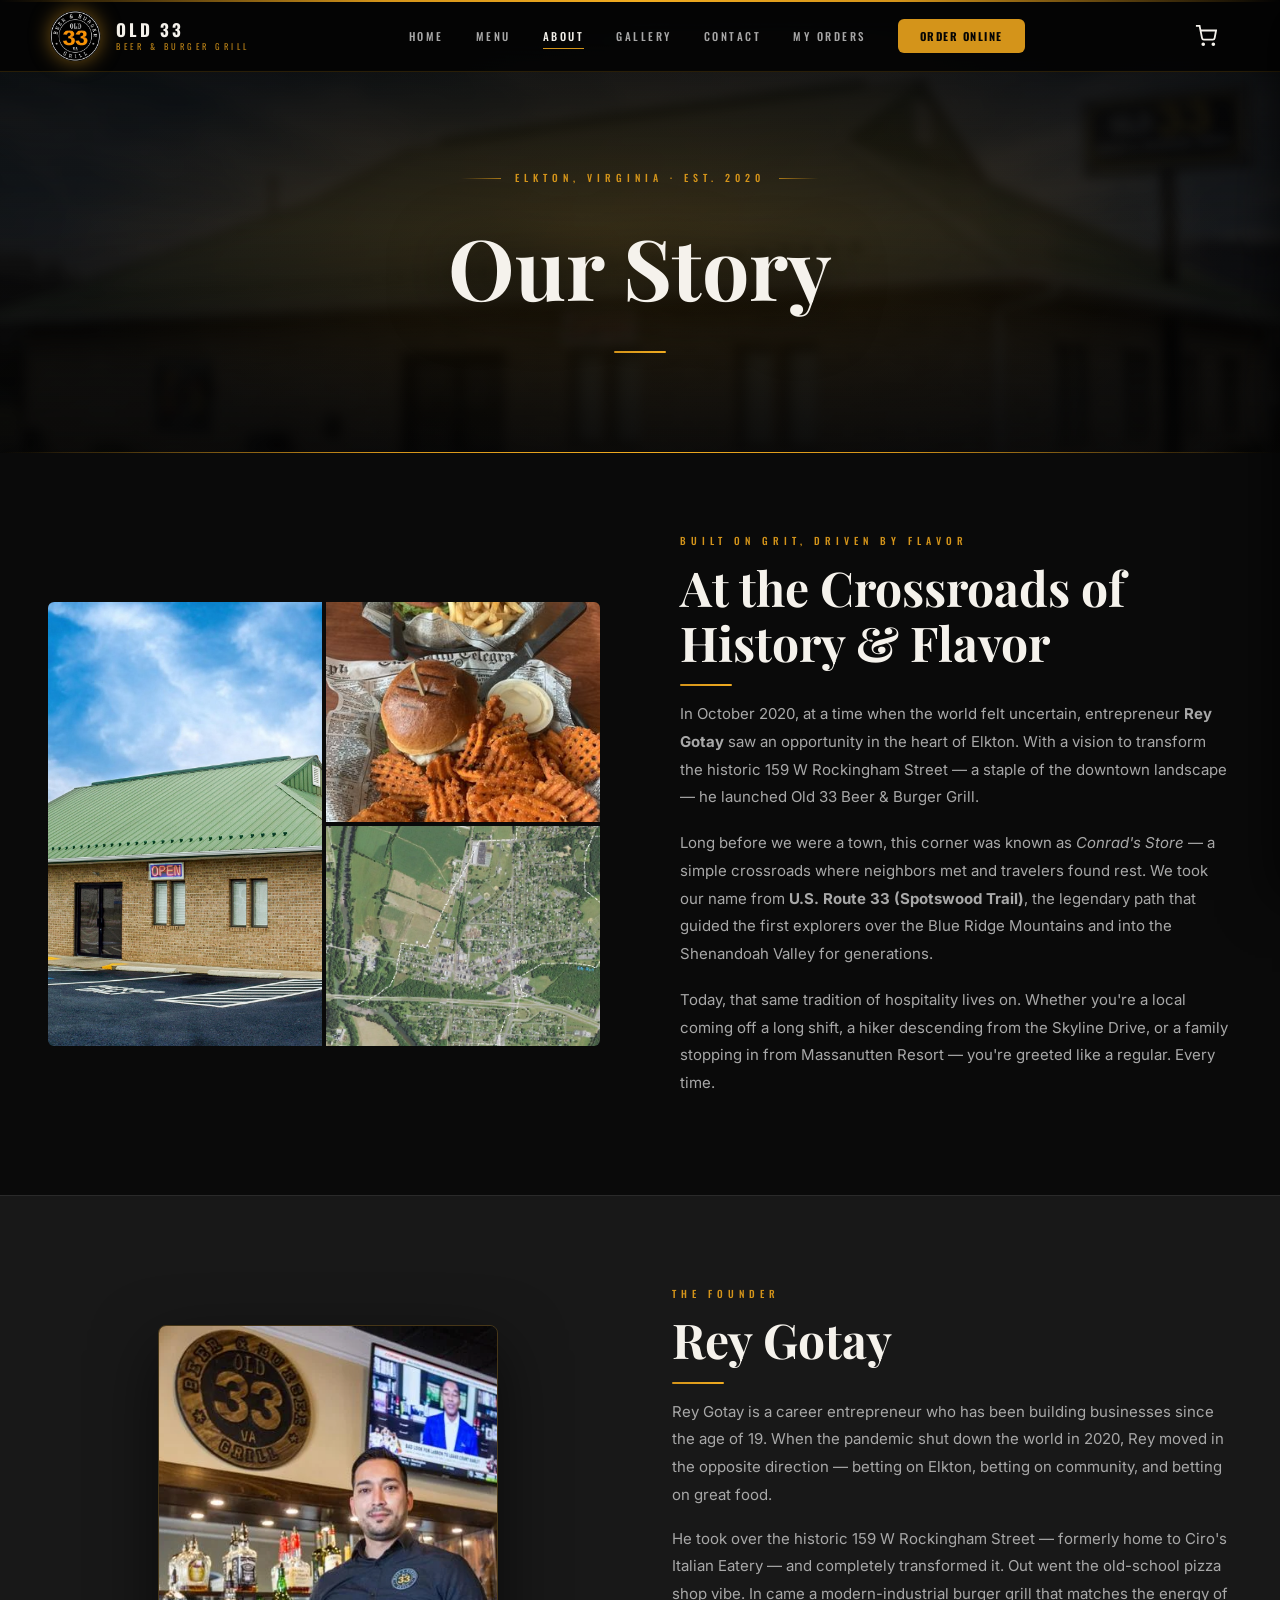
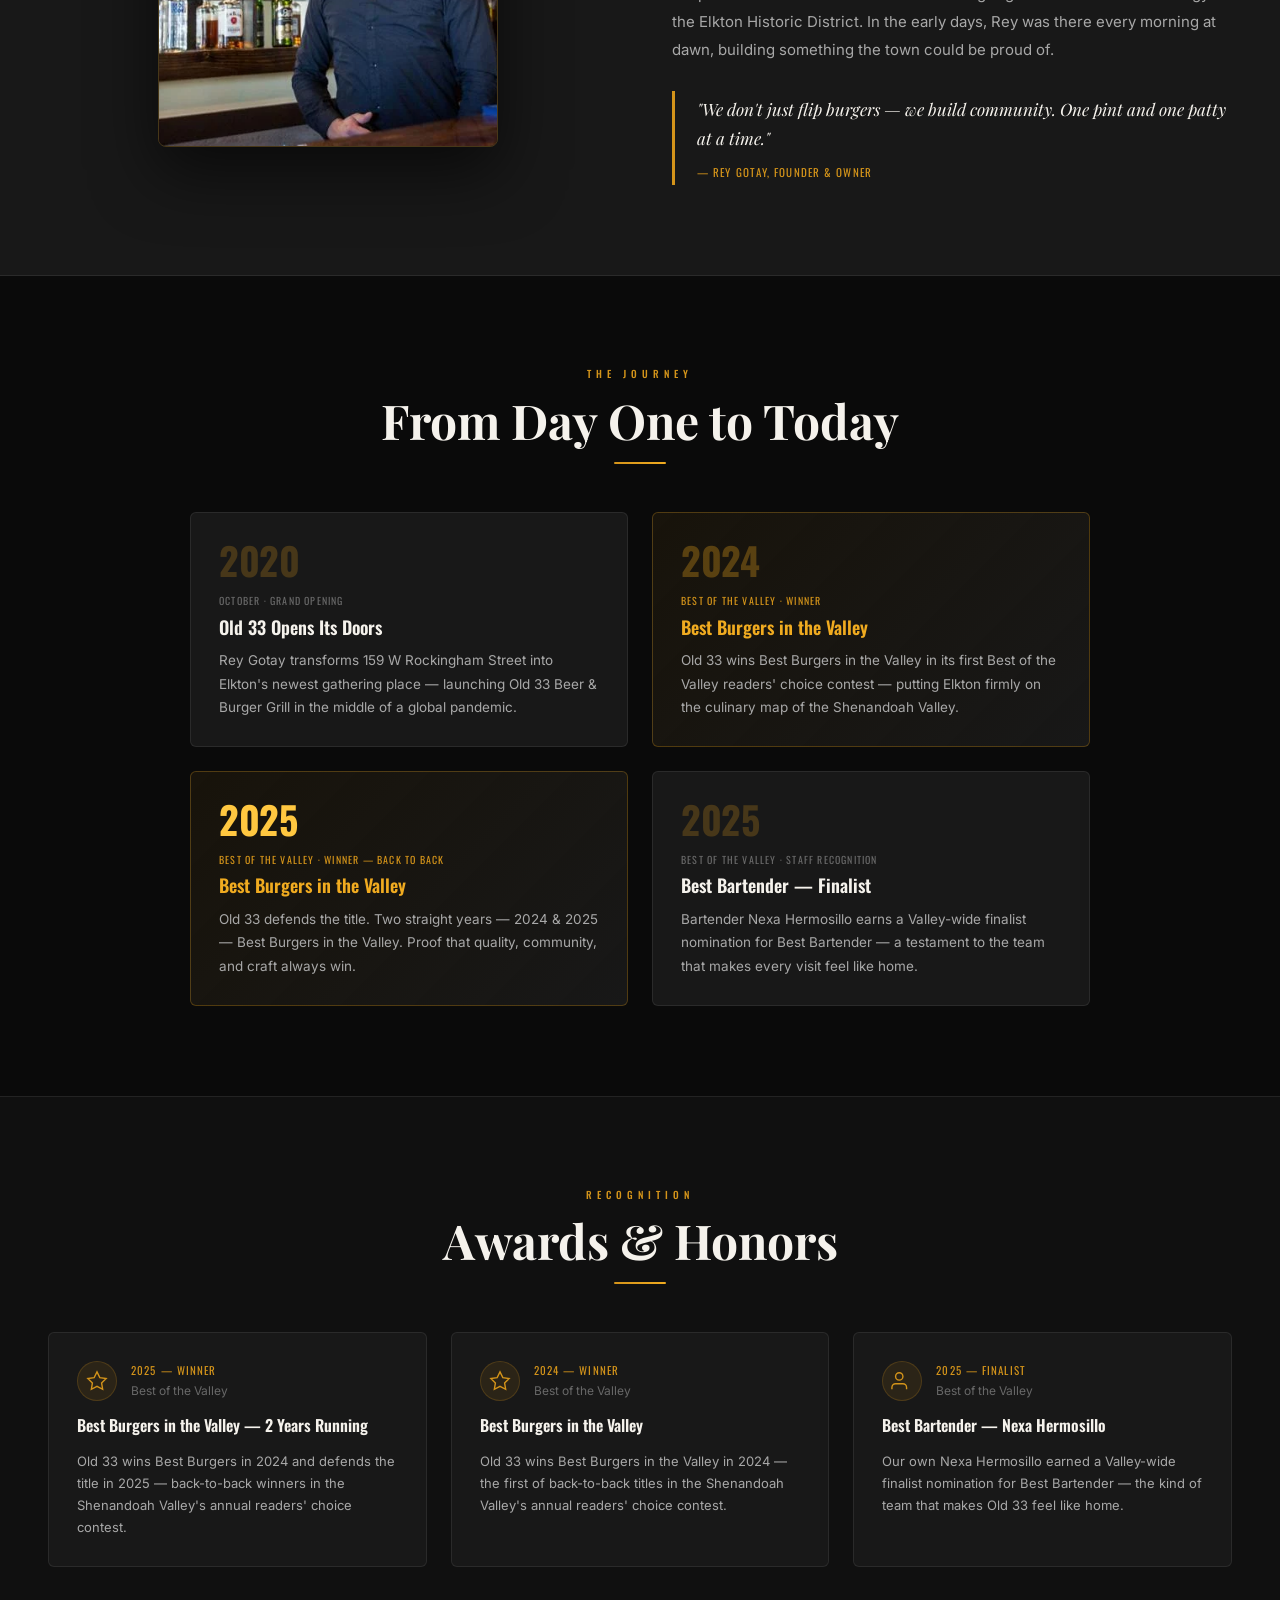
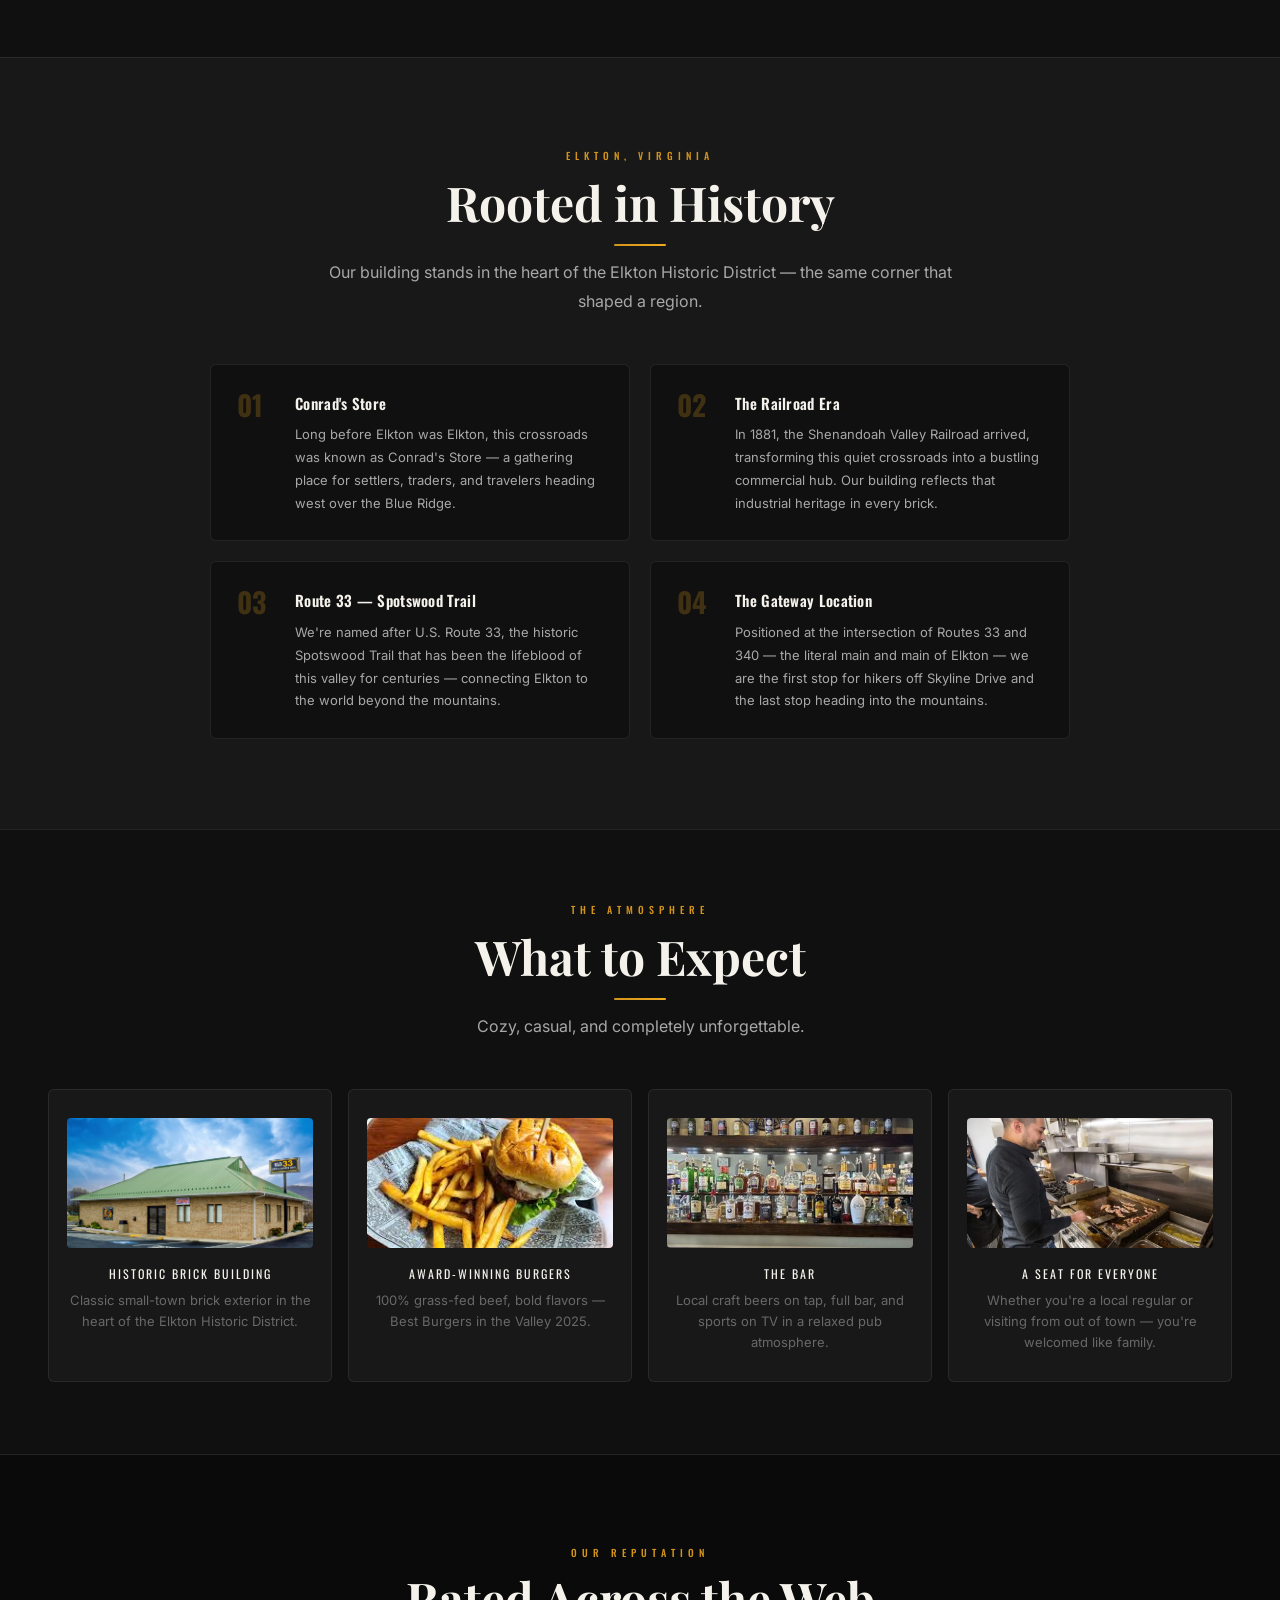
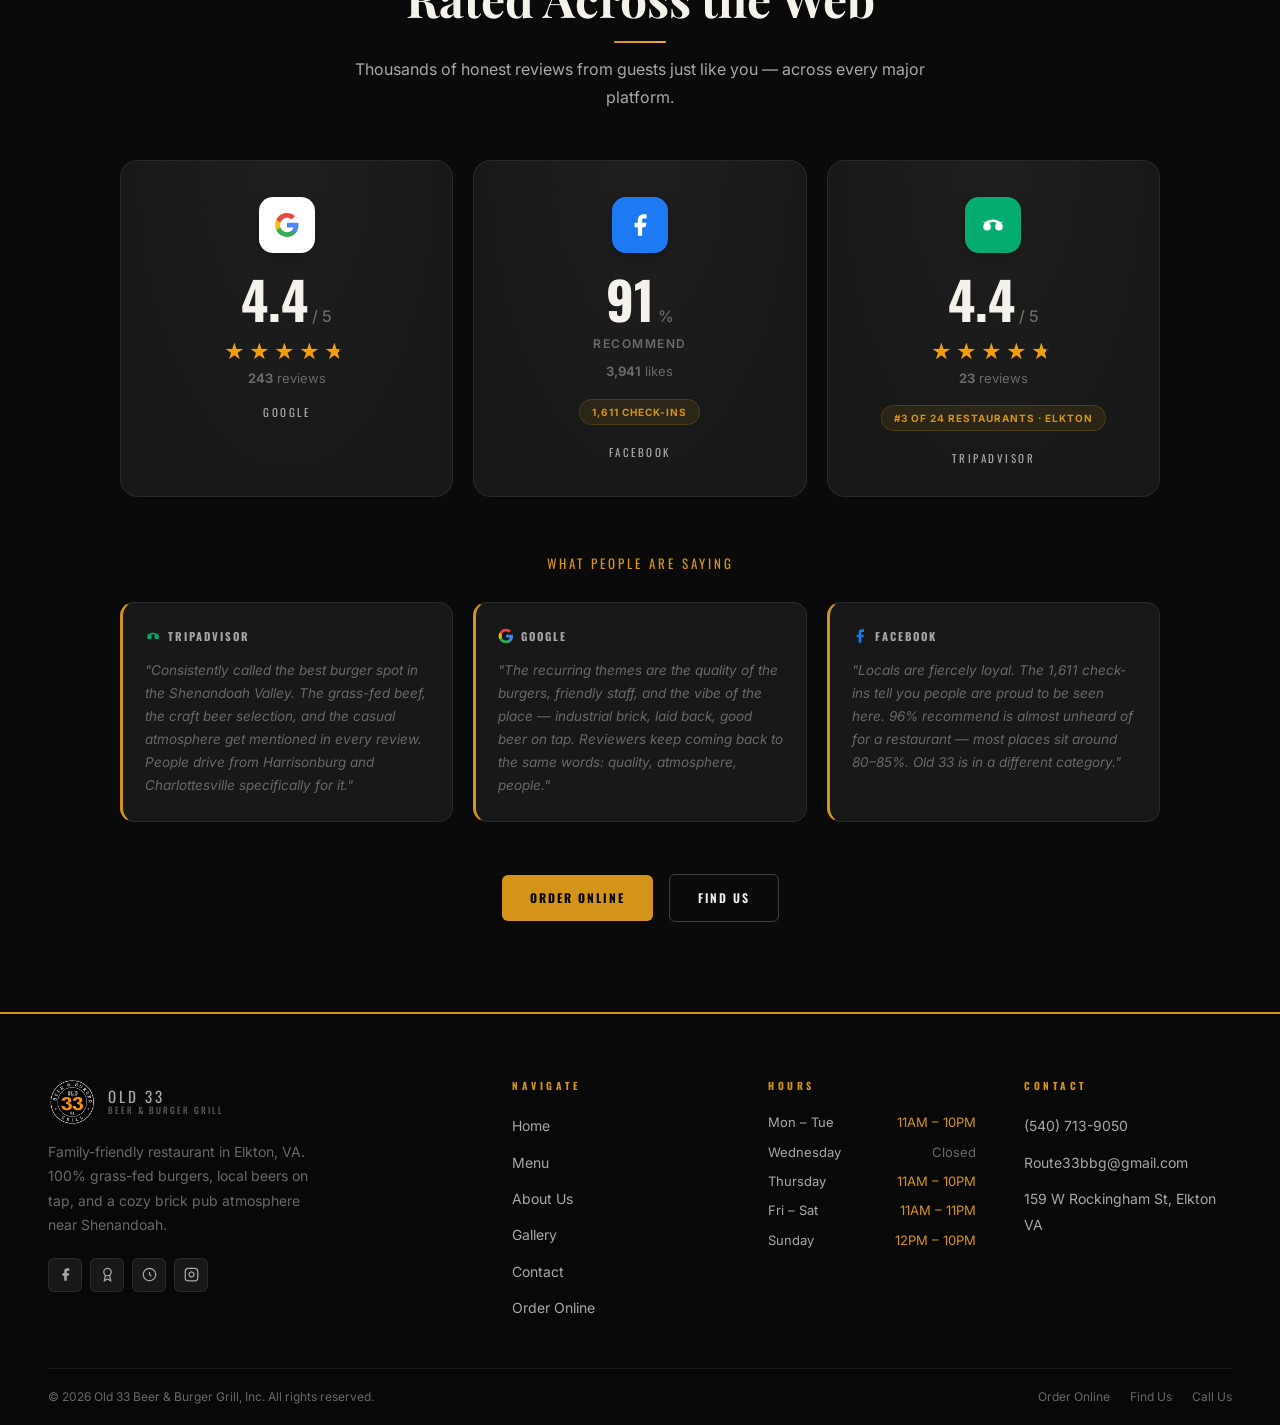
==== commit cbb13cc6: "Add My Orders page, remember me in checkout, fix popup persistence - New account.html: email lookup " ====
--- a/about.html
+++ b/about.html
@@ -46,6 +46,7 @@
       <li><a href="about.html">About</a></li>
       <li><a href="gallery.html">Gallery</a></li>
       <li><a href="contact.html">Contact</a></li>
+      <li><a href="account.html">My Orders</a></li>
       <li><a href="menu.html" class="nav-order">Order Online</a></li>
     </ul>
     <button class="nav-ham" id="navHam" aria-label="Open menu">
@@ -59,6 +60,7 @@
   <a href="about.html">About</a>
   <a href="gallery.html">Gallery</a>
   <a href="contact.html">Contact</a>
+  <a href="account.html">My Orders</a>
   <a href="menu.html" class="mob-order">Order Online</a>
 </div>
 
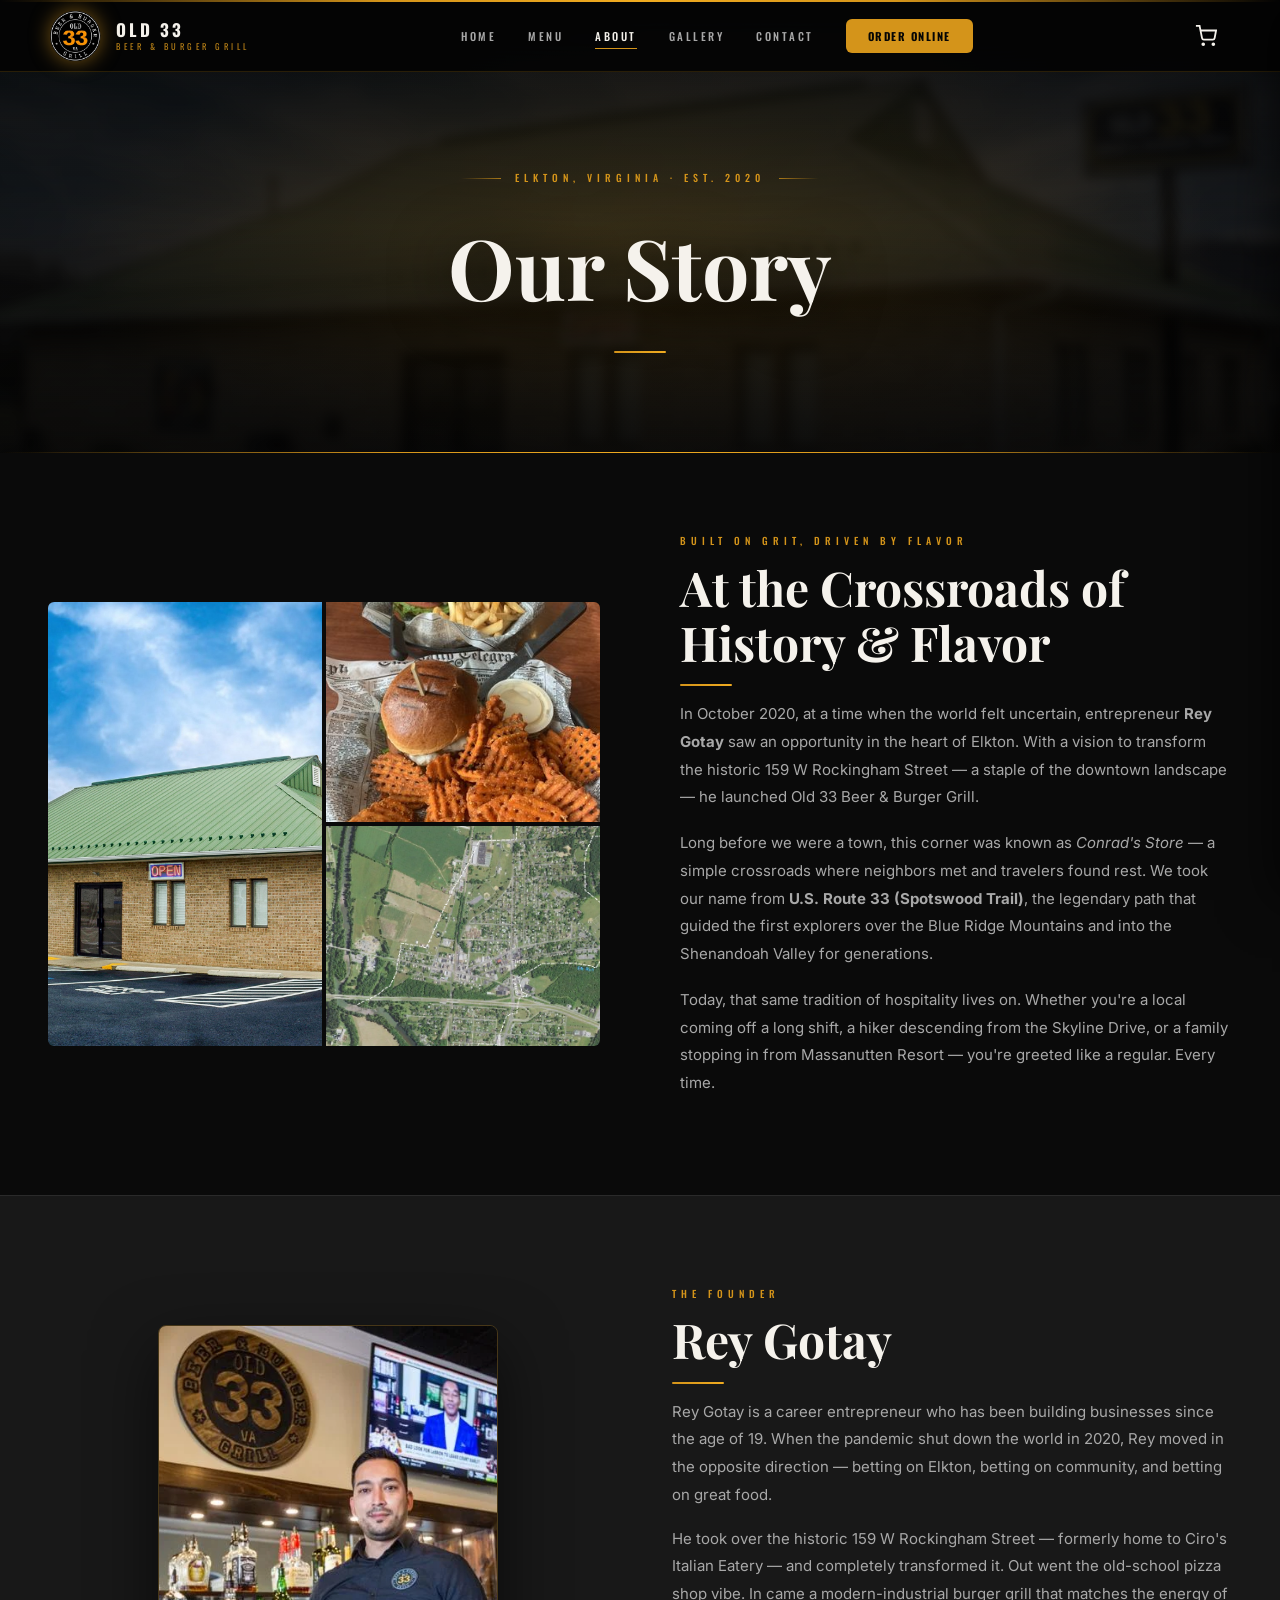
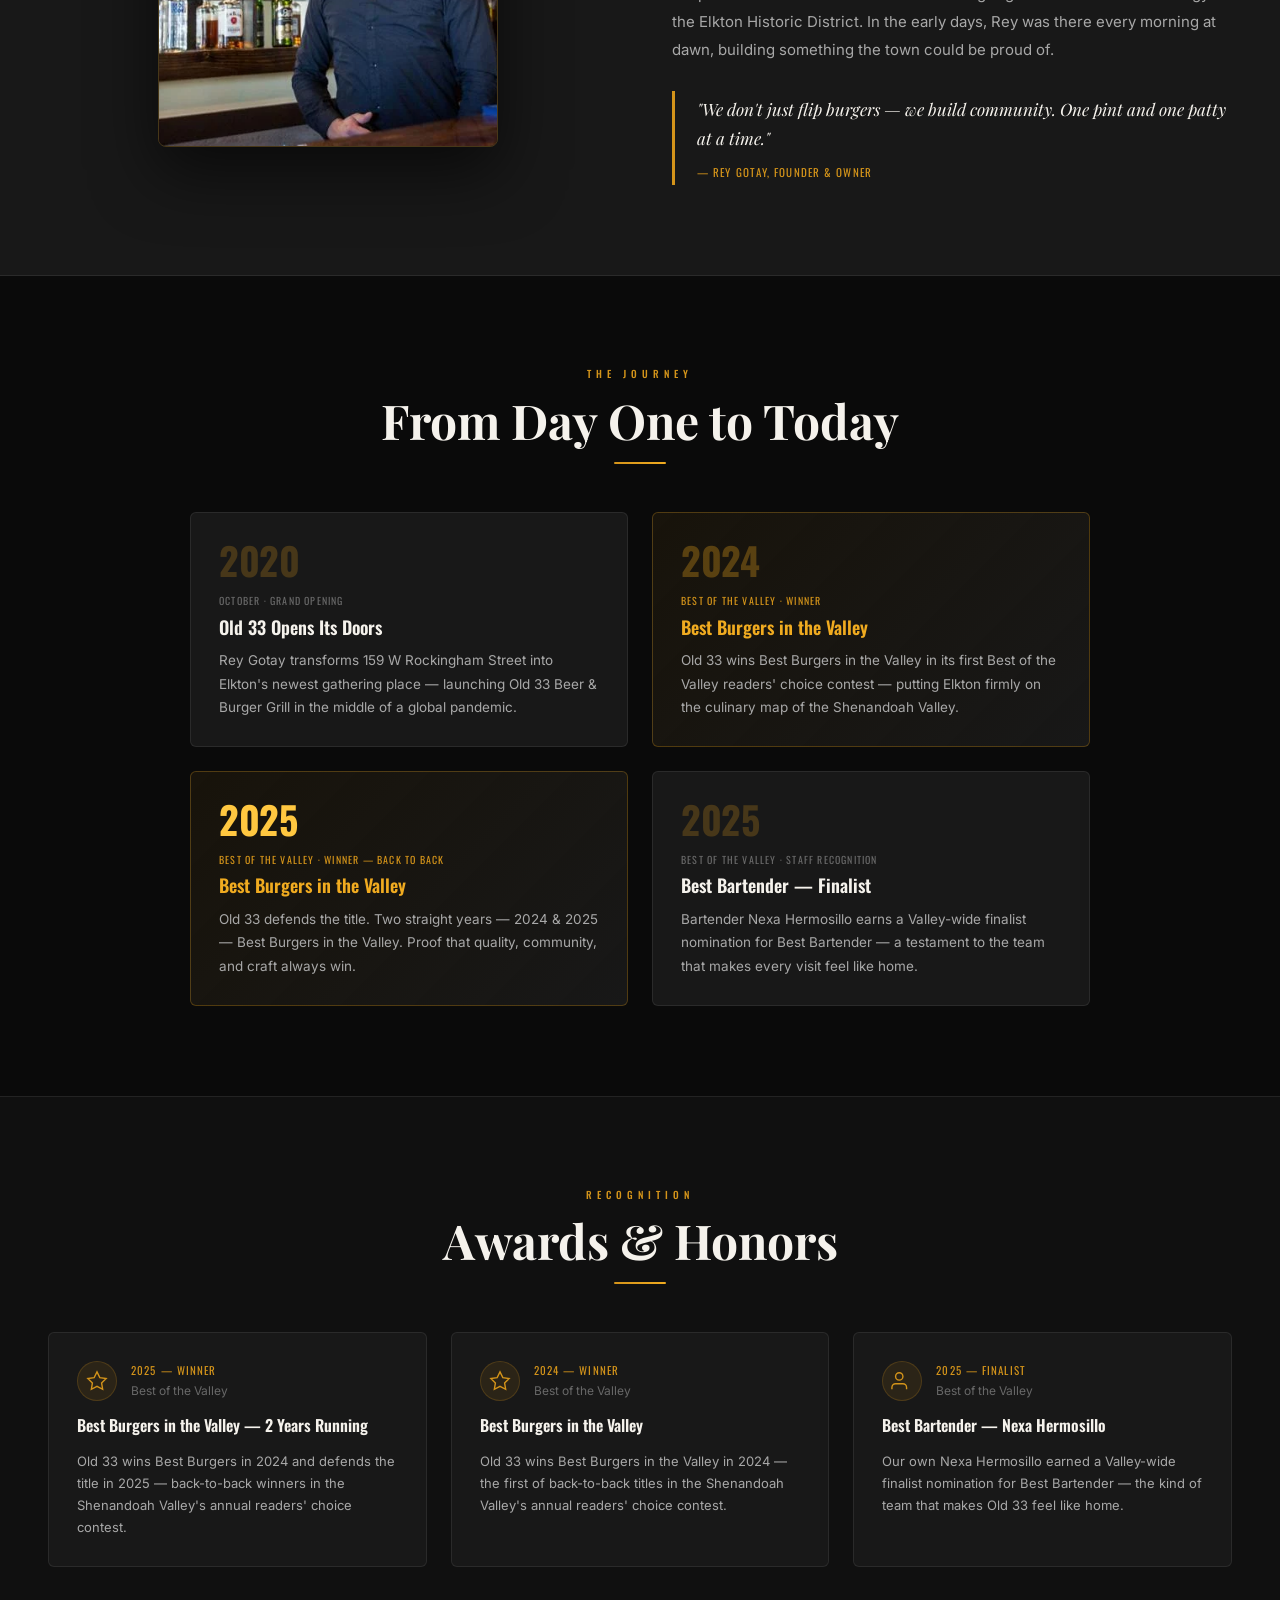
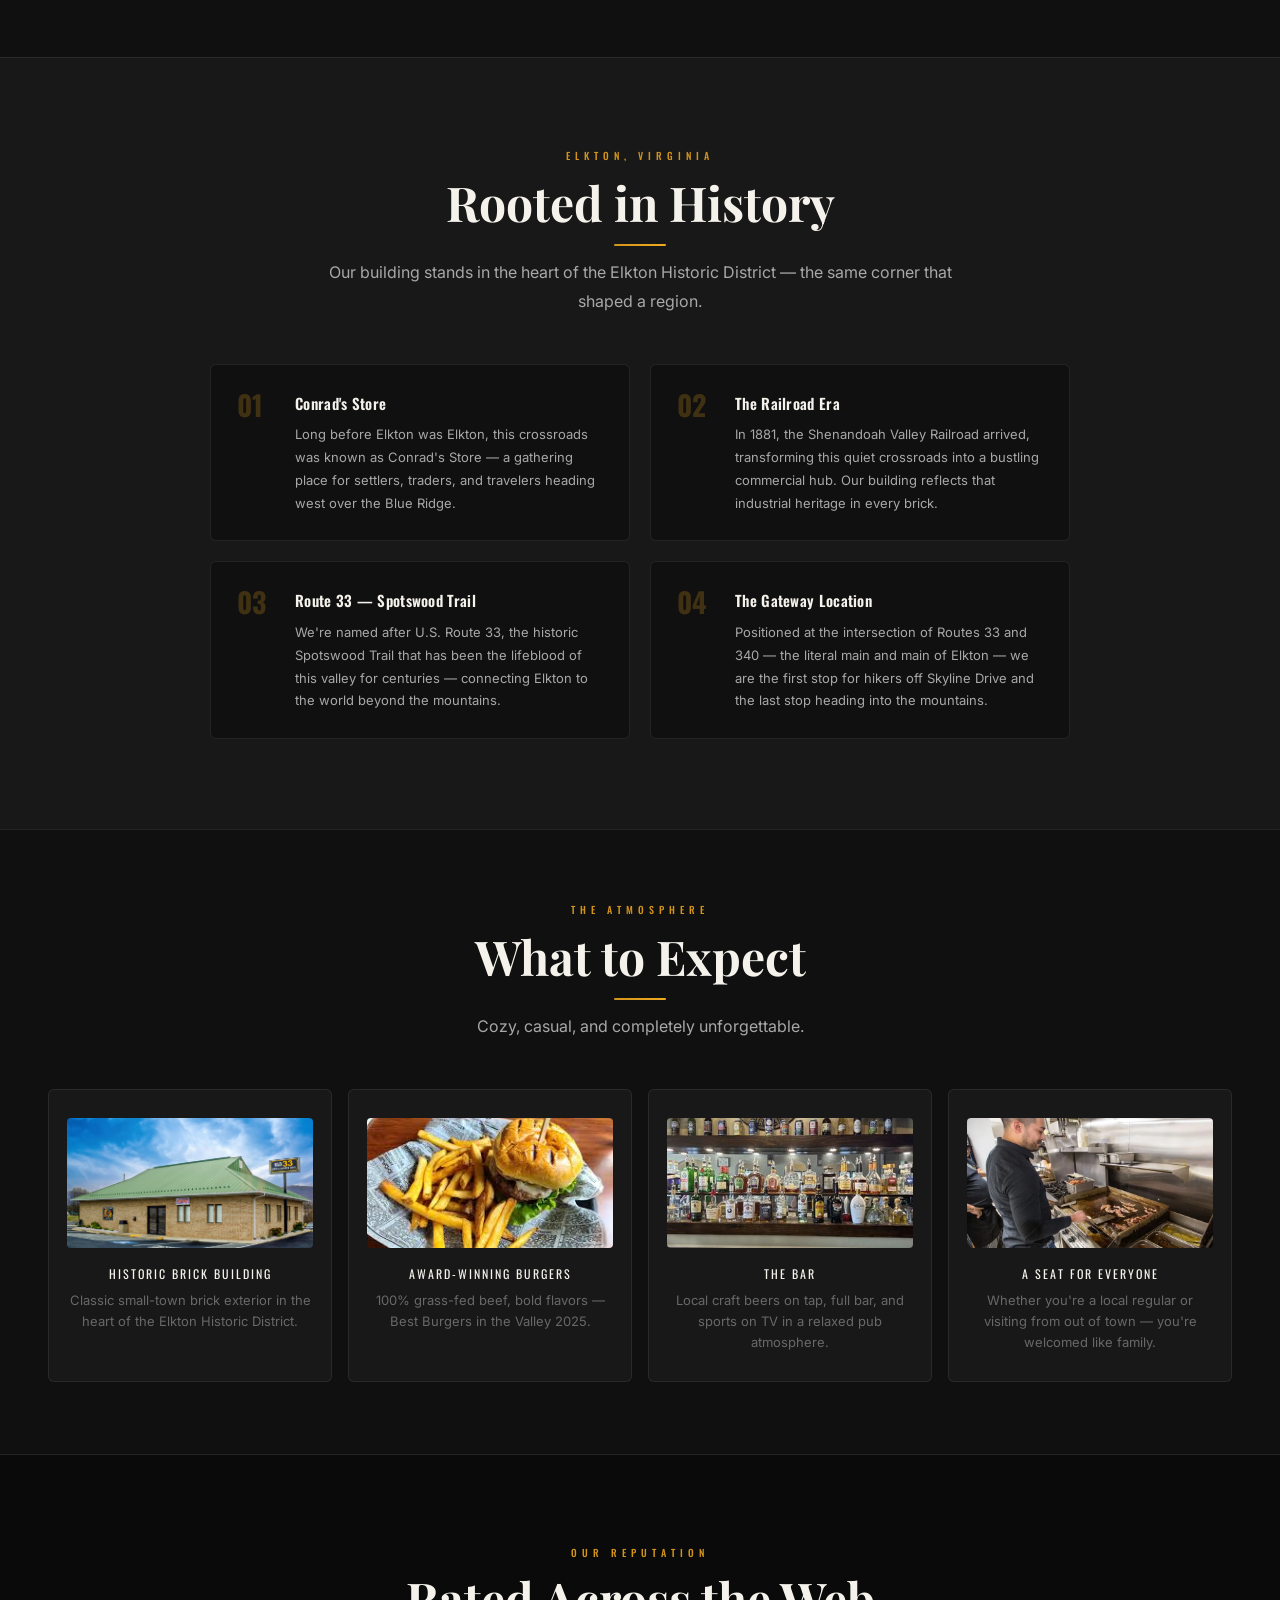
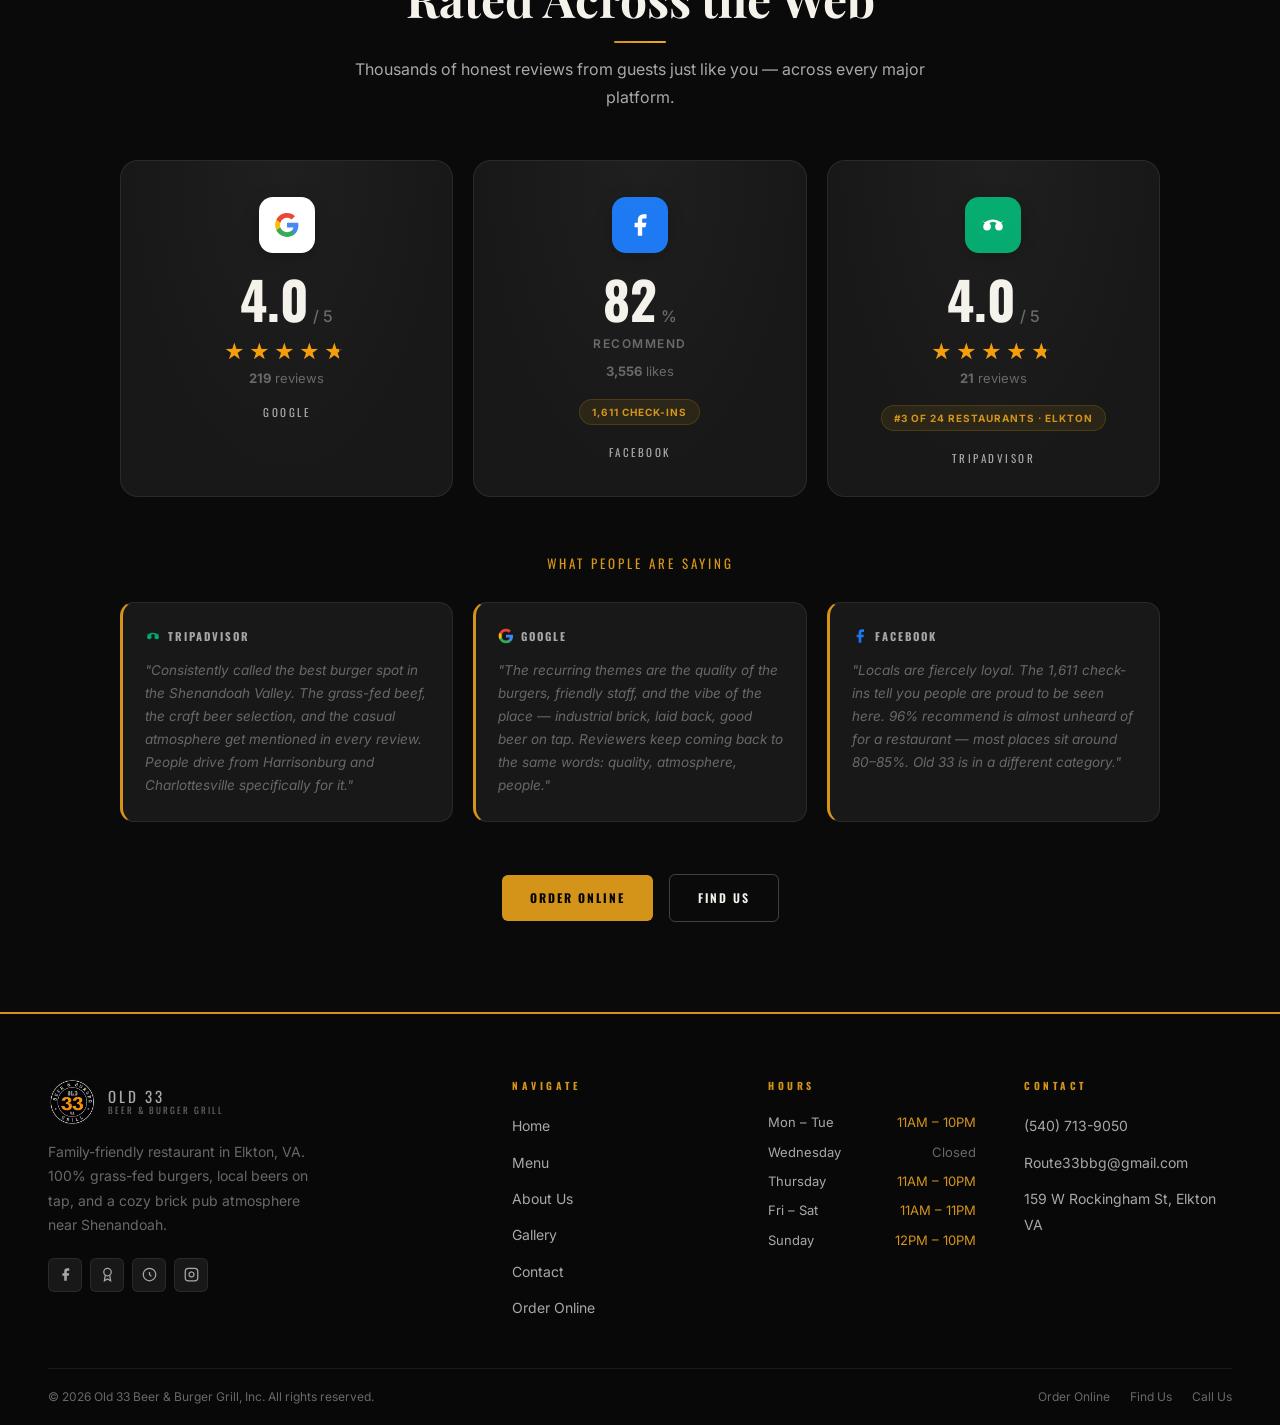
==== commit bcee406f: "Remove My Orders nav link from all pages Co-Authored-By: Claude Sonnet 4.6 <noreply@anthropic.com>" ====
--- a/about.html
+++ b/about.html
@@ -46,7 +46,6 @@
       <li><a href="about.html">About</a></li>
       <li><a href="gallery.html">Gallery</a></li>
       <li><a href="contact.html">Contact</a></li>
-      <li><a href="account.html">My Orders</a></li>
       <li><a href="menu.html" class="nav-order">Order Online</a></li>
     </ul>
     <button class="nav-ham" id="navHam" aria-label="Open menu">
@@ -60,7 +59,6 @@
   <a href="about.html">About</a>
   <a href="gallery.html">Gallery</a>
   <a href="contact.html">Contact</a>
-  <a href="account.html">My Orders</a>
   <a href="menu.html" class="mob-order">Order Online</a>
 </div>
 
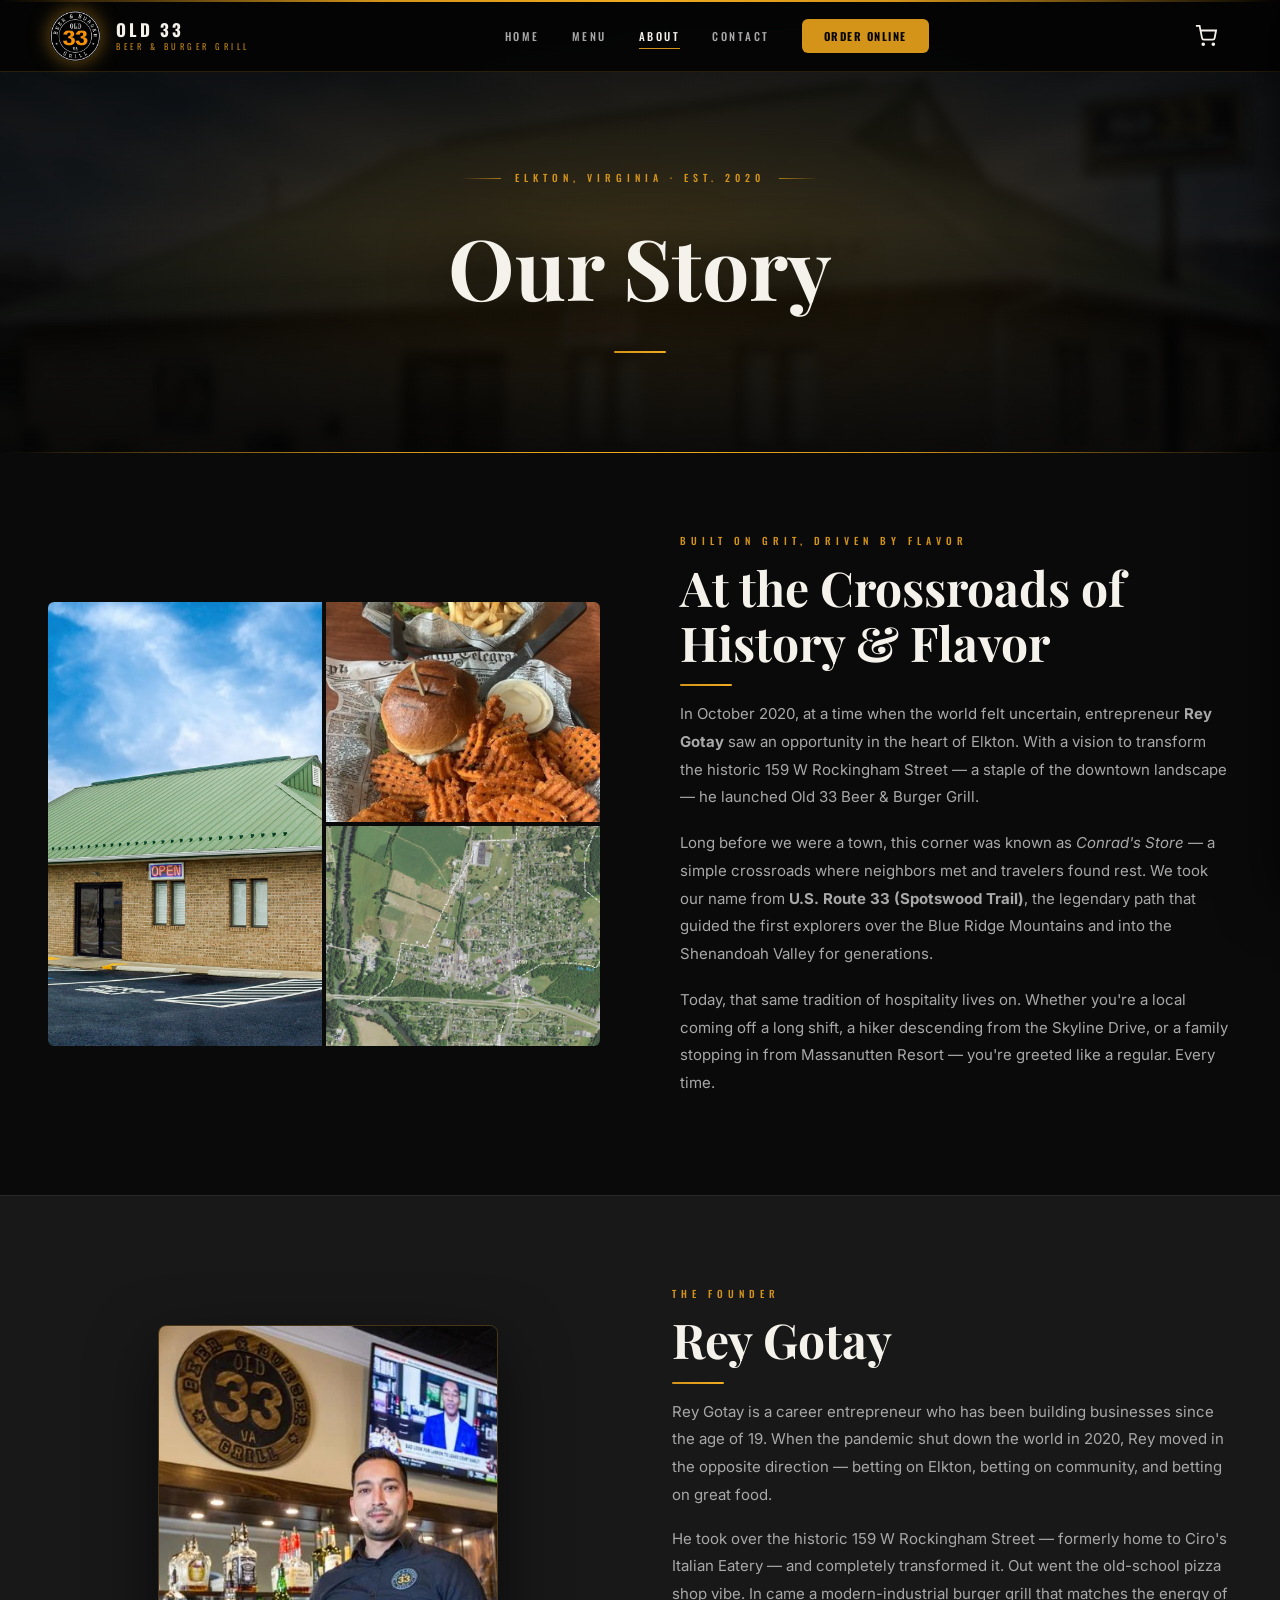
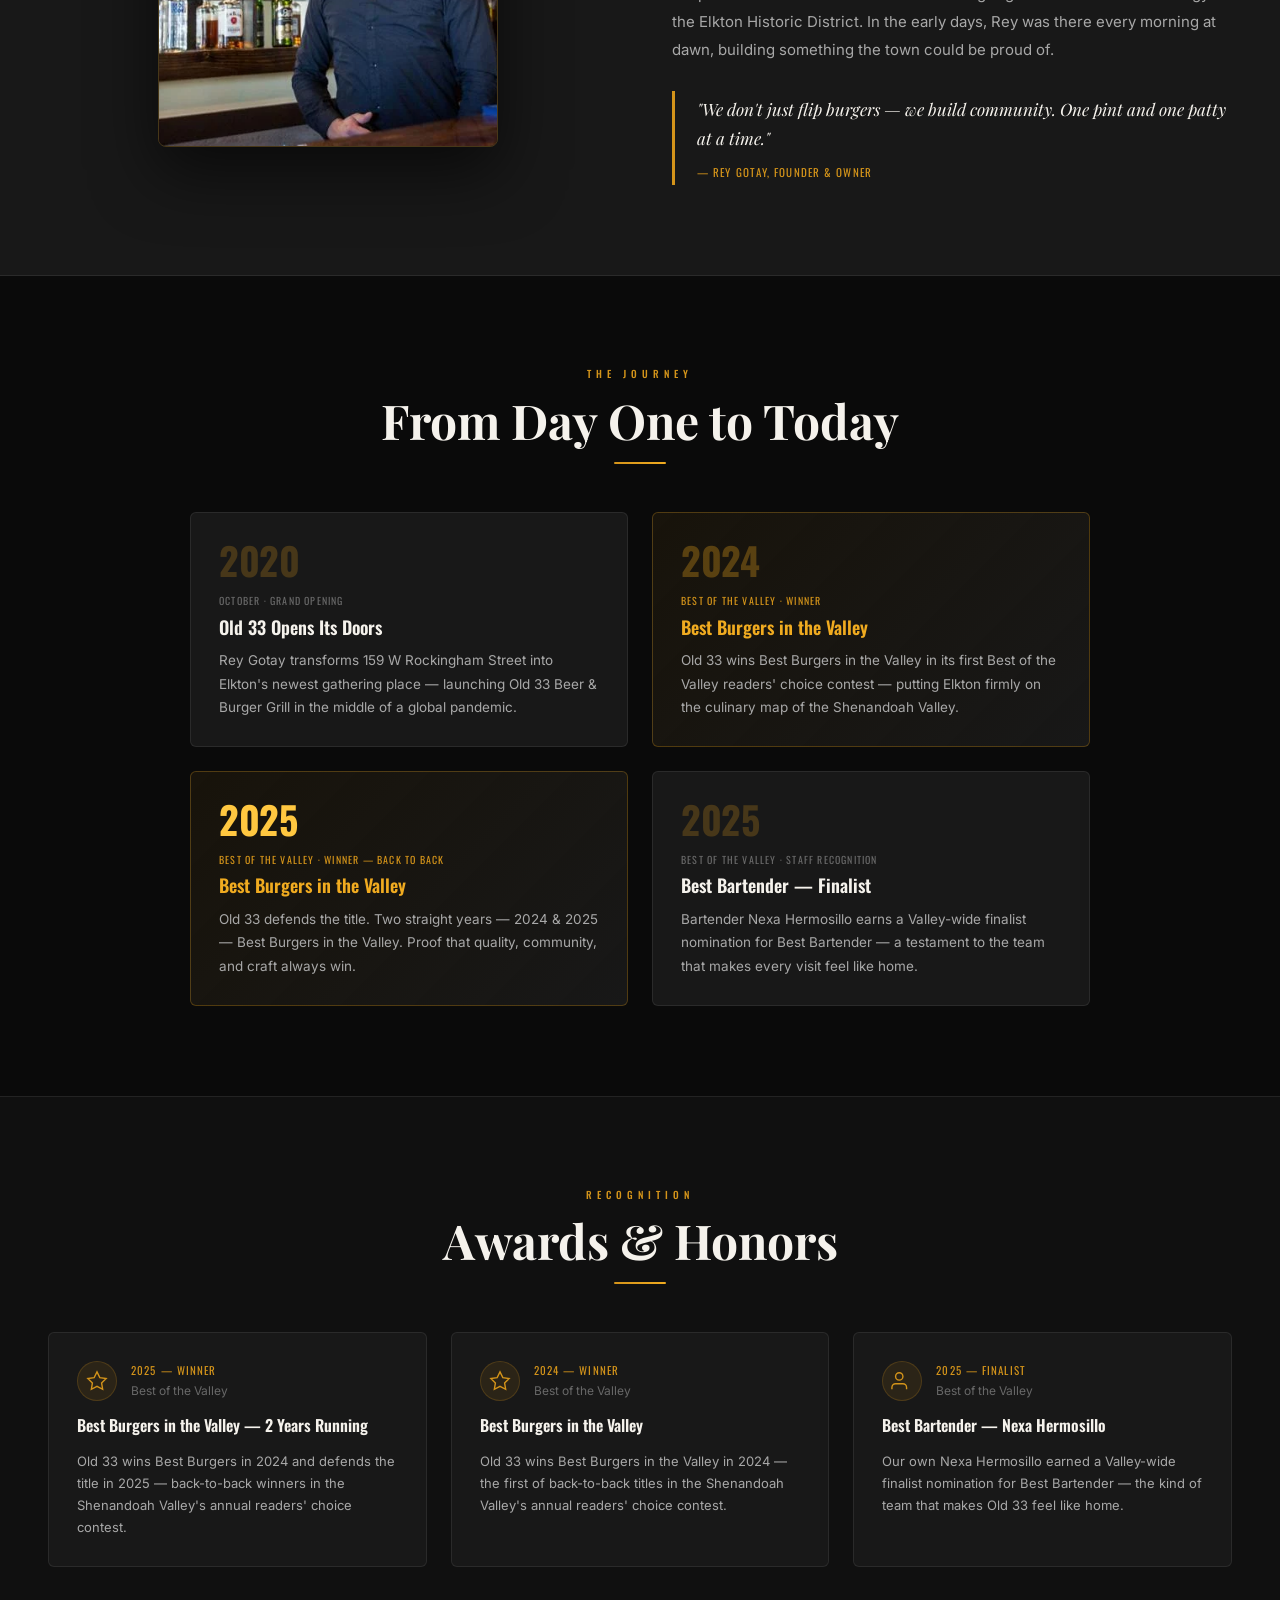
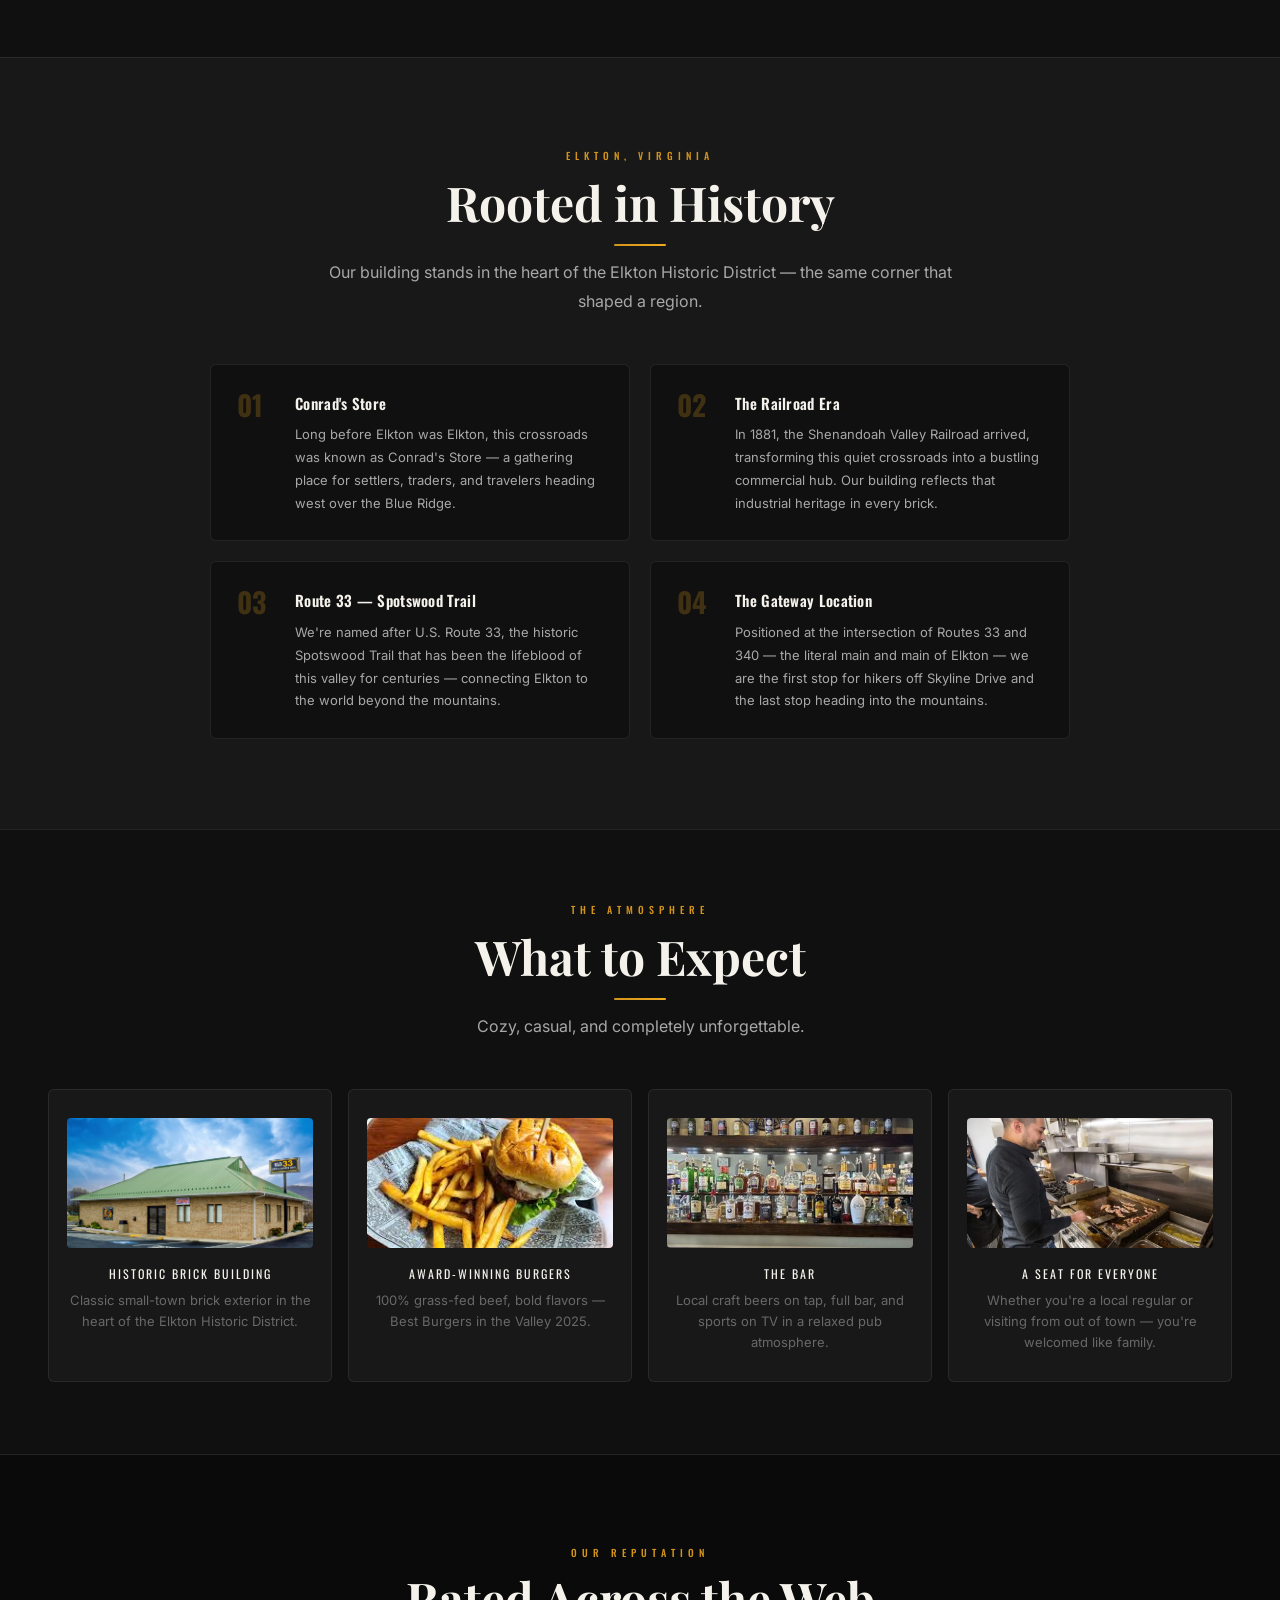
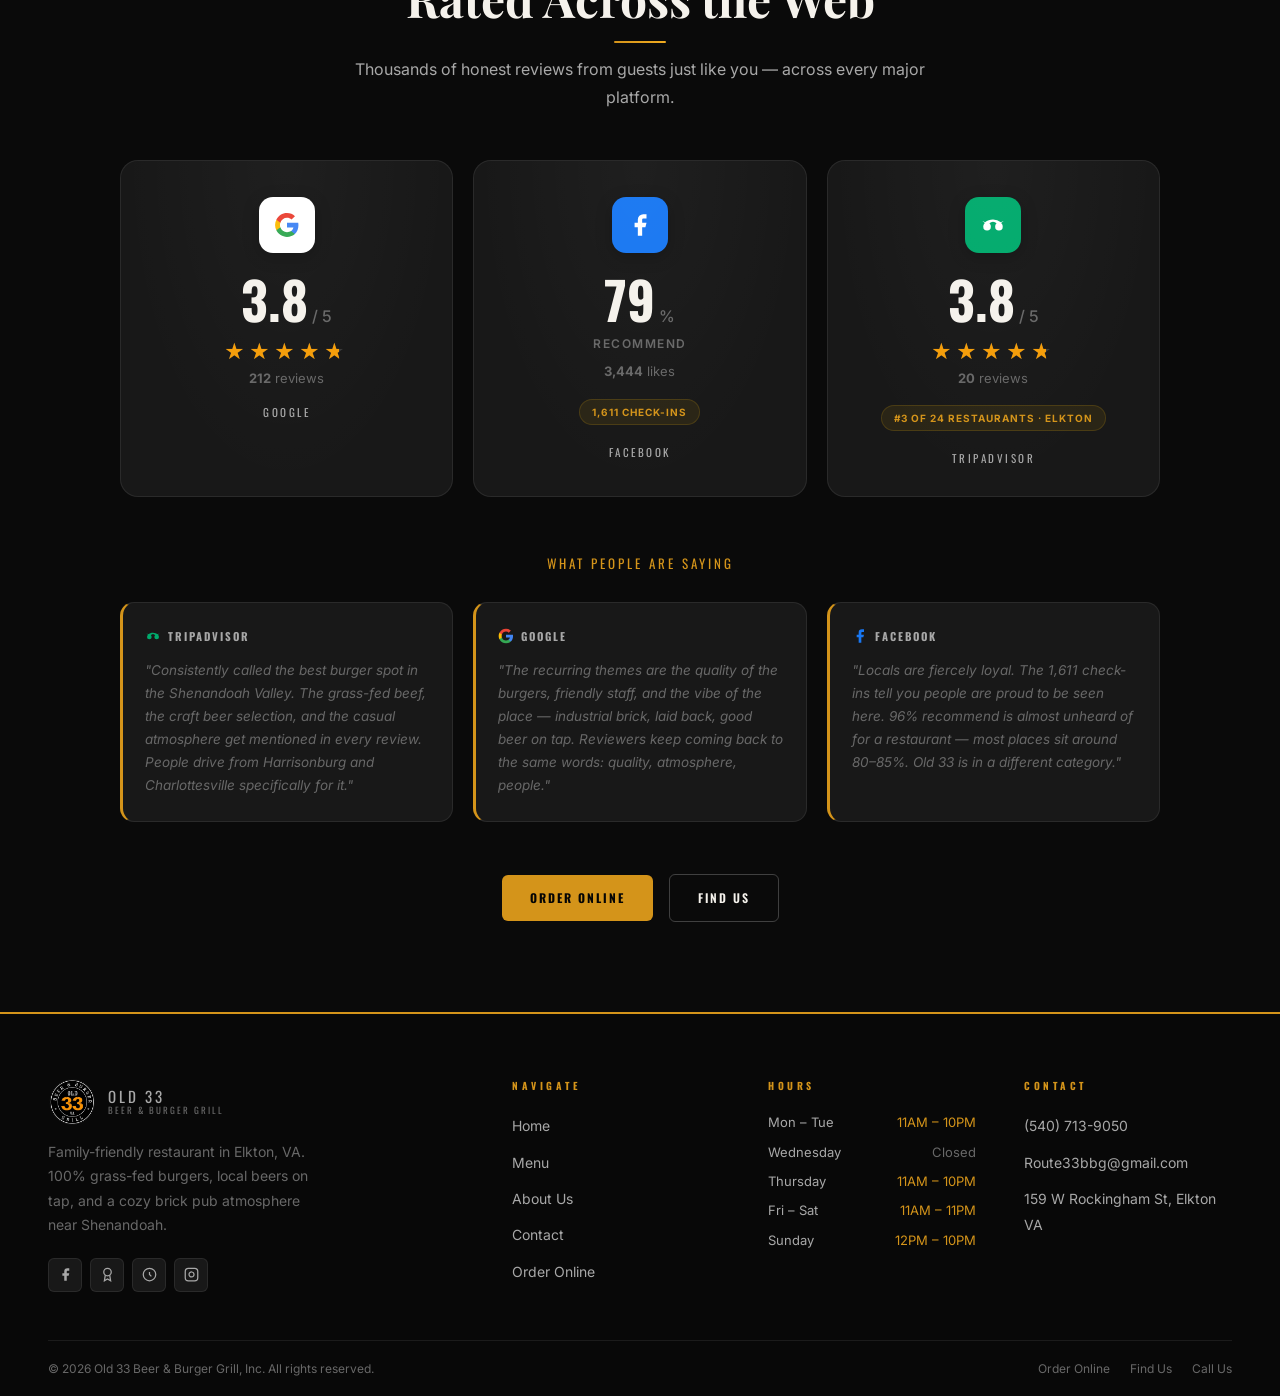
==== commit 9473c4c8: "Remove Gallery nav link from all pages Co-Authored-By: Claude Sonnet 4.6 <noreply@anthropic.com>" ====
--- a/about.html
+++ b/about.html
@@ -44,7 +44,6 @@
       <li><a href="index.html">Home</a></li>
       <li><a href="menu.html">Menu</a></li>
       <li><a href="about.html">About</a></li>
-      <li><a href="gallery.html">Gallery</a></li>
       <li><a href="contact.html">Contact</a></li>
       <li><a href="menu.html" class="nav-order">Order Online</a></li>
     </ul>
@@ -57,7 +56,6 @@
   <a href="index.html">Home</a>
   <a href="menu.html">Menu</a>
   <a href="about.html">About</a>
-  <a href="gallery.html">Gallery</a>
   <a href="contact.html">Contact</a>
   <a href="menu.html" class="mob-order">Order Online</a>
 </div>
@@ -467,7 +465,7 @@
           <a href="https://www.instagram.com/old33bbg/" target="_blank" rel="noopener" title="Instagram"><svg viewBox="0 0 24 24" fill="none" stroke="currentColor" stroke-width="2" style="color:var(--gray)"><rect x="2" y="2" width="20" height="20" rx="5" ry="5"/><path d="M16 11.37A4 4 0 1 1 12.63 8 4 4 0 0 1 16 11.37z"/><line x1="17.5" y1="6.5" x2="17.51" y2="6.5"/></svg></a>
         </div>
       </div>
-      <div class="ftr-col"><h4>Navigate</h4><ul><li><a href="index.html">Home</a></li><li><a href="menu.html">Menu</a></li><li><a href="about.html">About Us</a></li><li><a href="gallery.html">Gallery</a></li><li><a href="contact.html">Contact</a></li><li><a href="menu.html">Order Online</a></li></ul></div>
+      <div class="ftr-col"><h4>Navigate</h4><ul><li><a href="index.html">Home</a></li><li><a href="menu.html">Menu</a></li><li><a href="about.html">About Us</a></li><li><a href="contact.html">Contact</a></li><li><a href="menu.html">Order Online</a></li></ul></div>
       <div class="ftr-col"><h4>Hours</h4><div class="ftr-hrs"><div class="fhr"><span class="fd-col">Mon – Tue</span><span class="ft">11AM – 10PM</span></div><div class="fhr"><span class="fd-col">Wednesday</span><span class="fc">Closed</span></div><div class="fhr"><span class="fd-col">Thursday</span><span class="ft">11AM – 10PM</span></div><div class="fhr"><span class="fd-col">Fri – Sat</span><span class="ft">11AM – 11PM</span></div><div class="fhr"><span class="fd-col">Sunday</span><span class="ft">12PM – 10PM</span></div></div></div>
       <div class="ftr-col"><h4>Contact</h4><ul><li><a href="tel:5407139050">(540) 713-9050</a></li><li><a href="mailto:Route33bbg@gmail.com">Route33bbg@gmail.com</a></li><li><a href="https://maps.google.com/?q=159+W+Rockingham+St,+Elkton,+VA+22827" target="_blank" rel="noopener">159 W Rockingham St, Elkton VA</a></li></ul></div>
     </div>
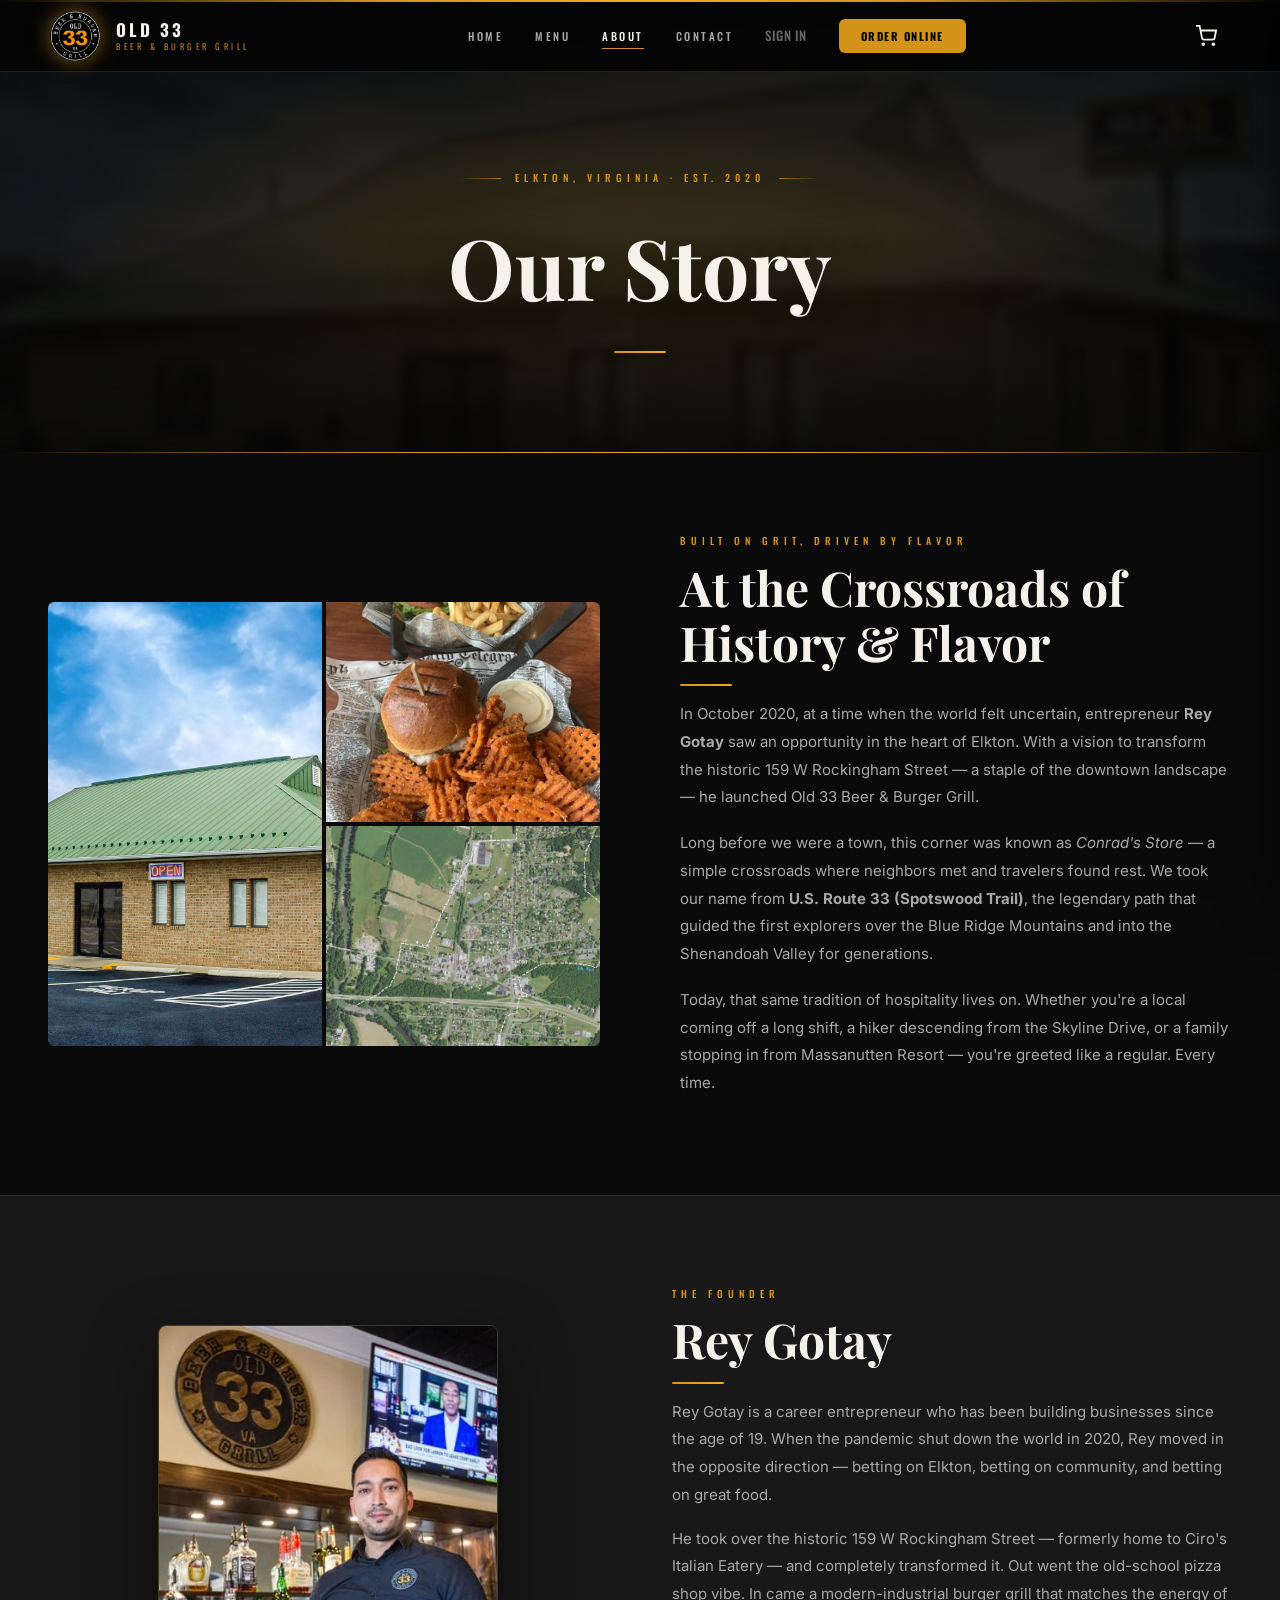
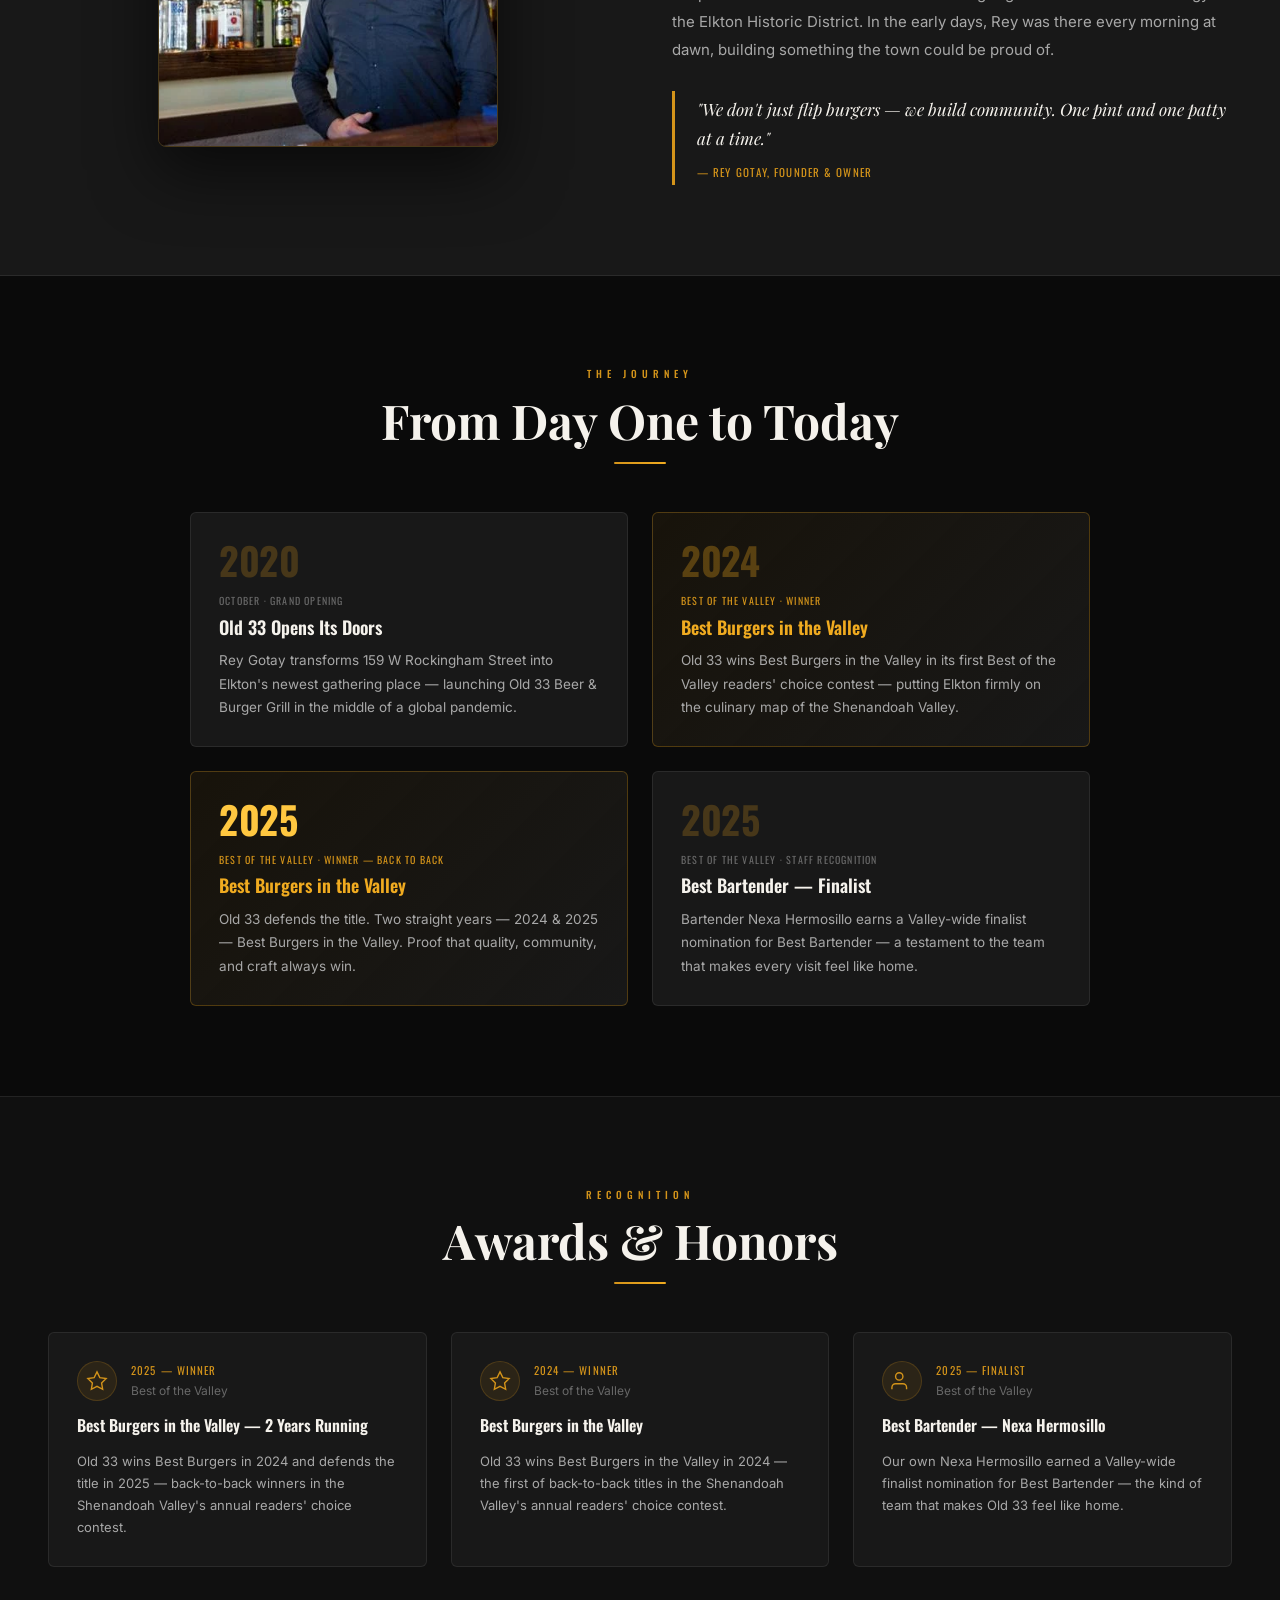
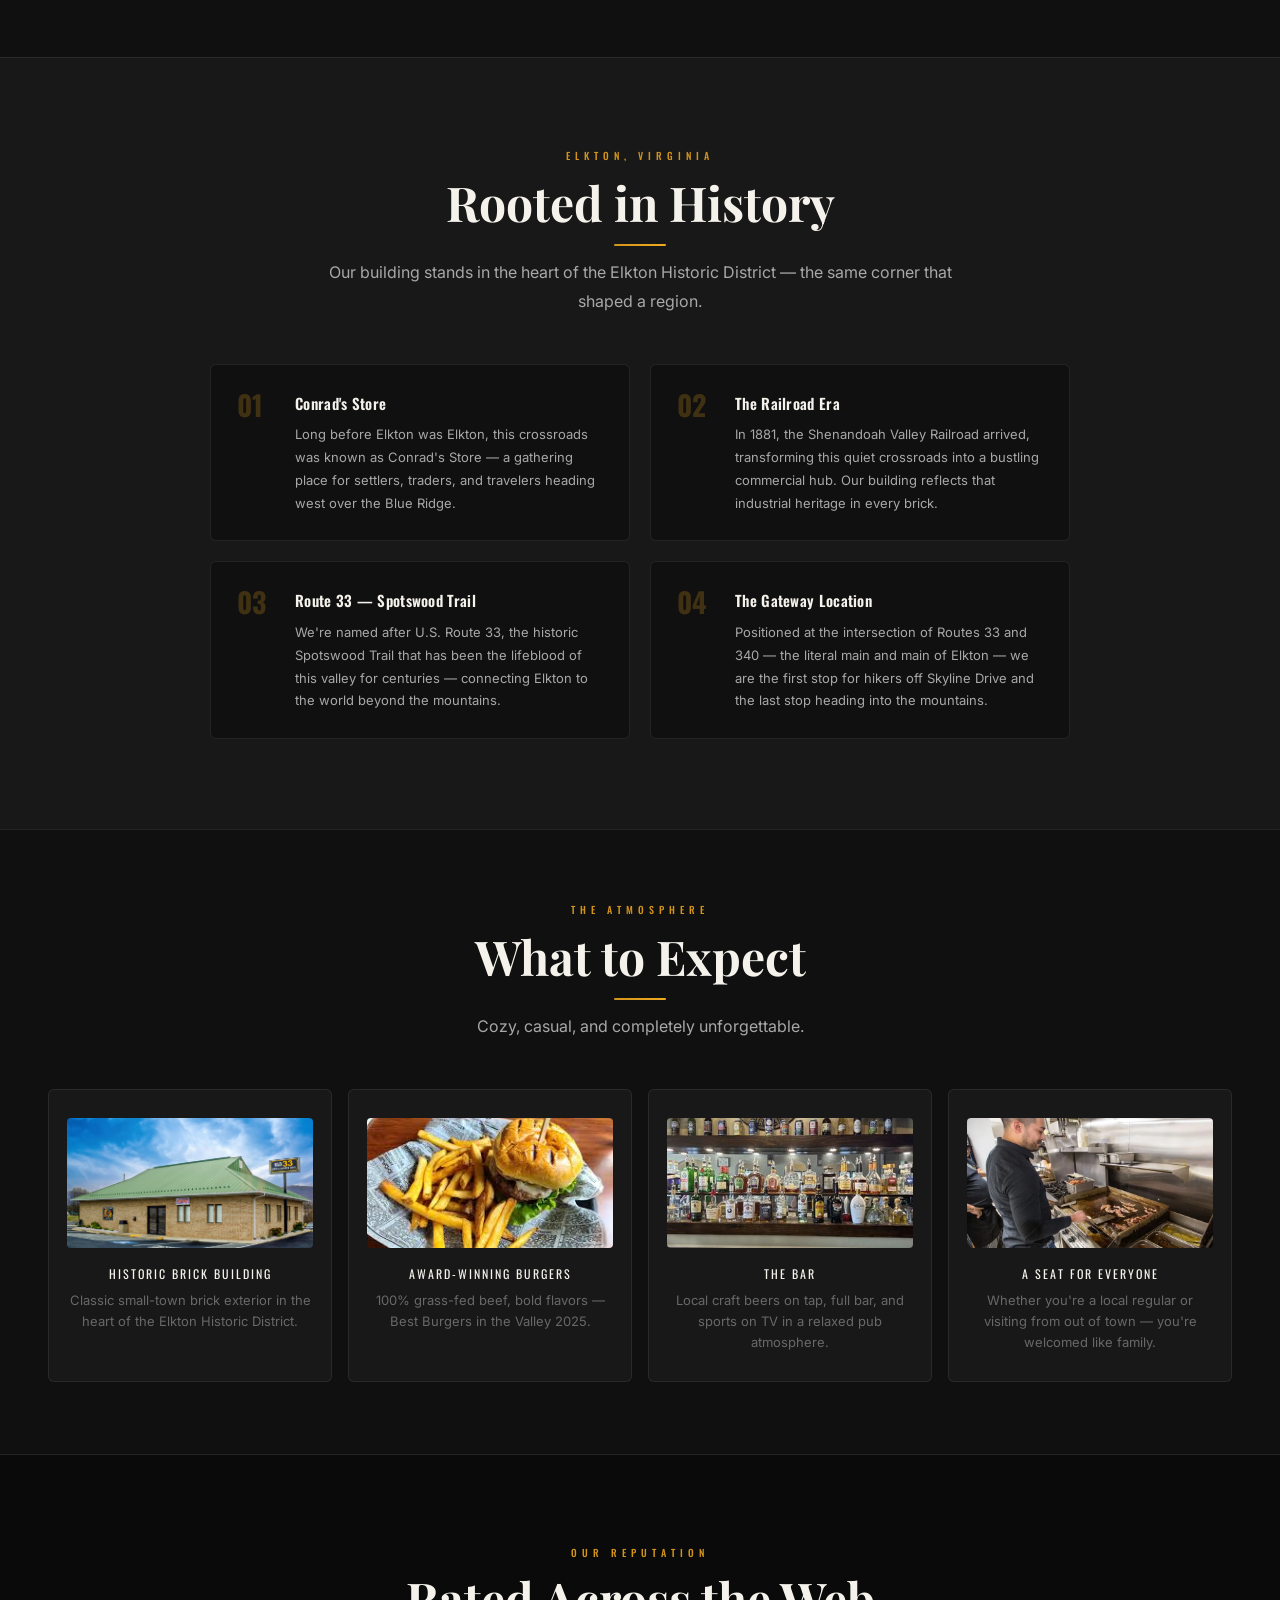
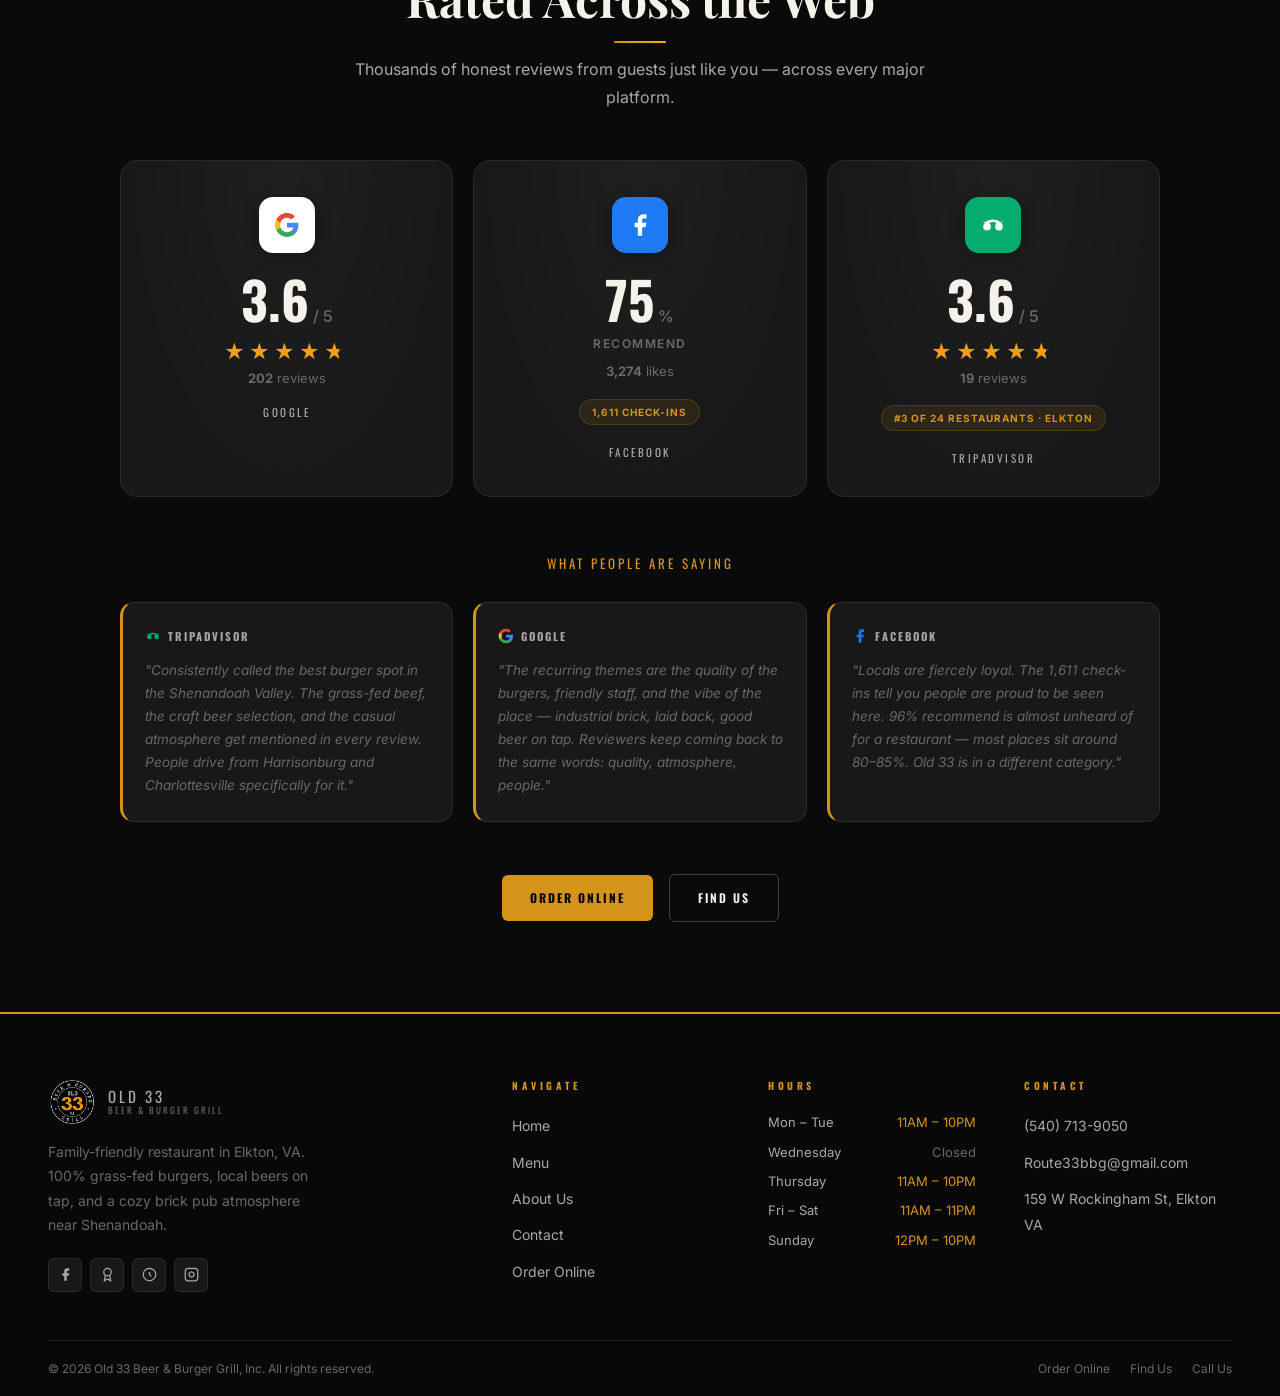
==== commit 7e767f7c: "Add Hi [Name] to navbar on all pages via shared members.js - Create js/members.js shared script for " ====
--- a/about.html
+++ b/about.html
@@ -45,6 +45,7 @@
       <li><a href="menu.html">Menu</a></li>
       <li><a href="about.html">About</a></li>
       <li><a href="contact.html">Contact</a></li>
+      <li><a href="index.html#join" id="navSignIn" style="font-size:13px;color:var(--dim);letter-spacing:.5px;">Sign In</a></li>
       <li><a href="menu.html" class="nav-order">Order Online</a></li>
     </ul>
     <button class="nav-ham" id="navHam" aria-label="Open menu">
@@ -57,6 +58,7 @@
   <a href="menu.html">Menu</a>
   <a href="about.html">About</a>
   <a href="contact.html">Contact</a>
+  <a href="index.html#join" id="mobSignIn" style="color:var(--dim);">Sign In</a>
   <a href="menu.html" class="mob-order">Order Online</a>
 </div>
 
@@ -479,5 +481,6 @@
 <script src="js/main.js"></script>
 <script src="js/cart.js?v=2"></script>
 <script src="js/checkout.js"></script>
+<script src="js/members.js"></script>
 </body>
 </html>
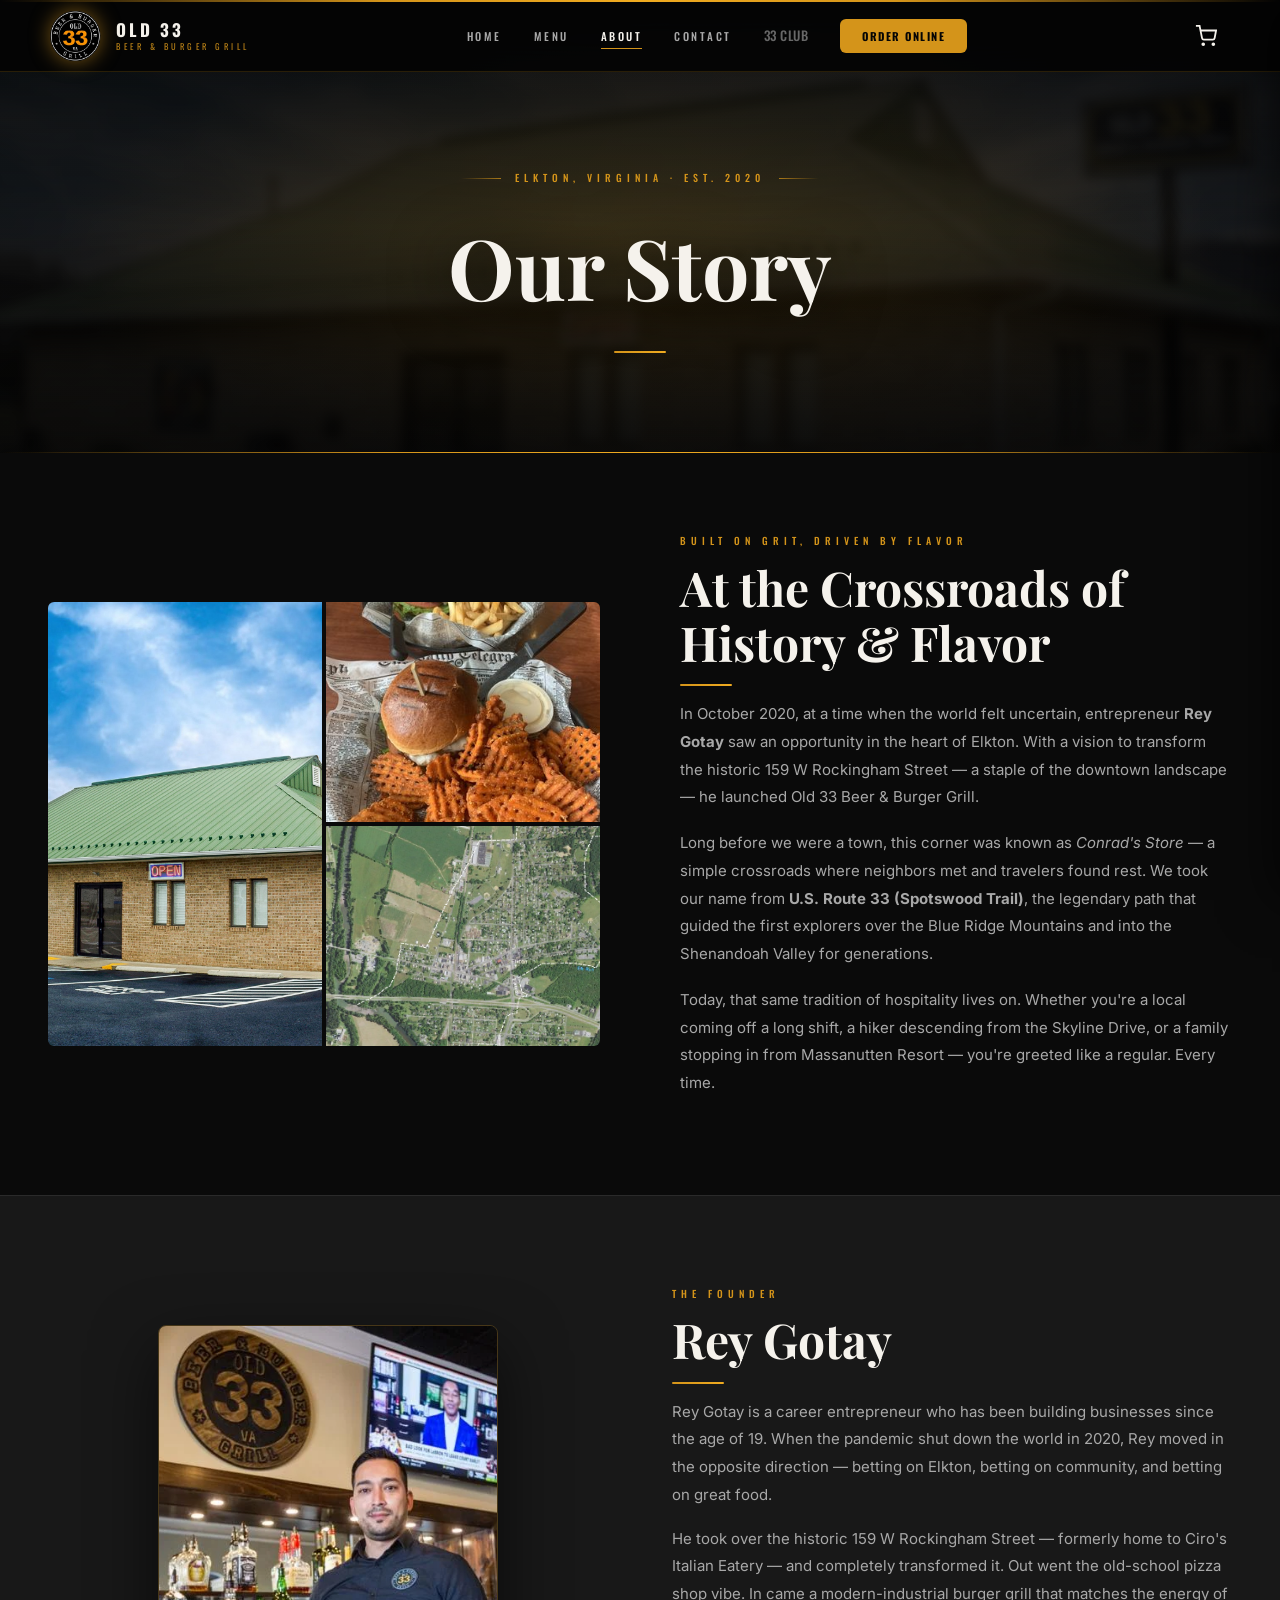
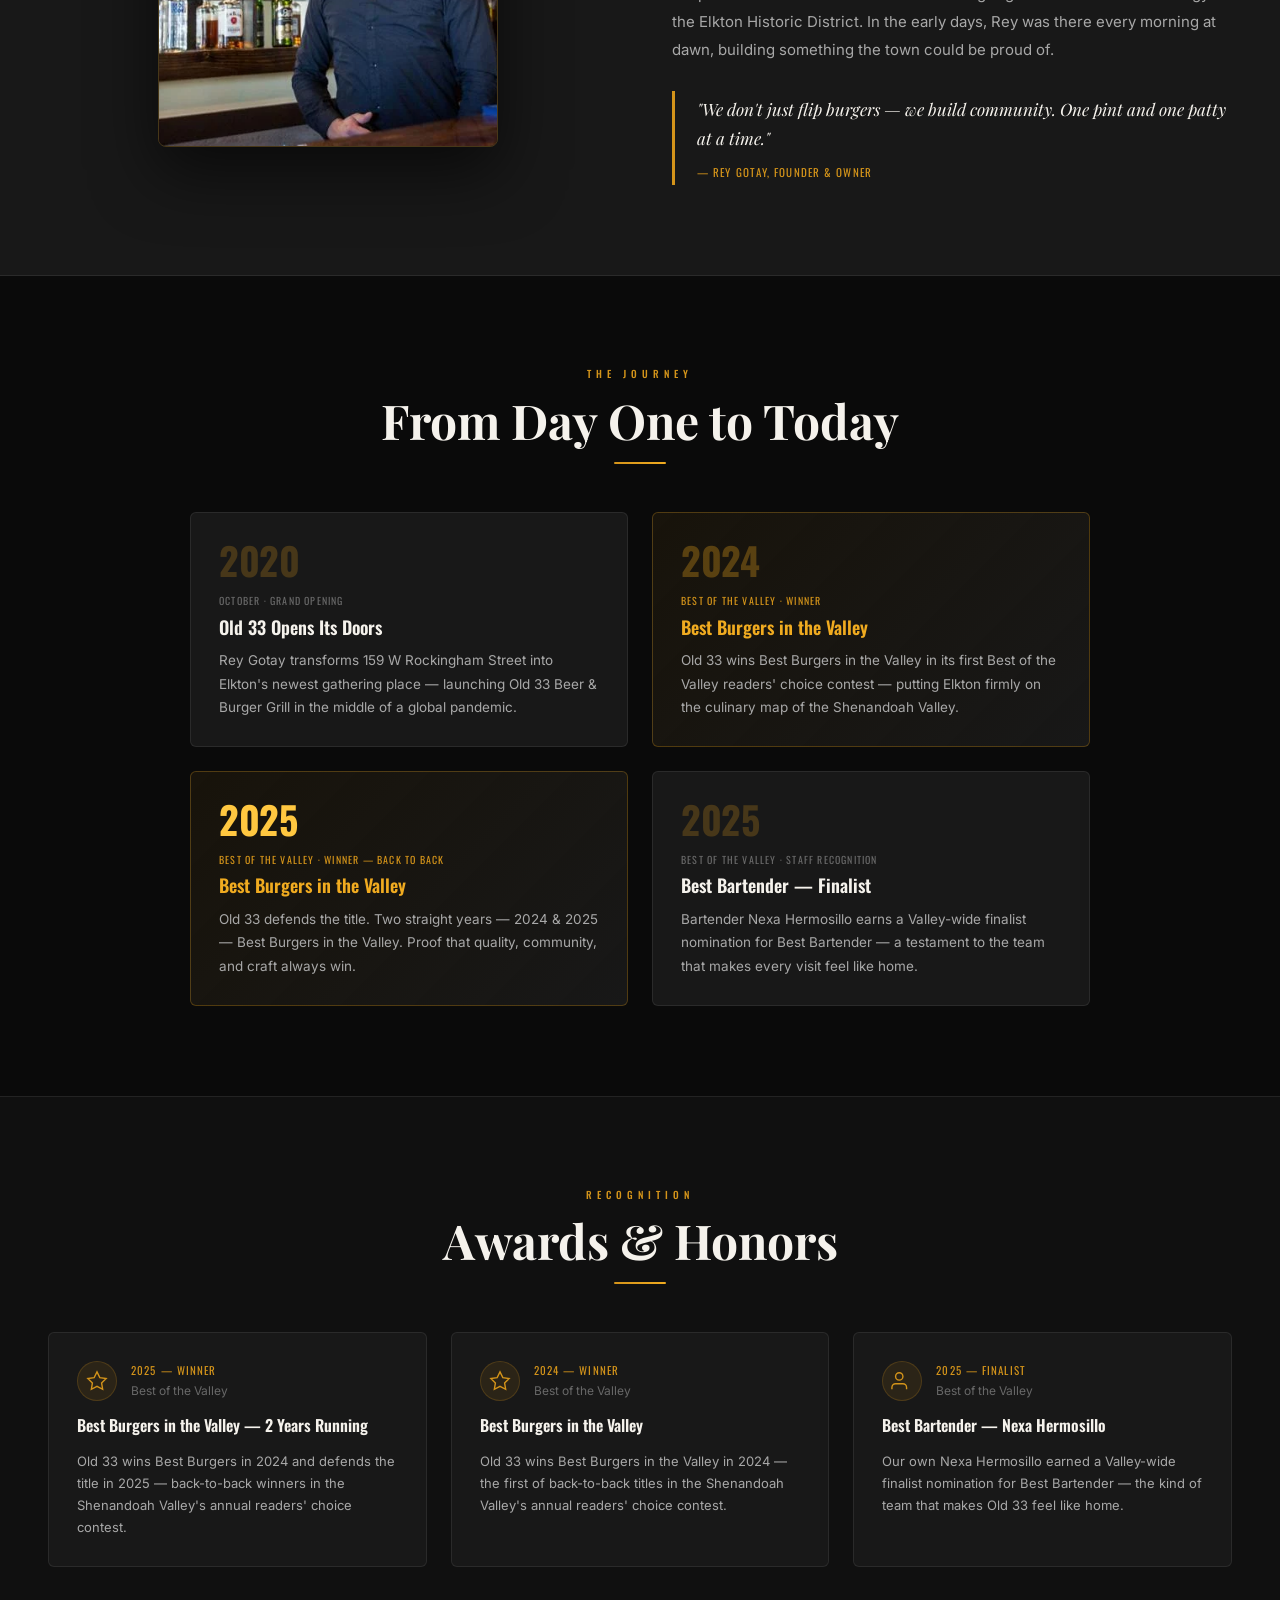
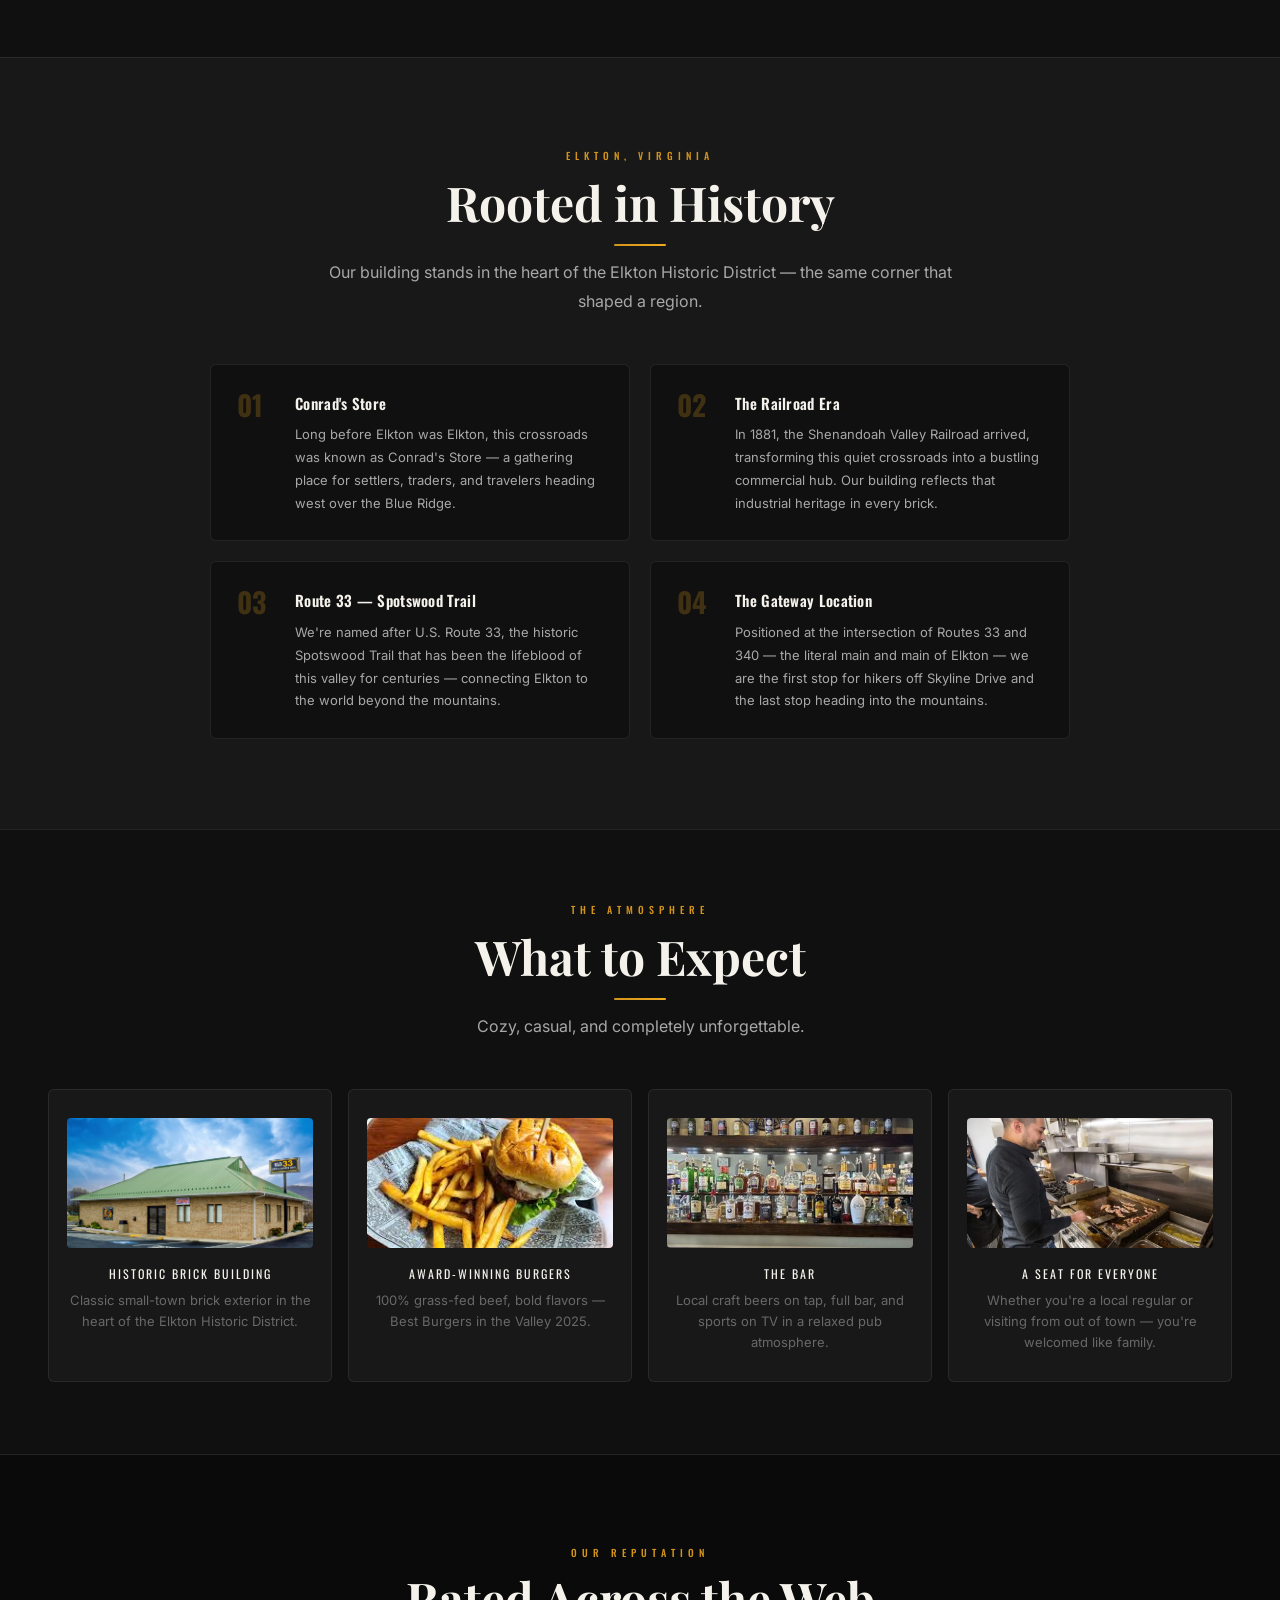
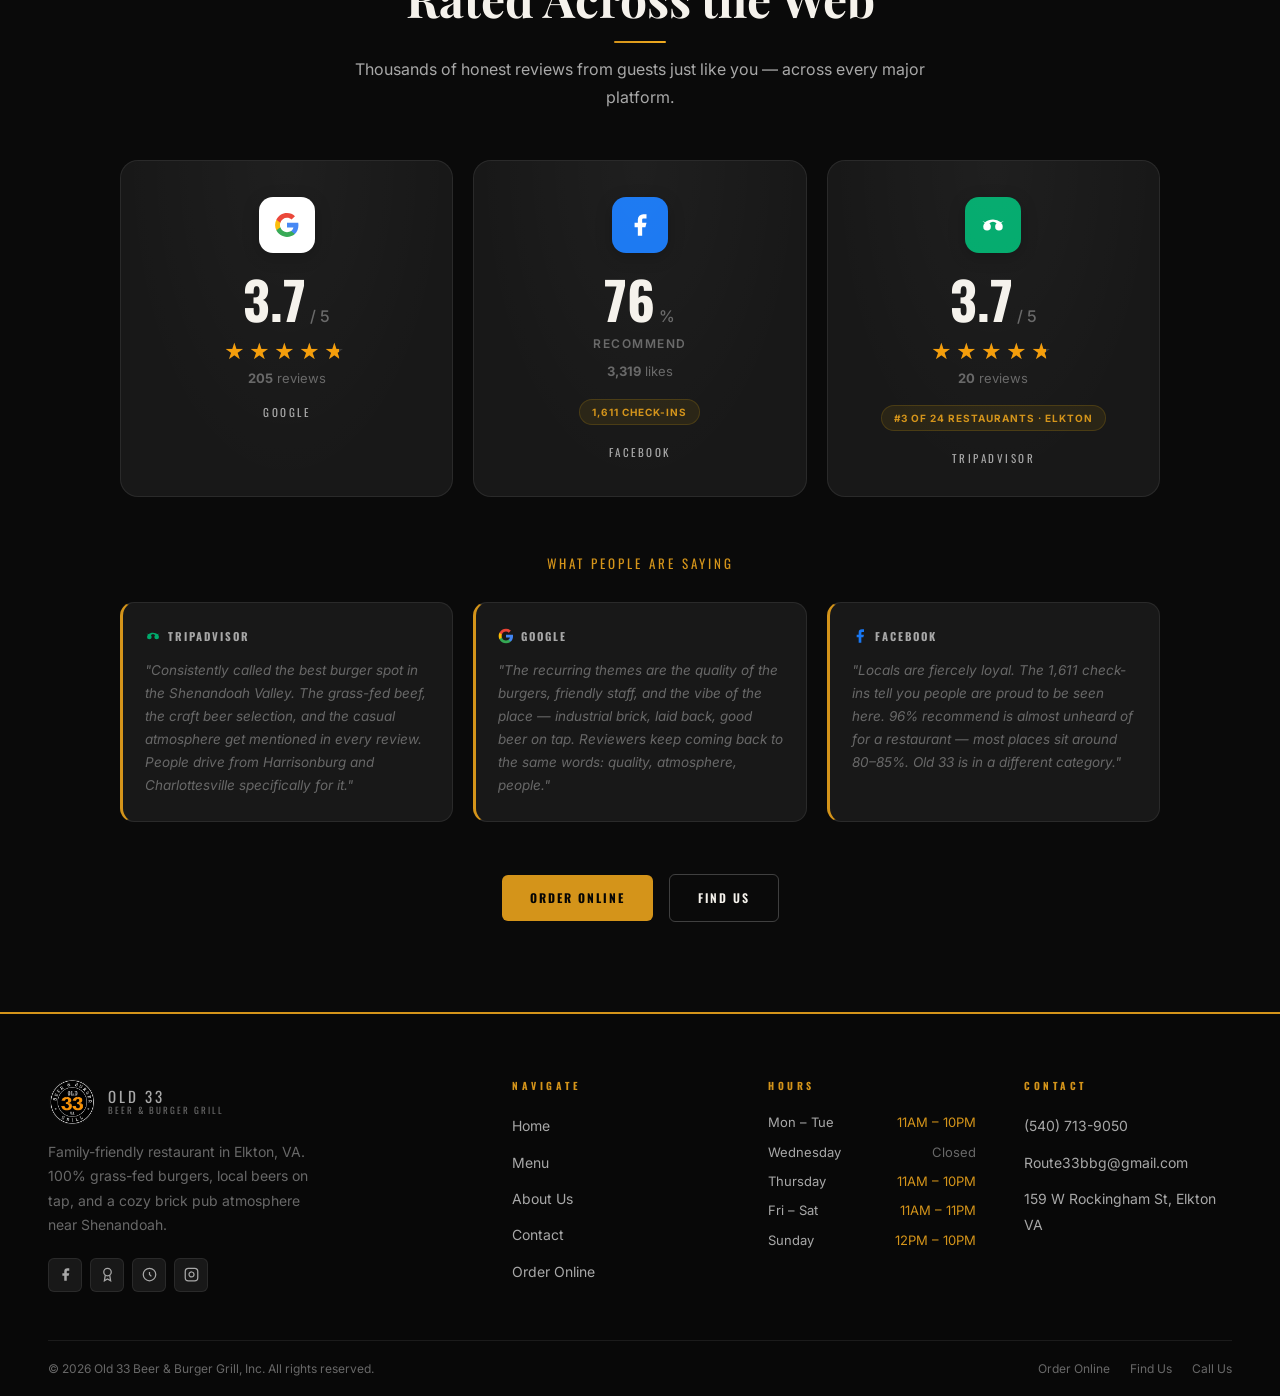
==== commit 92ae4667: "Add 33 Club membership portal, 4% commission tracker, member discount at checkout - account.html: Fu" ====
--- a/about.html
+++ b/about.html
@@ -45,7 +45,7 @@
       <li><a href="menu.html">Menu</a></li>
       <li><a href="about.html">About</a></li>
       <li><a href="contact.html">Contact</a></li>
-      <li><a href="index.html#join" id="navSignIn" style="font-size:13px;color:var(--dim);letter-spacing:.5px;">Sign In</a></li>
+      <li><a href="account.html" id="navSignIn" style="font-size:13px;color:var(--dim);letter-spacing:.5px;">33 Club</a></li>
       <li><a href="menu.html" class="nav-order">Order Online</a></li>
     </ul>
     <button class="nav-ham" id="navHam" aria-label="Open menu">
@@ -58,7 +58,7 @@
   <a href="menu.html">Menu</a>
   <a href="about.html">About</a>
   <a href="contact.html">Contact</a>
-  <a href="index.html#join" id="mobSignIn" style="color:var(--dim);">Sign In</a>
+  <a href="account.html" id="mobSignIn" style="color:var(--dim);">33 Club</a>
   <a href="menu.html" class="mob-order">Order Online</a>
 </div>
 
--- a/css/styles.css
+++ b/css/styles.css
@@ -137,7 +137,7 @@
 .nav-order::after { display: none !important; }
 
 /* Hamburger */
-.nav-ham { display: none; flex-direction: column; gap: 5px; background: none; border: none; cursor: pointer; padding: 4px; }
+.nav-ham { display: none; flex-direction: column; gap: 5px; background: none; border: none; cursor: pointer; padding: 11px 8px; min-width: 44px; min-height: 44px; align-items: center; justify-content: center; }
 .nav-ham span { display: block; width: 22px; height: 2px; background: var(--gray); border-radius: 2px; transition: all .3s; }
 .nav-ham.open span:nth-child(1) { transform: translateY(7px) rotate(45deg); }
 .nav-ham.open span:nth-child(2) { opacity: 0; }
@@ -730,6 +730,7 @@
 .cart-body {
   flex: 1; overflow-y: auto; padding: 16px 24px;
   display: flex; flex-direction: column; gap: 10px;
+  -webkit-overflow-scrolling: touch;
 }
 .cart-body::-webkit-scrollbar { width: 4px; }
 .cart-body::-webkit-scrollbar-track { background: transparent; }
@@ -1558,6 +1559,27 @@
   transition: background .15s, border-color .15s, color .15s;
   white-space: nowrap;
 }
+/* Protein variant — full-width row with thumbnail (DoorDash style) */
+.pc-variant-protein {
+  display: flex !important;
+  align-items: center;
+  justify-content: space-between;
+  width: 100%;
+  white-space: normal !important;
+  gap: 10px;
+  padding: 8px 10px !important;
+}
+.pc-variant-thumb {
+  width: 44px;
+  height: 44px;
+  object-fit: cover;
+  border-radius: 6px;
+  flex-shrink: 0;
+  opacity: .85;
+}
+.pc-variant-protein:hover .pc-variant-thumb,
+.pc-variant-protein.active .pc-variant-thumb { opacity: 1; }
+
 .pc-variant:hover { border-color: var(--gold); color: var(--gold); }
 .pc-variant.active {
   background: rgba(200,152,14,.15);
@@ -2244,7 +2266,7 @@
   .cz-options-grid { grid-template-columns: 1fr; }
   .cz-extras-grid  { grid-template-columns: repeat(2,1fr); }
   .tip-btns { gap: 4px; }
-  .tip-btn  { padding: 5px 8px; font-size: 10px; }
+  .tip-btn  { padding: 9px 12px; font-size: 11px; min-height: 36px; }
   .ct-total > span:last-child { font-size: 18px; }
   /* Direct strip mobile */
   .direct-strip { flex-direction: column; align-items: flex-start; gap: 12px; padding: 16px 18px; }
@@ -2697,12 +2719,19 @@
   .cart-drawer    { width: 100% !important; max-width: 100%; border-radius: 0; }
   .checkout-modal { border-radius: 0; }
   .cz-modal       { border-radius: 20px 20px 0 0; max-height: 92vh; }
-  .cz-modal-inner { padding: 22px 20px; }
+  .cz-modal-inner { padding: 22px 20px; -webkit-overflow-scrolling: touch; }
   .cz-pill-grid   { grid-template-columns: repeat(2, 1fr); gap: 8px; }
   .cz-pill        { padding: 11px 10px; }
   .cz-pill-txt    { font-size: 12px; }
   .cz-extras-grid { grid-template-columns: repeat(2, 1fr); }
   .cz-qty-btn     { width: 44px; height: 44px; font-size: 20px; }
+  /* Tap targets for cart quantity controls */
+  .ci-btn         { width: 36px; height: 36px; }
+  .ci-remove      { width: 36px; height: 36px; }
+  /* Prevent iOS zoom on input focus (must be ≥16px) */
+  .ck-input, .ck-textarea, .tip-custom-input, .ec-input { font-size: 16px; }
+  /* Badge labels — more legible on mobile */
+  .cz-req, .cz-opt-label { font-size: 11px; }
 
   /* ---- Gallery ---- */
   .gal-grid.cols3, .gal-grid.cols4 { grid-template-columns: repeat(2, 1fr); gap: 8px; }
@@ -2799,7 +2828,7 @@
   .photo-card-grid { gap: 8px; }
   .pc-name      { font-size: 12px; }
   .pc-price     { font-size: 13px; }
-  .pc-add       { padding: 7px 8px; font-size: 10px; }
+  .pc-add       { padding: 9px 8px; font-size: 11px; }
   .popular-img-wrap { height: 110px; }
   .rtg-card     { padding: 14px 9px; }
   .rtg-num      { font-size: 26px; }
@@ -2923,6 +2952,6 @@
   .email-capture-band { padding: 36px 0; }
   .ec-inner  { flex-direction: column; align-items: stretch; text-align: center; }
   .ec-form   { flex-direction: column; }
-  .ec-input  { width: 100%; }
+  .ec-input  { width: 100%; font-size: 16px; }
   .ec-title  { font-size: 18px; }
 }
